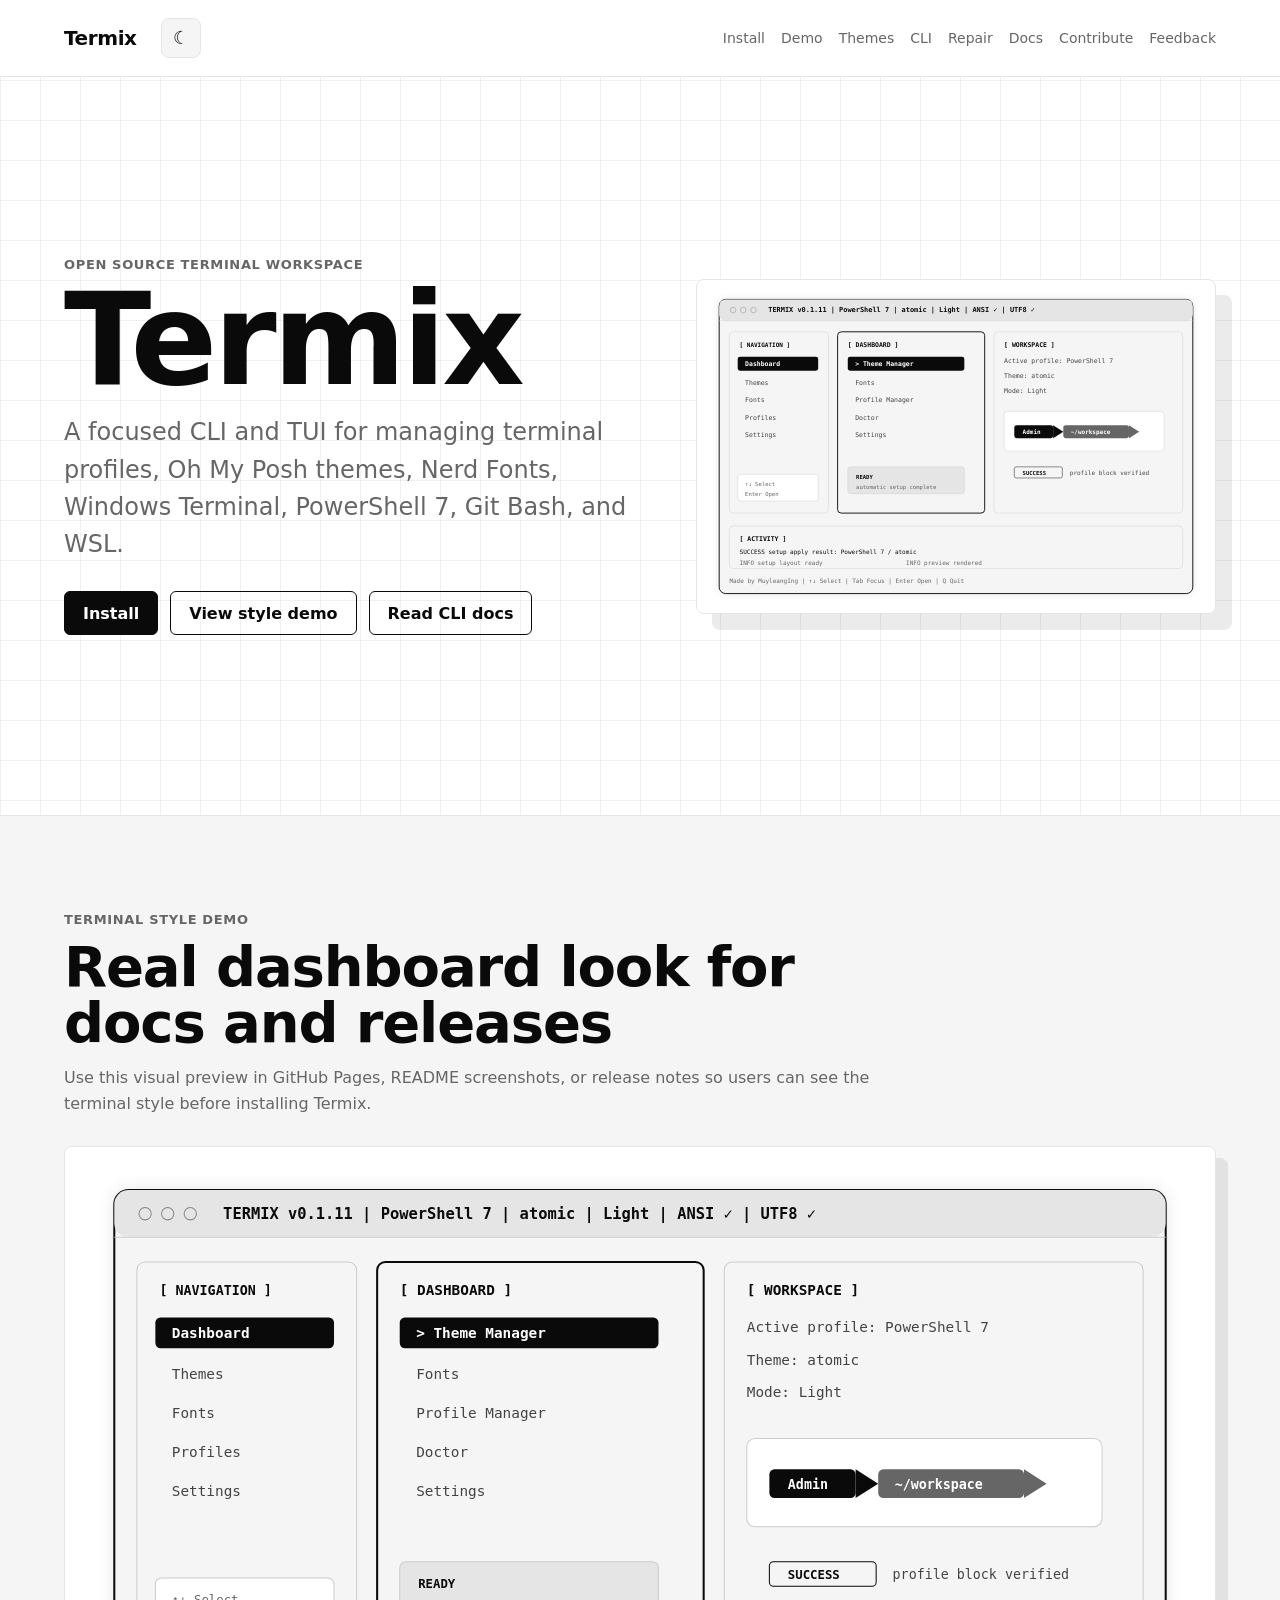
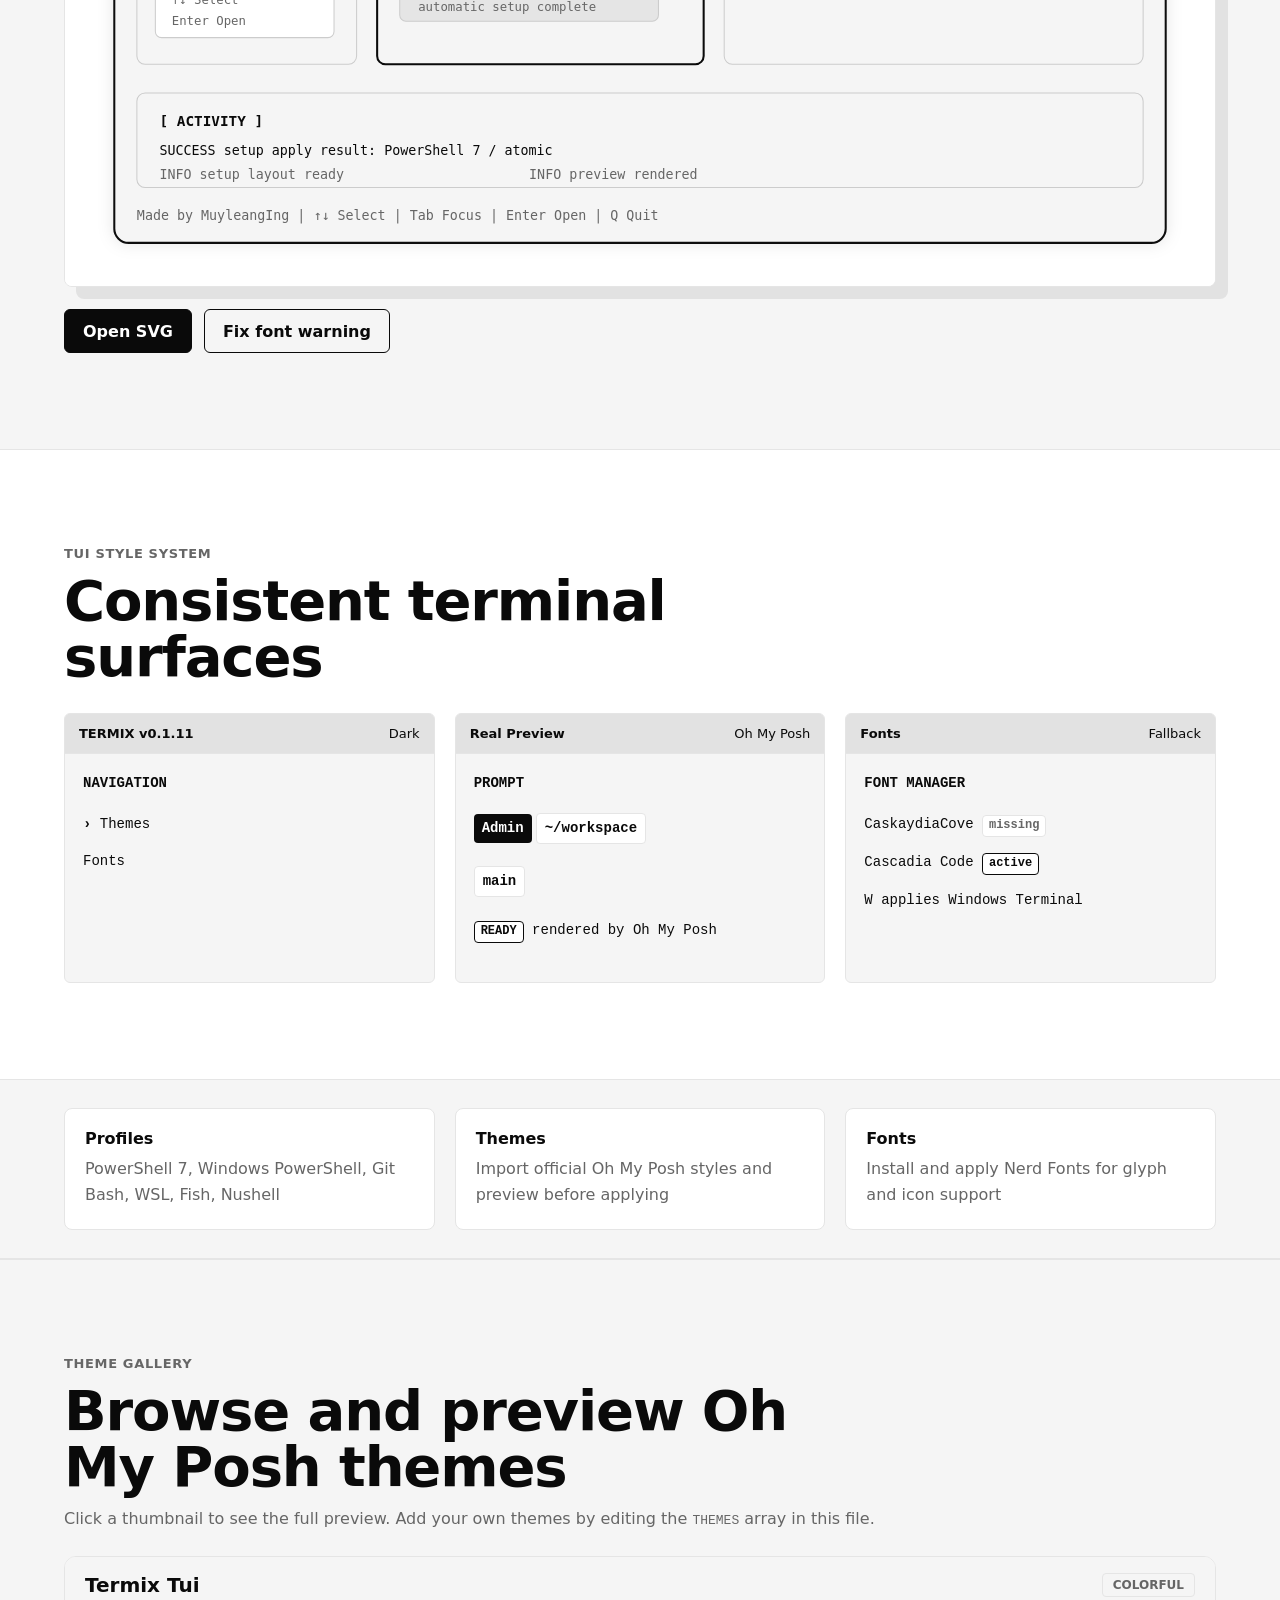
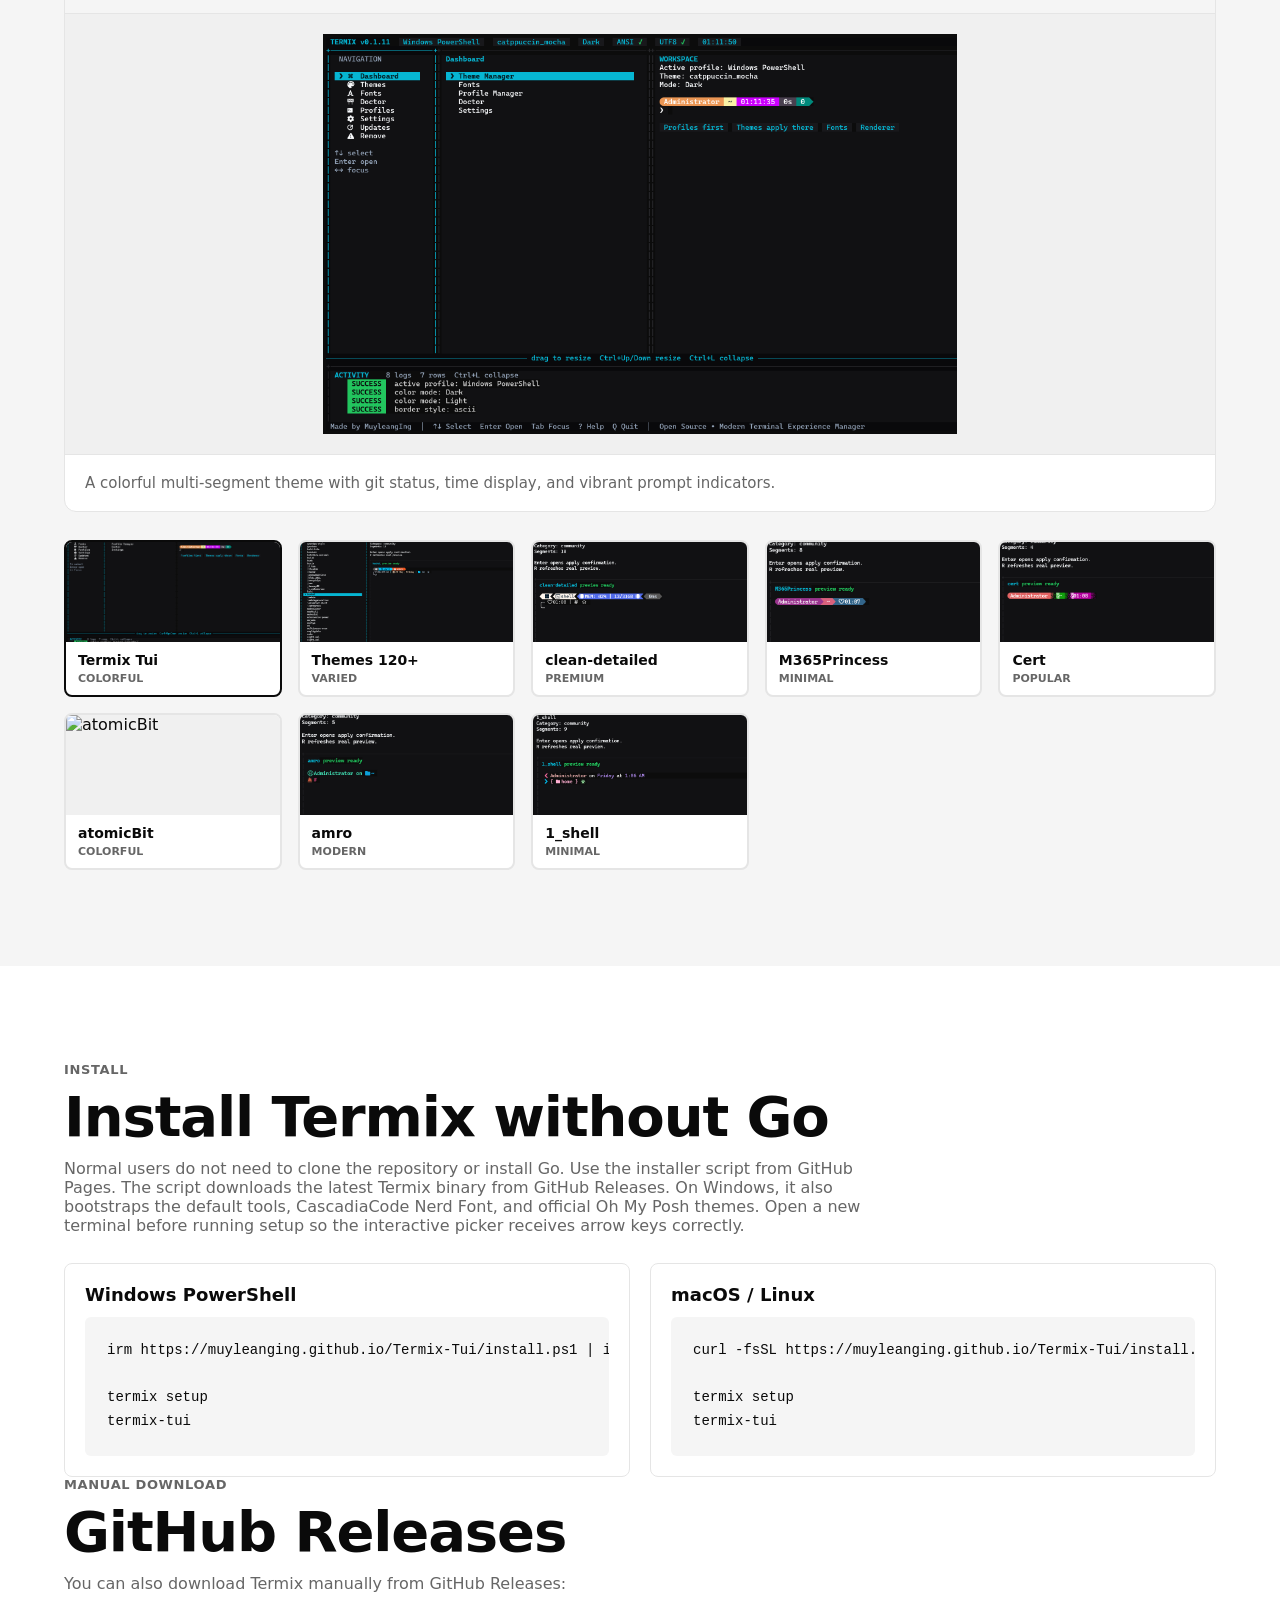
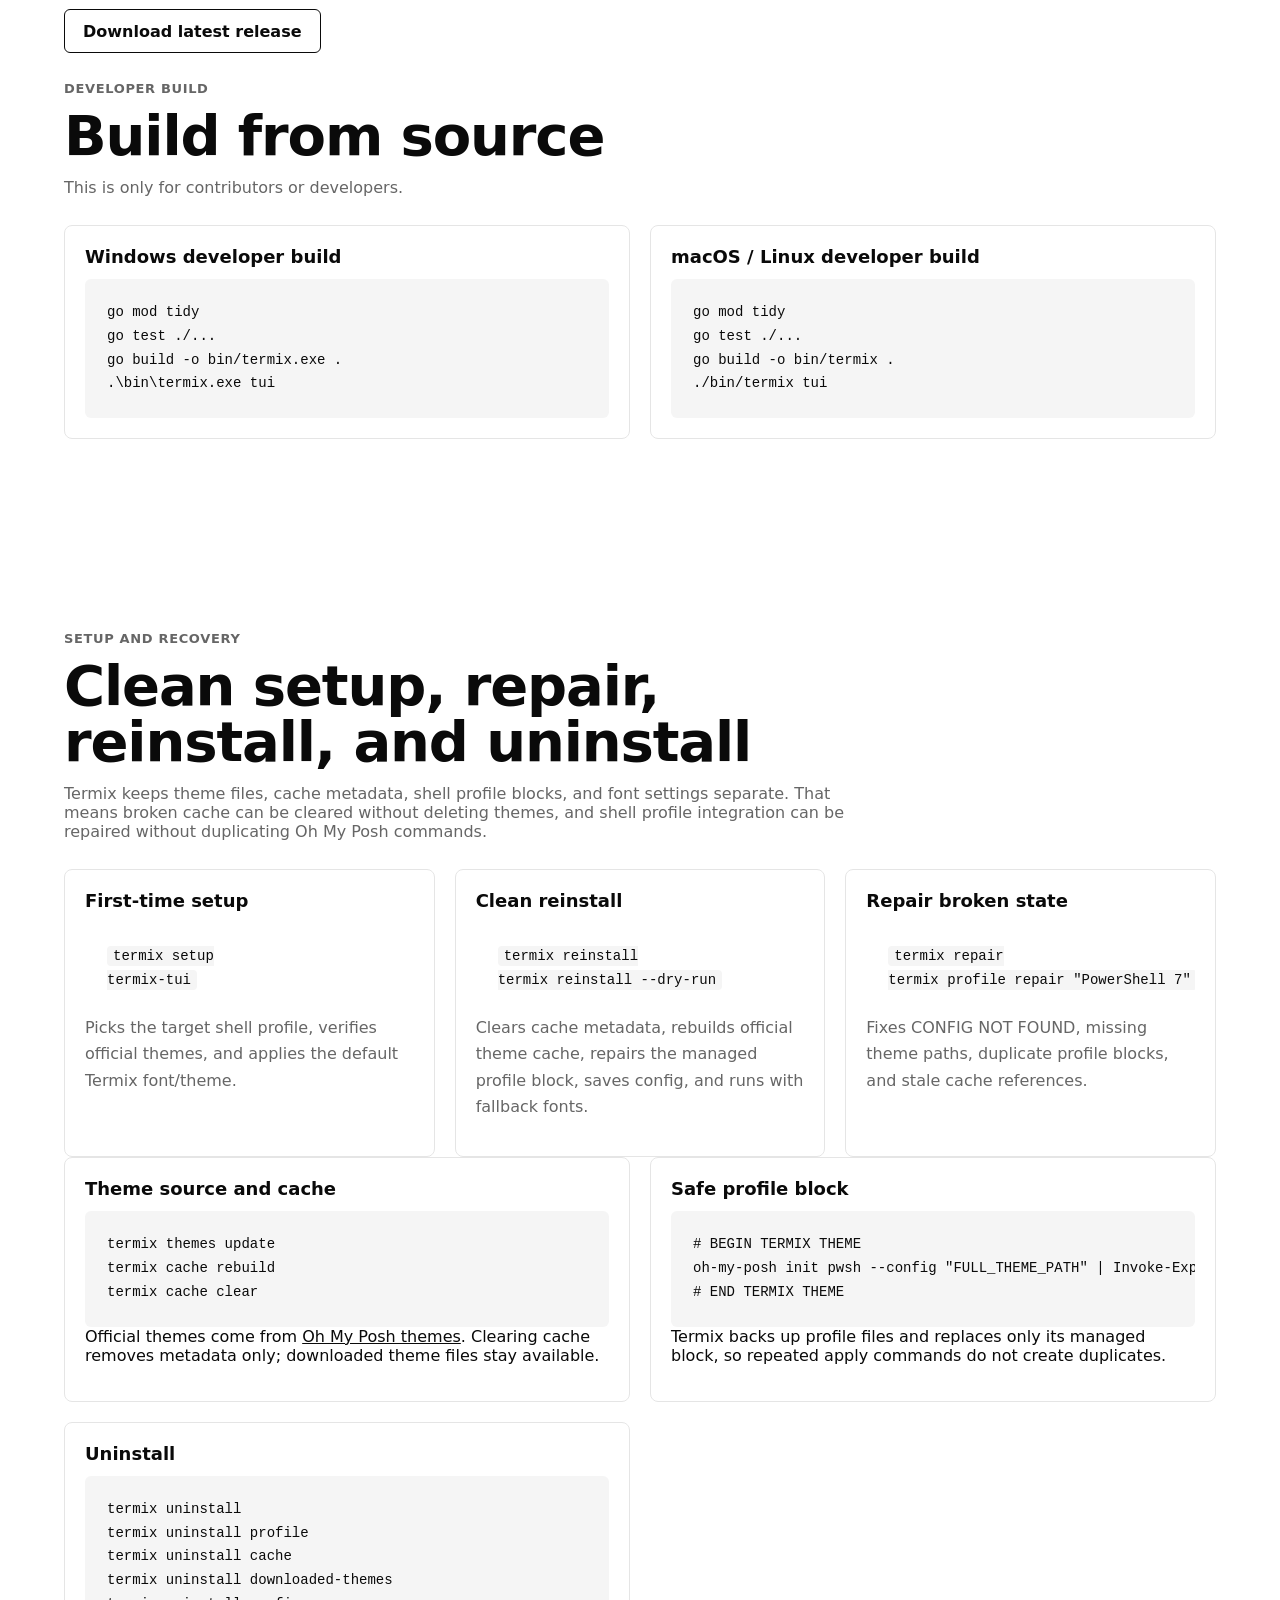
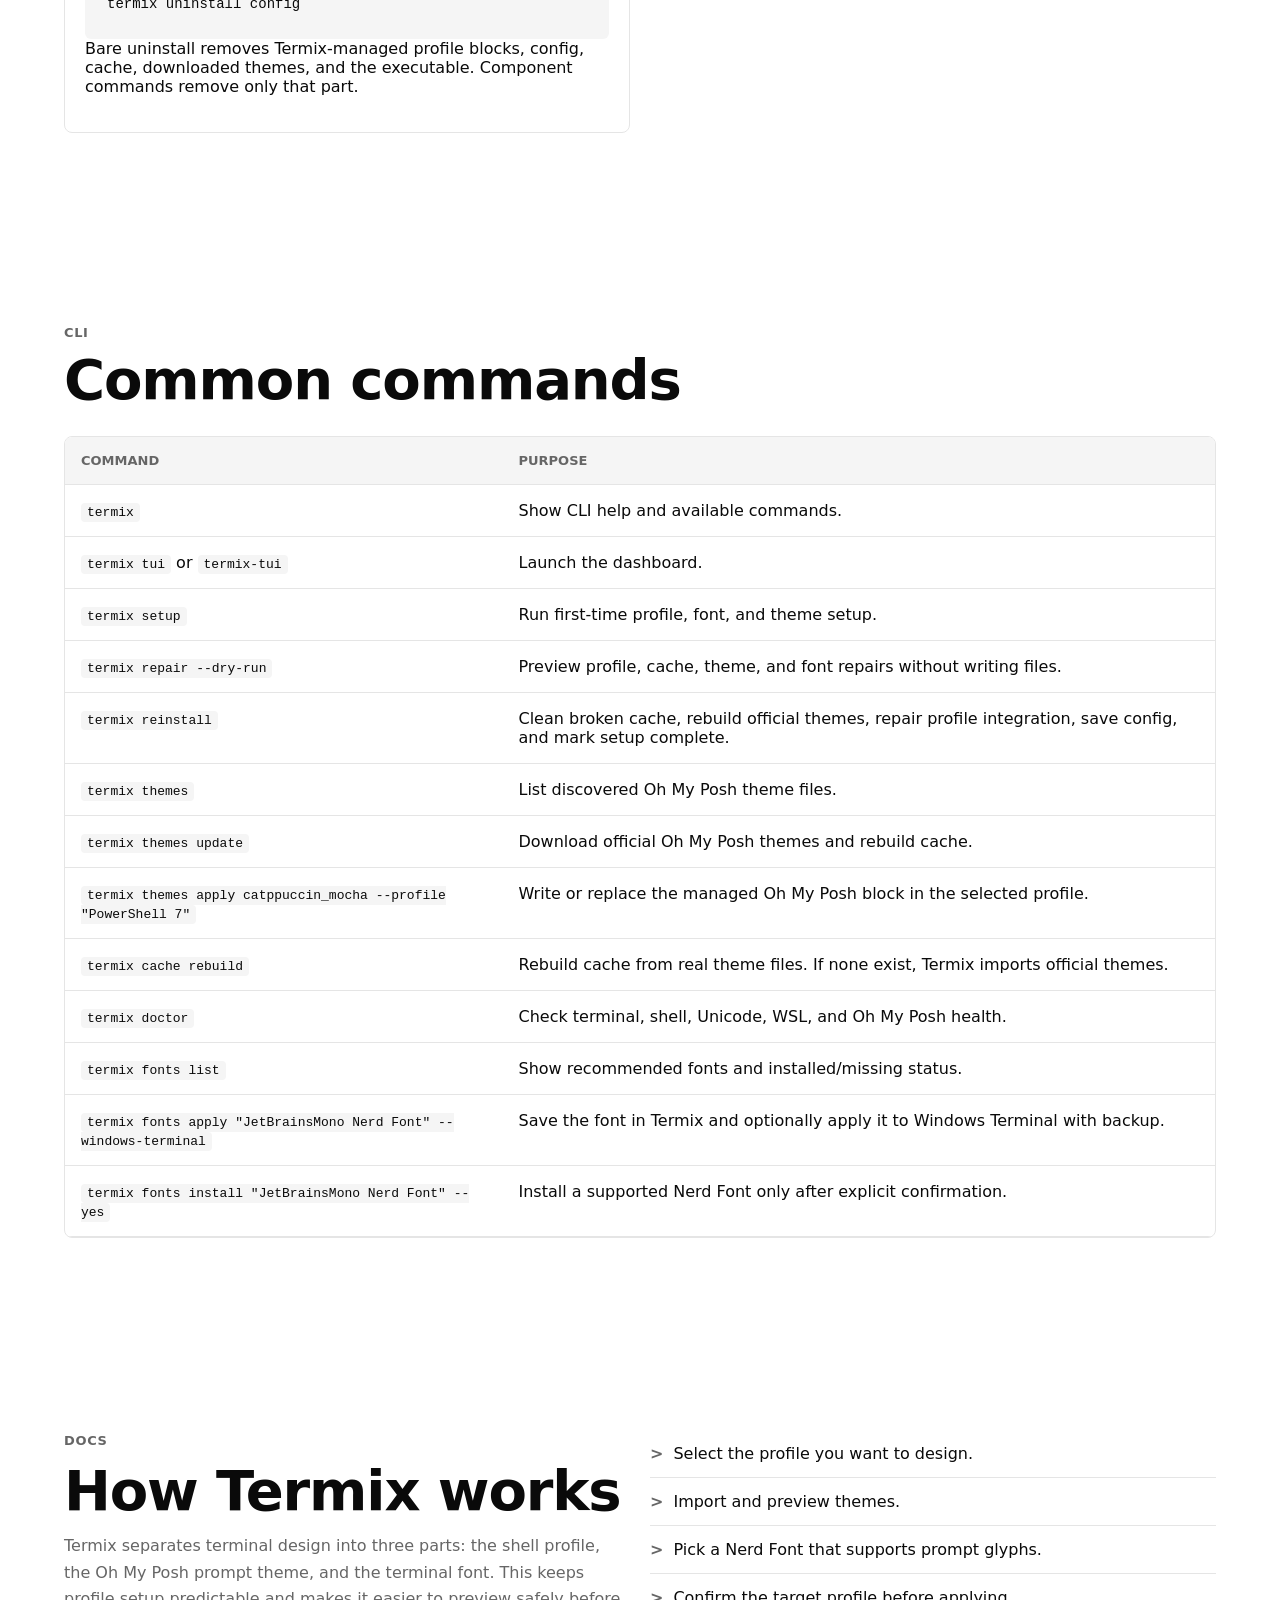
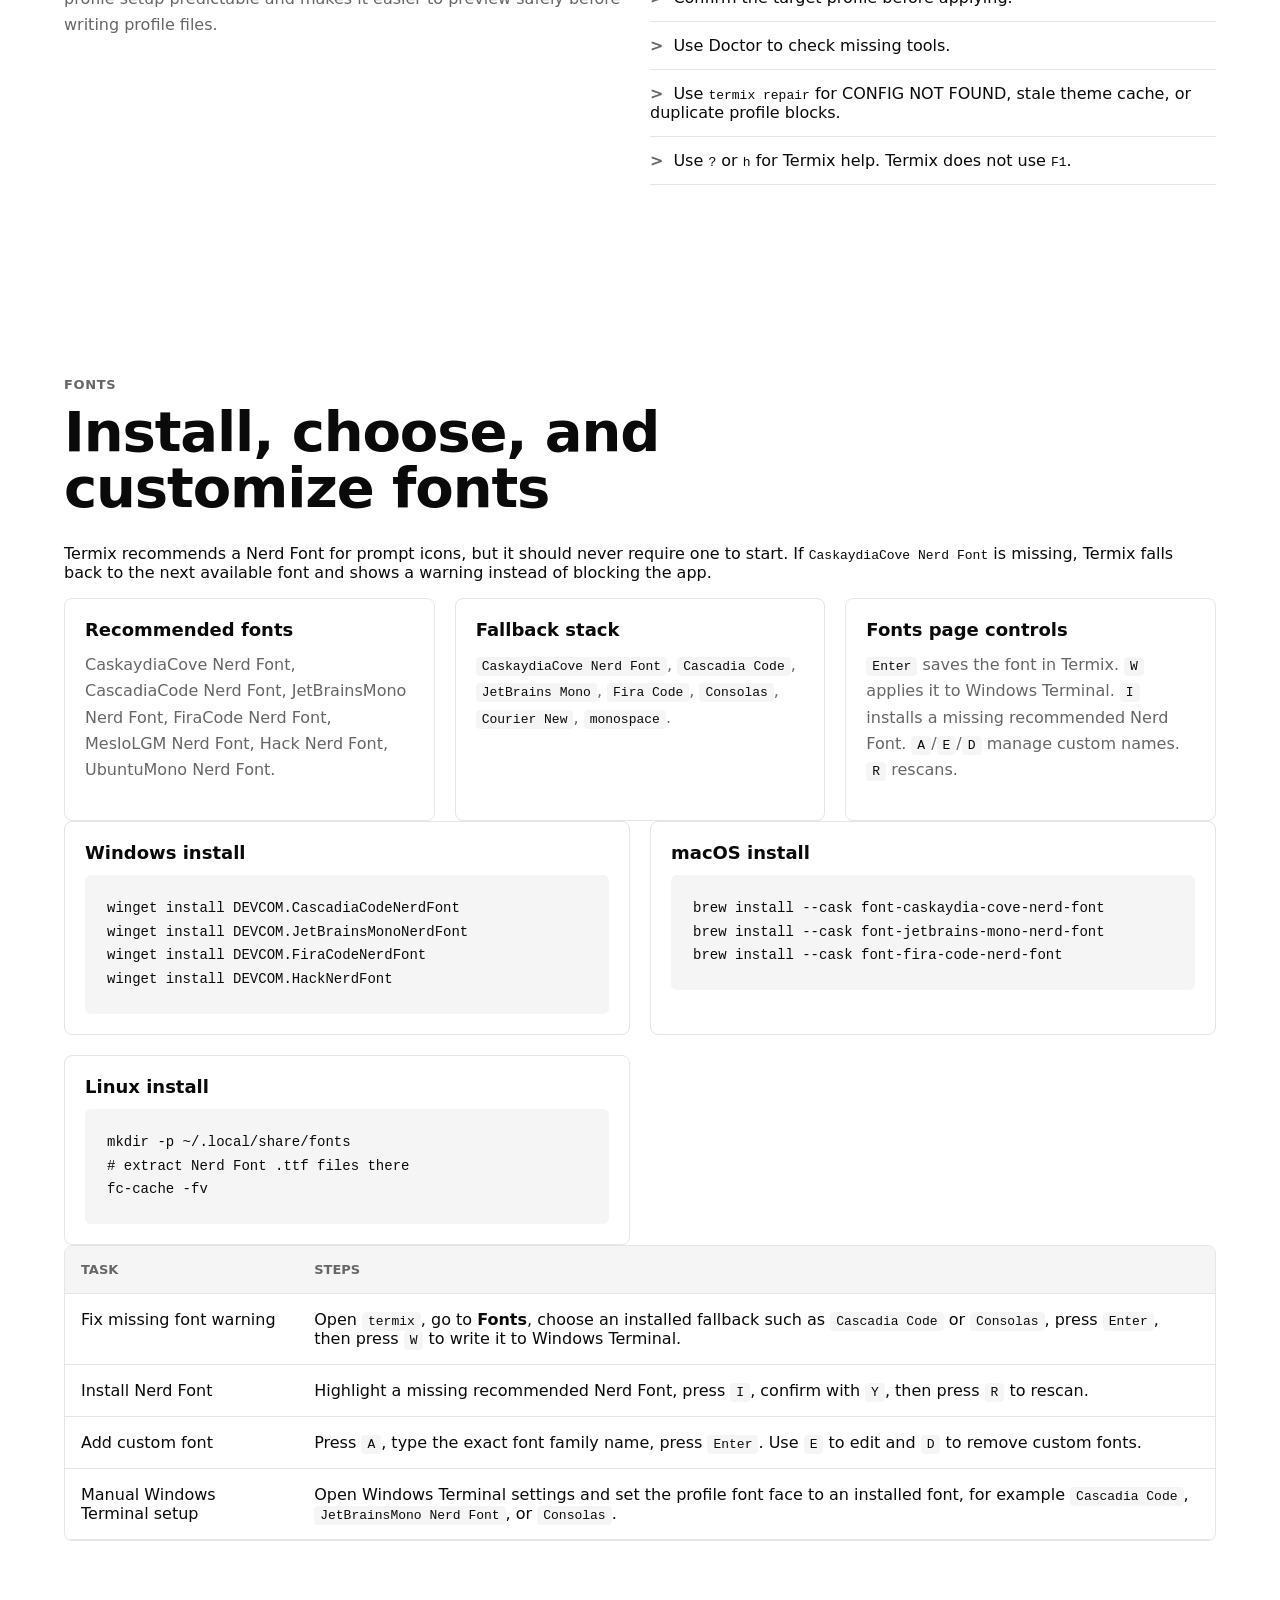
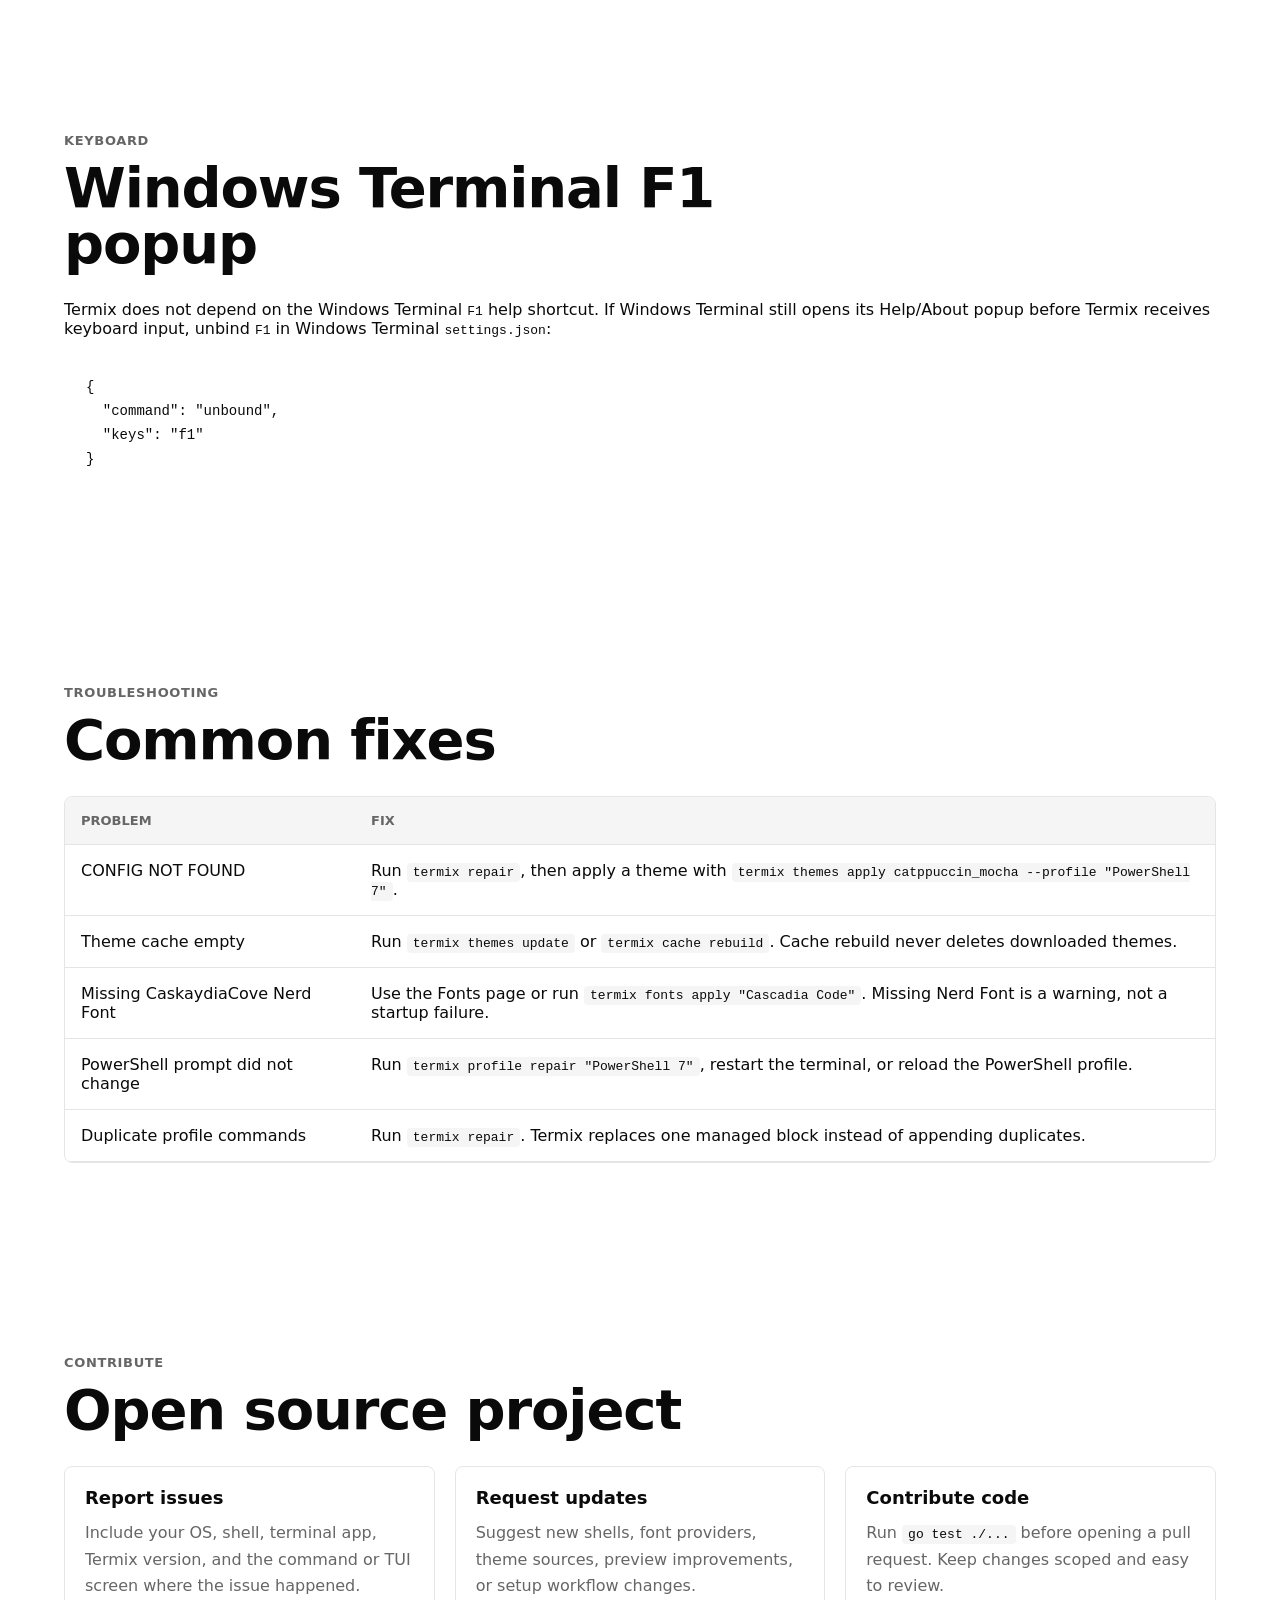
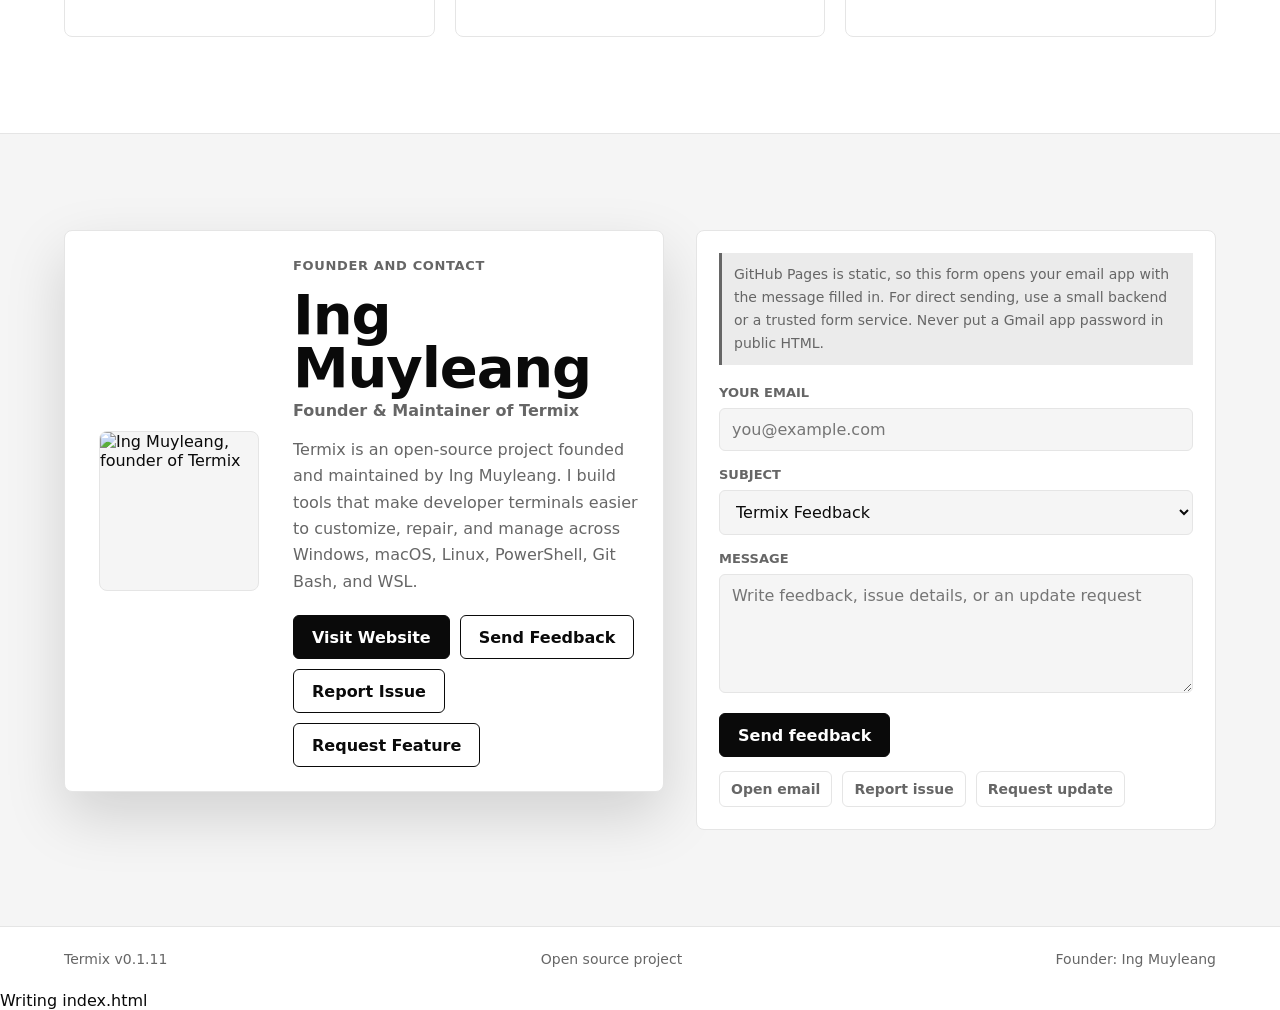
==== docs/index.html @ 55894af3 "Remove unnecessary newline in updateThemeAwareImages" ====
<!doctype html>
<html lang="en">
  <head>
    <meta charset="utf-8" />
    <meta name="viewport" content="width=device-width, initial-scale=1" />
    <title>Termix - Terminal Theme Manager</title>
    <meta
      name="description"
      content="Termix is an open source terminal theme manager for Oh My Posh, Nerd Fonts, Windows Terminal, PowerShell, Git Bash, and WSL."
    />
    <link rel="stylesheet" href="./styles.css" />
  </head>
  <body>
    <header class="site-header">
      <div class="header-left">
        <a class="brand" href="#home">Termix</a>
        <button class="theme-toggle" id="themeToggle" type="button" aria-label="Toggle dark/light mode">
          <span class="icon-sun">&#9788;</span>
          <span class="icon-moon">&#9790;</span>
        </button>
      </div>
      <nav aria-label="Main navigation">
        <a href="#install">Install</a>
        <a href="#demo">Demo</a>
        <a href="#themes">Themes</a>
        <a href="#usage">CLI</a>
        <a href="#recovery">Repair</a>
        <a href="#docs">Docs</a>
        <a href="#contribute">Contribute</a>
        <a href="#feedback">Feedback</a>
      </nav>
    </header>

    <main>
      <section id="home" class="hero">
        <div class="hero-copy">
          <p class="eyebrow">Open source terminal workspace</p>
          <h1>Termix</h1>
          <p class="lede">
            A focused CLI and TUI for managing terminal profiles, Oh My Posh themes,
            Nerd Fonts, Windows Terminal, PowerShell 7, Git Bash, and WSL.
          </p>
          <div class="actions">
            <a class="button primary" href="#install">Install</a>
            <a class="button" href="#demo">View style demo</a>
            <a class="button" href="#usage">Read CLI docs</a>
          </div>
        </div>
        <a class="terminal-image-card" href="#demo" aria-label="Open terminal style demo">
          <img class="theme-aware-img" data-dark="./assets/termix-terminal-demo-dark.svg" data-light="./assets/termix-terminal-demo-light.svg" src="./assets/termix-terminal-demo-dark.svg" alt="Termix terminal dashboard style demo" />
        </a>
      </section>

      <section id="demo" class="section visual-demo">
        <div class="section-heading">
          <p class="eyebrow">Terminal style demo</p>
          <h2>Real dashboard look for docs and releases</h2>
          <p>
            Use this visual preview in GitHub Pages, README screenshots, or release notes so users can see
            the terminal style before installing Termix.
          </p>
        </div>
        <div class="demo-frame">
          <img class="theme-aware-img" data-dark="./assets/termix-terminal-demo-dark.svg" data-light="./assets/termix-terminal-demo-light.svg" src="./assets/termix-terminal-demo-dark.svg" alt="Termix terminal UI with theme preview, activity log, and footer" />
        </div>
        <div class="actions demo-actions">
          <a class="button primary" href="./assets/termix-terminal-demo.svg">Open SVG</a>
          <a class="button" href="#fonts">Fix font warning</a>
        </div>
      </section>

      <section class="section showcase">
        <div class="section-heading">
          <p class="eyebrow">TUI style system</p>
          <h2>Consistent terminal surfaces</h2>
        </div>
        <div class="showcase-grid">
          <article class="tui-panel dark-panel">
            <div class="tui-header"><strong>TERMIX v0.1.11</strong><span>Dark</span></div>
            <div class="tui-body">
              <p class="tui-title">Navigation</p>
              <p><span class="cursor">›</span> Themes</p>
              <p>  Fonts</p>
            </div>
          </article>
          <article class="tui-panel dark-panel">
            <div class="tui-header"><strong>Real Preview</strong><span>Oh My Posh</span></div>
            <div class="tui-body">
              <p class="tui-title">Prompt</p>
              <p><span class="prompt-block">Admin</span><span class="prompt-block outline">~/workspace</span></p>
              <p><span class="prompt-block outline">main</span></p>
              <p><span class="status success">READY</span> rendered by Oh My Posh</p>
            </div>
          </article>
          <article class="tui-panel dark-panel">
            <div class="tui-header"><strong>Fonts</strong><span>Fallback</span></div>
            <div class="tui-body">
              <p class="tui-title">Font Manager</p>
              <p>CaskaydiaCove <span class="status muted">missing</span></p>
              <p>Cascadia Code <span class="status success">active</span></p>
              <p>W applies Windows Terminal</p>
            </div>
          </article>
        </div>
      </section>

      <section class="band">
        <div class="stat-grid">
          <div>
            <strong>Profiles</strong>
            <span>PowerShell 7, Windows PowerShell, Git Bash, WSL, Fish, Nushell</span>
          </div>
          <div>
            <strong>Themes</strong>
            <span>Import official Oh My Posh styles and preview before applying</span>
          </div>
          <div>
            <strong>Fonts</strong>
            <span>Install and apply Nerd Fonts for glyph and icon support</span>
          </div>
        </div>
      </section>

      <!-- THEMES GALLERY SECTION -->
      <section id="themes" class="section themes-section">
        <div class="section-heading">
          <p class="eyebrow">Theme Gallery</p>
          <h2>Browse and preview Oh My Posh themes</h2>
          <p>
            Click a thumbnail to see the full preview. Add your own themes by editing the <code>THEMES</code> array in this file.
          </p>
        </div>
        
        <!-- Large Preview Area -->
        <div class="theme-preview-large" id="themePreviewLarge">
          <div class="preview-header">
            <span class="preview-name" id="previewName">Select a theme</span>
            <span class="preview-category" id="previewCategory">-</span>
          </div>
          <div class="preview-image-wrap">
            <img id="previewImage" src="./assets/theme-gmay.png" alt="Theme preview" />
          </div>
          <p class="preview-description" id="previewDescription">Click a theme thumbnail below to see its full preview.</p>
        </div>

        <!-- Thumbnail Grid -->
        <div class="theme-thumbnails" id="themeThumbnails">
          <!-- Thumbnails are generated by JavaScript from the THEMES array -->
        </div>
      </section>

      <section id="install" class="section">
        <div class="section-heading">
          <p class="eyebrow">Install</p>
          <h2>Install Termix without Go</h2>
          <p>
            Normal users do not need to clone the repository or install Go.
            Use the installer script from GitHub Pages. The script downloads
            the latest Termix binary from GitHub Releases. On Windows, it also
            bootstraps the default tools, CascadiaCode Nerd Font, and official
            Oh My Posh themes. Open a new terminal before running setup so the
            interactive picker receives arrow keys correctly.
          </p>
        </div>
        <div class="code-grid">
          <article>
            <h3>Windows PowerShell</h3>
            <pre><code>irm https://muyleanging.github.io/Termix-Tui/install.ps1 | iex

termix setup
termix-tui</code></pre>
          </article>
          <article>
            <h3>macOS / Linux</h3>
            <pre><code>curl -fsSL https://muyleanging.github.io/Termix-Tui/install.sh | bash

termix setup
termix-tui</code></pre>
          </article>
        </div>
        <div class="section-heading">
          <p class="eyebrow">Manual download</p>
          <h2>GitHub Releases</h2>
          <p>
            You can also download Termix manually from GitHub Releases:
          </p>
          <p>
            <a class="button" href="https://github.com/MuyleangIng/Termix-Tui/releases/latest">
              Download latest release
            </a>
          </p>
        </div>
        <div class="section-heading">
          <p class="eyebrow">Developer build</p>
          <h2>Build from source</h2>
          <p>
            This is only for contributors or developers.
          </p>
        </div>
        <div class="code-grid">
          <article>
            <h3>Windows developer build</h3>
            <pre><code>go mod tidy
go test ./...
go build -o bin/termix.exe .
.\bin\termix.exe tui</code></pre>
          </article>
          <article>
            <h3>macOS / Linux developer build</h3>
            <pre><code>go mod tidy
go test ./...
go build -o bin/termix .
./bin/termix tui</code></pre>
          </article>
        </div>
      </section>

      <section id="recovery" class="section">
        <div class="section-heading">
          <p class="eyebrow">Setup and recovery</p>
          <h2>Clean setup, repair, reinstall, and uninstall</h2>
          <p>
            Termix keeps theme files, cache metadata, shell profile blocks, and font settings separate.
            That means broken cache can be cleared without deleting themes, and shell profile integration
            can be repaired without duplicating Oh My Posh commands.
          </p>
        </div>
        <div class="card-grid">
          <article class="plain-card">
            <h3>First-time setup</h3>
            <pre><code>termix setup
termix-tui</code></pre>
            <p>Picks the target shell profile, verifies official themes, and applies the default Termix font/theme.</p>
          </article>
          <article class="plain-card">
            <h3>Clean reinstall</h3>
            <pre><code>termix reinstall
termix reinstall --dry-run</code></pre>
            <p>Clears cache metadata, rebuilds official theme cache, repairs the managed profile block, saves config, and runs with fallback fonts.</p>
          </article>
          <article class="plain-card">
            <h3>Repair broken state</h3>
            <pre><code>termix repair
termix profile repair "PowerShell 7"</code></pre>
            <p>Fixes CONFIG NOT FOUND, missing theme paths, duplicate profile blocks, and stale cache references.</p>
          </article>
        </div>
        <div class="code-grid">
          <article>
            <h3>Theme source and cache</h3>
            <pre><code>termix themes update
termix cache rebuild
termix cache clear</code></pre>
            <p>
              Official themes come from
              <a href="https://github.com/JanDeDobbeleer/oh-my-posh/tree/main/themes">Oh My Posh themes</a>.
              Clearing cache removes metadata only; downloaded theme files stay available.
            </p>
          </article>
          <article>
            <h3>Safe profile block</h3>
            <pre><code># BEGIN TERMIX THEME
oh-my-posh init pwsh --config "FULL_THEME_PATH" | Invoke-Expression
# END TERMIX THEME</code></pre>
            <p>Termix backs up profile files and replaces only its managed block, so repeated apply commands do not create duplicates.</p>
          </article>
          <article>
            <h3>Uninstall</h3>
            <pre><code>termix uninstall
termix uninstall profile
termix uninstall cache
termix uninstall downloaded-themes
termix uninstall config</code></pre>
            <p>Bare uninstall removes Termix-managed profile blocks, config, cache, downloaded themes, and the executable. Component commands remove only that part.</p>
          </article>
        </div>
      </section>

      <section id="usage" class="section">
        <div class="section-heading">
          <p class="eyebrow">CLI</p>
          <h2>Common commands</h2>
        </div>
        <div class="table-wrap">
          <table>
            <thead>
              <tr>
                <th>Command</th>
                <th>Purpose</th>
              </tr>
            </thead>
            <tbody>
              <tr>
                <td><code>termix</code></td>
                <td>Show CLI help and available commands.</td>
              </tr>
              <tr>
                <td><code>termix tui</code> or <code>termix-tui</code></td>
                <td>Launch the dashboard.</td>
              </tr>
              <tr>
                <td><code>termix setup</code></td>
                <td>Run first-time profile, font, and theme setup.</td>
              </tr>
              <tr>
                <td><code>termix repair --dry-run</code></td>
                <td>Preview profile, cache, theme, and font repairs without writing files.</td>
              </tr>
              <tr>
                <td><code>termix reinstall</code></td>
                <td>Clean broken cache, rebuild official themes, repair profile integration, save config, and mark setup complete.</td>
              </tr>
              <tr>
                <td><code>termix themes</code></td>
                <td>List discovered Oh My Posh theme files.</td>
              </tr>
              <tr>
                <td><code>termix themes update</code></td>
                <td>Download official Oh My Posh themes and rebuild cache.</td>
              </tr>
              <tr>
                <td><code>termix themes apply catppuccin_mocha --profile "PowerShell 7"</code></td>
                <td>Write or replace the managed Oh My Posh block in the selected profile.</td>
              </tr>
              <tr>
                <td><code>termix cache rebuild</code></td>
                <td>Rebuild cache from real theme files. If none exist, Termix imports official themes.</td>
              </tr>
              <tr>
                <td><code>termix doctor</code></td>
                <td>Check terminal, shell, Unicode, WSL, and Oh My Posh health.</td>
              </tr>
              <tr>
                <td><code>termix fonts list</code></td>
                <td>Show recommended fonts and installed/missing status.</td>
              </tr>
              <tr>
                <td><code>termix fonts apply "JetBrainsMono Nerd Font" --windows-terminal</code></td>
                <td>Save the font in Termix and optionally apply it to Windows Terminal with backup.</td>
              </tr>
              <tr>
                <td><code>termix fonts install "JetBrainsMono Nerd Font" --yes</code></td>
                <td>Install a supported Nerd Font only after explicit confirmation.</td>
              </tr>
            </tbody>
          </table>
        </div>
      </section>

      <section id="docs" class="section split">
        <div>
          <p class="eyebrow">Docs</p>
          <h2>How Termix works</h2>
          <p>
            Termix separates terminal design into three parts: the shell profile,
            the Oh My Posh prompt theme, and the terminal font. This keeps profile
            setup predictable and makes it easier to preview safely before writing
            profile files.
          </p>
        </div>
        <ul class="check-list">
          <li>Select the profile you want to design.</li>
          <li>Import and preview themes.</li>
          <li>Pick a Nerd Font that supports prompt glyphs.</li>
          <li>Confirm the target profile before applying.</li>
          <li>Use Doctor to check missing tools.</li>
          <li>Use <code>termix repair</code> for CONFIG NOT FOUND, stale theme cache, or duplicate profile blocks.</li>
          <li>Use <code>?</code> or <code>h</code> for Termix help. Termix does not use <code>F1</code>.</li>
        </ul>
      </section>

      <section id="fonts" class="section">
        <div class="section-heading">
          <p class="eyebrow">Fonts</p>
          <h2>Install, choose, and customize fonts</h2>
        </div>
        <p>
          Termix recommends a Nerd Font for prompt icons, but it should never require one to start.
          If <code>CaskaydiaCove Nerd Font</code> is missing, Termix falls back to the next available
          font and shows a warning instead of blocking the app.
        </p>
        <div class="card-grid">
          <article class="plain-card">
            <h3>Recommended fonts</h3>
            <p>CaskaydiaCove Nerd Font, CascadiaCode Nerd Font, JetBrainsMono Nerd Font, FiraCode Nerd Font, MesloLGM Nerd Font, Hack Nerd Font, UbuntuMono Nerd Font.</p>
          </article>
          <article class="plain-card">
            <h3>Fallback stack</h3>
            <p><code>CaskaydiaCove Nerd Font</code>, <code>Cascadia Code</code>, <code>JetBrains Mono</code>, <code>Fira Code</code>, <code>Consolas</code>, <code>Courier New</code>, <code>monospace</code>.</p>
          </article>
          <article class="plain-card">
            <h3>Fonts page controls</h3>
            <p><code>Enter</code> saves the font in Termix. <code>W</code> applies it to Windows Terminal. <code>I</code> installs a missing recommended Nerd Font. <code>A</code>/<code>E</code>/<code>D</code> manage custom names. <code>R</code> rescans.</p>
          </article>
        </div>
        <div class="code-grid">
          <article>
            <h3>Windows install</h3>
            <pre><code>winget install DEVCOM.CascadiaCodeNerdFont
winget install DEVCOM.JetBrainsMonoNerdFont
winget install DEVCOM.FiraCodeNerdFont
winget install DEVCOM.HackNerdFont</code></pre>
          </article>
          <article>
            <h3>macOS install</h3>
            <pre><code>brew install --cask font-caskaydia-cove-nerd-font
brew install --cask font-jetbrains-mono-nerd-font
brew install --cask font-fira-code-nerd-font</code></pre>
          </article>
          <article>
            <h3>Linux install</h3>
            <pre><code>mkdir -p ~/.local/share/fonts
# extract Nerd Font .ttf files there
fc-cache -fv</code></pre>
          </article>
        </div>
        <div class="table-wrap">
          <table>
            <thead>
              <tr>
                <th>Task</th>
                <th>Steps</th>
              </tr>
            </thead>
            <tbody>
              <tr>
                <td>Fix missing font warning</td>
                <td>Open <code>termix</code>, go to <strong>Fonts</strong>, choose an installed fallback such as <code>Cascadia Code</code> or <code>Consolas</code>, press <code>Enter</code>, then press <code>W</code> to write it to Windows Terminal.</td>
              </tr>
              <tr>
                <td>Install Nerd Font</td>
                <td>Highlight a missing recommended Nerd Font, press <code>I</code>, confirm with <code>Y</code>, then press <code>R</code> to rescan.</td>
              </tr>
              <tr>
                <td>Add custom font</td>
                <td>Press <code>A</code>, type the exact font family name, press <code>Enter</code>. Use <code>E</code> to edit and <code>D</code> to remove custom fonts.</td>
              </tr>
              <tr>
                <td>Manual Windows Terminal setup</td>
                <td>Open Windows Terminal settings and set the profile font face to an installed font, for example <code>Cascadia Code</code>, <code>JetBrainsMono Nerd Font</code>, or <code>Consolas</code>.</td>
              </tr>
            </tbody>
          </table>
        </div>
      </section>

      <section class="section">
        <div class="section-heading">
          <p class="eyebrow">Keyboard</p>
          <h2>Windows Terminal F1 popup</h2>
        </div>
        <p>
          Termix does not depend on the Windows Terminal <code>F1</code> help shortcut.
          If Windows Terminal still opens its Help/About popup before Termix receives
          keyboard input, unbind <code>F1</code> in Windows Terminal <code>settings.json</code>:
        </p>
        <pre><code>{
  "command": "unbound",
  "keys": "f1"
}</code></pre>
      </section>

      <section class="section">
        <div class="section-heading">
          <p class="eyebrow">Troubleshooting</p>
          <h2>Common fixes</h2>
        </div>
        <div class="table-wrap">
          <table>
            <thead>
              <tr>
                <th>Problem</th>
                <th>Fix</th>
              </tr>
            </thead>
            <tbody>
              <tr>
                <td>CONFIG NOT FOUND</td>
                <td>Run <code>termix repair</code>, then apply a theme with <code>termix themes apply catppuccin_mocha --profile "PowerShell 7"</code>.</td>
              </tr>
              <tr>
                <td>Theme cache empty</td>
                <td>Run <code>termix themes update</code> or <code>termix cache rebuild</code>. Cache rebuild never deletes downloaded themes.</td>
              </tr>
              <tr>
                <td>Missing CaskaydiaCove Nerd Font</td>
                <td>Use the Fonts page or run <code>termix fonts apply "Cascadia Code"</code>. Missing Nerd Font is a warning, not a startup failure.</td>
              </tr>
              <tr>
                <td>PowerShell prompt did not change</td>
                <td>Run <code>termix profile repair "PowerShell 7"</code>, restart the terminal, or reload the PowerShell profile.</td>
              </tr>
              <tr>
                <td>Duplicate profile commands</td>
                <td>Run <code>termix repair</code>. Termix replaces one managed block instead of appending duplicates.</td>
              </tr>
            </tbody>
          </table>
        </div>
      </section>

      <section id="contribute" class="section">
        <div class="section-heading">
          <p class="eyebrow">Contribute</p>
          <h2>Open source project</h2>
        </div>
        <div class="card-grid">
          <article class="plain-card">
            <h3>Report issues</h3>
            <p>Include your OS, shell, terminal app, Termix version, and the command or TUI screen where the issue happened.</p>
          </article>
          <article class="plain-card">
            <h3>Request updates</h3>
            <p>Suggest new shells, font providers, theme sources, preview improvements, or setup workflow changes.</p>
          </article>
          <article class="plain-card">
            <h3>Contribute code</h3>
            <p>Run <code>go test ./...</code> before opening a pull request. Keep changes scoped and easy to review.</p>
          </article>
        </div>
      </section>

      <section id="feedback" class="section feedback founder-section">
        <div class="founder-card">
          <div class="founder-avatar-wrap">
            <img
              class="founder-avatar"
              src="https://muyleanging.com/_next/image?url=%2Fmuyleanging.jpg&amp;w=640&amp;q=75"
              alt="Ing Muyleang, founder of Termix"
              loading="lazy"
            />
          </div>
          <div class="founder-info">
            <p class="eyebrow">Founder and contact</p>
            <h2>Ing Muyleang</h2>
            <p class="founder-role">Founder &amp; Maintainer of Termix</p>
            <p>
              Termix is an open-source project founded and maintained by Ing Muyleang.
              I build tools that make developer terminals easier to customize, repair,
              and manage across Windows, macOS, Linux, PowerShell, Git Bash, and WSL.
            </p>
            <div class="founder-actions">
              <a class="button primary" href="https://muyleanging.com" target="_blank" rel="noopener">Visit Website</a>
              <a class="button" href="mailto:muyleanging@gmail.com?subject=Termix%20Feedback">Send Feedback</a>
              <a class="button" href="https://github.com/MuyleangIng/Termix-Tui/issues/new?template=bug_report.md" target="_blank" rel="noopener">Report Issue</a>
              <a class="button" href="https://github.com/MuyleangIng/Termix-Tui/issues/new?template=feature_request.md" target="_blank" rel="noopener">Request Feature</a>
            </div>
          </div>
        </div>
        <form class="feedback-form" id="feedbackForm">
          <p class="form-note">
            GitHub Pages is static, so this form opens your email app with the message filled in.
            For direct sending, use a small backend or a trusted form service. Never put a Gmail app password in public HTML.
          </p>
          <label for="email">Your email</label>
          <input id="email" name="email" type="email" placeholder="you@example.com" />
          <label for="subject">Subject</label>
          <select id="subject" name="subject">
            <option>Termix Feedback</option>
            <option>Termix Issue</option>
            <option>Termix Update Request</option>
          </select>
          <label for="message">Message</label>
          <textarea id="message" name="message" rows="5" placeholder="Write feedback, issue details, or an update request"></textarea>
          <button type="submit">Send feedback</button>
          <div class="feedback-actions">
            <a href="mailto:muyleanging@gmail.com?subject=Termix%20Feedback">Open email</a>
            <a href="https://github.com/MuyleangIng/Termix-Tui/issues/new?template=bug_report.md">Report issue</a>
            <a href="https://github.com/MuyleangIng/Termix-Tui/issues/new?template=feature_request.md">Request update</a>
          </div>
        </form>
      </section>
    </main>

    <footer class="site-footer">
      <span>Termix v0.1.11</span>
      <span>Open source project</span>
      <span>Founder: Ing Muyleang</span>
    </footer>

    <script>
      // ============================================================
      // THEMES ARRAY - Easy to add/edit themes!
      // Each theme can have separate dark and light mode images:
      //   imageDark: "./assets/theme-name-dark.png"
      //   imageLight: "./assets/theme-name-light.png"
      // Or use a single image for both:
      //   image: "./assets/theme-name.png"
      // ============================================================
      const THEMES = [
        {
          name: "Termix Tui",
          category: "colorful",
          imageDark: "./assets/termix-tui.png",
          imageLight: "./assets/termix-tui.png",
          description: "A colorful multi-segment theme with git status, time display, and vibrant prompt indicators."
        },
        {
          name: "Themes 120+",
          category: "varied",
          imageDark: "./assets/themes.png",
          imageLight: "./assets/themes.png",
          description: "A large collection of 120+ themes from the official Oh My Posh repository. Something for everyone!"
        },
        {
          name: "clean-detailed",
          category: "premium",
          imageDark: "./assets/theme-clean-detailed.png",
          imageLight: "./assets/theme-clean-detailed.png",
          description: "Premium theme with shell indicator, memory usage, disk space, and execution time in a sleek status bar."
        },
        {
          name: "M365Princess",
          category: "minimal",
          imageDark: "./assets/theme-m365princess.png",
          imageLight: "./assets/theme-m365princess.png",
          description: "Minimal pastel theme with heart icon and soft colors. Perfect for a gentle terminal aesthetic."
        },
        {
          name: "Cert",
          category: "popular",
          imageDark: "./assets/theme-cert.png",
          imageLight: "./assets/theme-cert.png",
          description: "Popular retro-inspired theme with warm orange and green tones. Classic developer favorite."
        },
        {
          name: "atomicBit",
          category: "colorful",
          imageDark: "./assets/theme-atomicbit.png",
          imageLight: "./assets/theme-atomicbit.png",
          description: "A vibrant theme with a unique atomic symbol and bright color palette. Adds energy to your terminal!"
        },
        {
          name: "amro",
          category: "modern",
          imageDark: "./assets/theme-amro.png",
          imageLight: "./assets/theme-amro.png",
          description: "A sleek dark theme with green accents and a modern prompt design. Great for night coding sessions."
        },
        {
          name: "1_shell",
          category: "minimal",
          imageDark: "./assets/theme-1_shell.png",
          imageLight: "./assets/theme-1_shell.png",
          description: "Minimal monochrome theme with a simple shell icon and clean prompt. Focus on the essentials with this understated design."
        }
        // Add more themes here! Example with separate dark/light images:
        // {
        //   name: "catppuccin_mocha",
        //   category: "dark",
        //   imageDark: "./assets/theme-catppuccin-dark.png",
        //   imageLight: "./assets/theme-catppuccin-light.png",
        //   description: "Soothing pastel theme for late-night coding sessions."
        // }
      ];

      // ============================================================
      // Theme Gallery Logic
      // ============================================================
      const thumbnailsContainer = document.getElementById("themeThumbnails");
      const previewImage = document.getElementById("previewImage");
      const previewName = document.getElementById("previewName");
      const previewCategory = document.getElementById("previewCategory");
      const previewDescription = document.getElementById("previewDescription");

      let activeThumb = null;
      let currentTheme = null;

      function getThemeImage(theme) {
        const isLight = document.documentElement.getAttribute("data-theme") === "light";
        if (theme.imageDark && theme.imageLight) {
          return isLight ? theme.imageLight : theme.imageDark;
        }
        return theme.image || theme.imageDark || theme.imageLight;
      }

      function selectTheme(theme, thumbEl) {
        currentTheme = theme;
        
        // Update large preview
        previewImage.src = getThemeImage(theme);
        previewImage.alt = theme.name + " theme preview";
        previewName.textContent = theme.name;
        previewCategory.textContent = theme.category;
        previewDescription.textContent = theme.description;

        // Update active state
        if (activeThumb) {
          activeThumb.classList.remove("active");
        }
        thumbEl.classList.add("active");
        activeThumb = thumbEl;
      }

      function renderThumbnails() {
        thumbnailsContainer.innerHTML = "";

        THEMES.forEach((theme, index) => {
          const thumb = document.createElement("button");
          thumb.className = "theme-thumb";
          thumb.type = "button";
          thumb.setAttribute("aria-label", "Preview " + theme.name + " theme");

          thumb.innerHTML = `
            <img src="${getThemeImage(theme)}" alt="${theme.name}" loading="lazy" data-theme-index="${index}" />
            <span class="thumb-name">${theme.name}</span>
            <span class="thumb-category">${theme.category}</span>
          `;

          thumb.addEventListener("click", () => selectTheme(theme, thumb));

          thumbnailsContainer.appendChild(thumb);

          // Select first theme by default
          if (index === 0) {
            selectTheme(theme, thumb);
          }
        });
      }
      // Update all theme-aware images based on current mode
      function updateThemeAwareImages() {
        const isLight = document.documentElement.getAttribute("data-theme") === "light";
        
        // Update static theme-aware images (SVGs in hero/demo)
        document.querySelectorAll(".theme-aware-img").forEach(img => {
          const darkSrc = img.getAttribute("data-dark");
          const lightSrc = img.getAttribute("data-light");
          if (darkSrc && lightSrc) {
            img.src = isLight ? lightSrc : darkSrc;
          }
        });

        // Update gallery thumbnails
        document.querySelectorAll(".theme-thumb img").forEach(img => {
          const idx = parseInt(img.getAttribute("data-theme-index"), 10);
          if (!isNaN(idx) && THEMES[idx]) {
            img.src = getThemeImage(THEMES[idx]);
          }
        });

        // Update large preview if a theme is selected
        if (currentTheme) {
          previewImage.src = getThemeImage(currentTheme);
        }
      }

      // Initialize gallery
      renderThumbnails();

      // ============================================================
      // Dark/Light Mode Toggle
      // ============================================================
      const themeToggle = document.getElementById("themeToggle");
      const html = document.documentElement;

      // Check for saved preference or system preference
      function getPreferredTheme() {
        const saved = localStorage.getItem("theme");
        if (saved) return saved;
        return window.matchMedia("(prefers-color-scheme: light)").matches ? "light" : "dark";
      }

      function setTheme(theme) {
        if (theme === "light") {
          html.setAttribute("data-theme", "light");
        } else {
          html.removeAttribute("data-theme");
        }
        localStorage.setItem("theme", theme);
        updateThemeAwareImages();
      }

      // Initialize theme
      setTheme(getPreferredTheme());

      // Toggle handler
      themeToggle?.addEventListener("click", () => {
        const current = html.getAttribute("data-theme");
        setTheme(current === "light" ? "dark" : "light");
      });

      // ============================================================
      // Feedback Form Logic
      // ============================================================
      const form = document.querySelector("#feedbackForm");
      form?.addEventListener("submit", (event) => {
        event.preventDefault();
        const data = new FormData(form);
        const subject = String(data.get("subject") || "Termix Feedback");
        const email = String(data.get("email") || "");
        const message = String(data.get("message") || "");
        const body = [
          "From: " + email,
          "",
          "Message:",
          message,
          "",
          "Sent from the Termix GitHub Pages feedback form."
        ].join("\n");
        window.location.href =
          "mailto:muyleanging@gmail.com?subject=" +
          encodeURIComponent(subject) +
          "&body=" +
          encodeURIComponent(body);
      });
    </script>
  </body>
</html>
</content>
<parameter name="taskNameActive">Writing index.html
---- docs/styles.css ----
/* ============================================================
   DARK/LIGHT MODE WITH GRID BACKGROUND
   ============================================================ */

:root {
  color-scheme: dark light;
  --bg: #0a0a0a;
  --fg: #ffffff;
  --muted: #888888;
  --line: #333333;
  --soft: #111111;
  --accent: #ffffff;
  --accent-soft: rgba(255, 255, 255, 0.1);
  --grid-color: rgba(255, 255, 255, 0.06);
}

[data-theme="light"] {
  --bg: #ffffff;
  --fg: #0a0a0a;
  --muted: #666666;
  --line: #e5e5e5;
  --soft: #f5f5f5;
  --accent: #0a0a0a;
  --accent-soft: rgba(0, 0, 0, 0.08);
  --grid-color: rgba(0, 0, 0, 0.06);
}

* {
  box-sizing: border-box;
}

html {
  scroll-behavior: smooth;
}

body {
  margin: 0;
  font-family: Inter, ui-sans-serif, system-ui, -apple-system, BlinkMacSystemFont, "Segoe UI", sans-serif;
  background: var(--bg);
  color: var(--fg);
  position: relative;
}

/* Grid Background Pattern */
body::before {
  content: "";
  position: fixed;
  top: 0;
  left: 0;
  right: 0;
  bottom: 0;
  pointer-events: none;
  z-index: 0;
  background-image:
    linear-gradient(var(--grid-color) 1px, transparent 1px),
    linear-gradient(90deg, var(--grid-color) 1px, transparent 1px);
  background-size: 40px 40px;
}

body > * {
  position: relative;
  z-index: 1;
}

::selection {
  background: var(--fg);
  color: var(--bg);
}

a {
  color: inherit;
}

/* Theme Toggle Button */
.theme-toggle {
  display: flex;
  align-items: center;
  justify-content: center;
  width: 40px;
  height: 40px;
  border: 1px solid var(--line);
  border-radius: 8px;
  background: var(--soft);
  color: var(--fg);
  font-size: 18px;
  cursor: pointer;
  transition: border-color 0.2s, background 0.2s;
}

.theme-toggle:hover {
  border-color: var(--fg);
  background: var(--accent-soft);
}

.theme-toggle .icon-sun,
.theme-toggle .icon-moon {
  display: none;
}

:root .theme-toggle .icon-sun {
  display: block;
}

:root .theme-toggle .icon-moon {
  display: none;
}

[data-theme="light"] .theme-toggle .icon-sun {
  display: none;
}

[data-theme="light"] .theme-toggle .icon-moon {
  display: block;
}

/* Header */
.site-header {
  position: sticky;
  top: 0;
  z-index: 100;
  display: flex;
  align-items: center;
  justify-content: space-between;
  gap: 24px;
  border-bottom: 1px solid var(--line);
  background: var(--bg);
  padding: 18px clamp(20px, 5vw, 64px);
}

.header-left {
  display: flex;
  align-items: center;
  gap: 24px;
}

.brand {
  color: var(--fg);
  font-size: 20px;
  font-weight: 800;
  text-decoration: none;
  letter-spacing: -0.02em;
}

nav {
  display: flex;
  flex-wrap: wrap;
  gap: 16px;
  color: var(--muted);
  font-size: 14px;
}

nav a {
  text-decoration: none;
  transition: color 0.15s;
}

nav a:hover {
  color: var(--fg);
}

/* Hero */
.hero {
  display: grid;
  grid-template-columns: minmax(0, 1fr) minmax(320px, 520px);
  gap: clamp(32px, 5vw, 72px);
  align-items: center;
  min-height: 82vh;
  padding: clamp(48px, 7vw, 96px) clamp(20px, 5vw, 64px);
}

.eyebrow {
  margin: 0 0 12px;
  color: var(--muted);
  font-size: 13px;
  font-weight: 700;
  letter-spacing: 0.05em;
  text-transform: uppercase;
}

h1, h2, h3, p {
  margin-top: 0;
}

h1 {
  margin-bottom: 18px;
  font-size: clamp(56px, 11vw, 128px);
  line-height: 0.88;
  letter-spacing: -0.03em;
}

h2 {
  margin-bottom: 14px;
  font-size: clamp(32px, 5vw, 56px);
  line-height: 1;
  letter-spacing: -0.02em;
}

h3 {
  margin-bottom: 12px;
  font-size: 18px;
  color: var(--fg);
}

.lede {
  max-width: 680px;
  color: var(--muted);
  font-size: clamp(18px, 2vw, 24px);
  line-height: 1.55;
}

.actions {
  display: flex;
  flex-wrap: wrap;
  gap: 12px;
  margin-top: 28px;
}

/* Buttons */
.button {
  display: inline-flex;
  align-items: center;
  justify-content: center;
  min-height: 44px;
  border: 1px solid var(--fg);
  border-radius: 6px;
  padding: 0 18px;
  background: transparent;
  color: var(--fg);
  font-weight: 700;
  text-decoration: none;
  transition: background 0.15s, color 0.15s;
}

.button.primary {
  background: var(--fg);
  color: var(--bg);
}

.button:hover {
  background: var(--accent-soft);
}

.button.primary:hover {
  background: var(--muted);
}

/* Terminal Cards */
.terminal-card,
.terminal-image-card {
  overflow: hidden;
  border: 1px solid var(--line);
  border-radius: 8px;
  background: var(--soft);
  color: var(--fg);
  box-shadow: 16px 16px 0 var(--accent-soft);
}

.terminal-image-card {
  display: block;
  text-decoration: none;
}

.terminal-image-card img,
.demo-frame img {
  display: block;
  width: 100%;
  height: auto;
}

.terminal-top {
  display: flex;
  gap: 8px;
  border-bottom: 1px solid var(--line);
  padding: 12px;
}

.terminal-top span {
  width: 10px;
  height: 10px;
  border: 1px solid var(--muted);
  border-radius: 999px;
}

/* Visual Demo Section */
.visual-demo {
  border-top: 1px solid var(--line);
  background: var(--soft);
}

.visual-demo .section-heading p:not(.eyebrow) {
  color: var(--muted);
  line-height: 1.65;
}

.demo-frame {
  overflow: hidden;
  border: 1px solid var(--line);
  border-radius: 8px;
  background: var(--bg);
  box-shadow: 12px 12px 0 var(--accent-soft);
}

.demo-actions {
  margin-top: 22px;
}

/* Showcase */
.showcase {
  border-top: 1px solid var(--line);
}

.showcase-grid {
  display: grid;
  grid-template-columns: repeat(3, minmax(0, 1fr));
  gap: 20px;
}

.tui-panel {
  overflow: hidden;
  border: 1px solid var(--line);
  border-radius: 6px;
  min-height: 270px;
}

.tui-header {
  display: flex;
  align-items: center;
  justify-content: space-between;
  border-bottom: 1px solid var(--line);
  padding: 12px 14px;
  font-size: 13px;
  background: var(--accent-soft);
}

.tui-body {
  padding: 18px;
  font: 14px/1.65 "Cascadia Code", "Consolas", monospace;
}

.tui-title {
  margin-bottom: 18px;
  font-weight: 800;
  text-transform: uppercase;
}

.dark-panel {
  background: var(--soft);
  color: var(--fg);
}

.status {
  display: inline-flex;
  border-radius: 4px;
  padding: 0 6px;
  font-size: 12px;
  font-weight: 800;
}

.status.success {
  border: 1px solid var(--fg);
  background: var(--bg);
  color: var(--fg);
}

.status.muted {
  border: 1px solid var(--line);
  background: var(--bg);
  color: var(--muted);
}

.cursor {
  color: var(--fg);
  font-weight: 800;
}

.prompt-block {
  display: inline-flex;
  border-radius: 4px;
  margin: 0 4px 8px 0;
  padding: 3px 8px;
  background: var(--fg);
  color: var(--bg);
  font-weight: 800;
}

.prompt-block.outline {
  border: 1px solid var(--line);
  background: var(--bg);
  color: var(--fg);
}

/* Band */
.band {
  border-block: 1px solid var(--line);
  background: var(--soft);
  padding: 28px clamp(20px, 5vw, 64px);
}

.stat-grid {
  display: grid;
  grid-template-columns: repeat(3, minmax(0, 1fr));
  gap: 20px;
}

.stat-grid div,
.plain-card,
.code-grid article {
  border: 1px solid var(--line);
  border-radius: 8px;
  background: var(--bg);
  padding: 20px;
}

.stat-grid strong {
  display: block;
  margin-bottom: 8px;
  font-size: 16px;
  color: var(--fg);
}

.stat-grid span,
.plain-card p,
.split p,
.feedback p {
  color: var(--muted);
  line-height: 1.65;
}

/* Sections */
.section {
  padding: clamp(56px, 8vw, 96px) clamp(20px, 5vw, 64px);
}

.section-heading {
  max-width: 820px;
  margin-bottom: 28px;
}

.section-heading p:not(.eyebrow) {
  color: var(--muted);
}

.code-grid,
.card-grid,
.split {
  display: grid;
  grid-template-columns: repeat(2, minmax(0, 1fr));
  gap: 20px;
}

.card-grid {
  grid-template-columns: repeat(3, minmax(0, 1fr));
}

/* Code Blocks */
pre {
  overflow-x: auto;
  margin: 0;
  padding: 22px;
  font: 14px/1.7 "Cascadia Code", "Consolas", monospace;
}

.code-grid pre {
  border-radius: 6px;
  background: var(--soft);
  color: var(--fg);
}

/* Tables */
.table-wrap {
  overflow-x: auto;
  border: 1px solid var(--line);
  border-radius: 8px;
}

table {
  width: 100%;
  border-collapse: collapse;
  min-width: 720px;
}

th, td {
  border-bottom: 1px solid var(--line);
  padding: 16px;
  text-align: left;
  vertical-align: top;
}

th {
  background: var(--soft);
  font-size: 13px;
  text-transform: uppercase;
  color: var(--muted);
}

td code,
.plain-card code {
  border-radius: 4px;
  background: var(--soft);
  padding: 2px 6px;
  color: var(--fg);
}

/* Check List */
.check-list {
  margin: 0;
  padding: 0;
  list-style: none;
}

.check-list li {
  border-bottom: 1px solid var(--line);
  padding: 14px 0;
}

.check-list li::before {
  content: ">";
  margin-right: 10px;
  font-weight: 800;
  color: var(--muted);
}

/* Feedback / Founder */
.feedback {
  display: grid;
  grid-template-columns: minmax(0, 1fr) minmax(320px, 520px);
  gap: 28px;
  align-items: start;
  border-top: 1px solid var(--line);
  background: var(--soft);
}

.founder-section {
  gap: 32px;
}

.founder-card {
  display: grid;
  grid-template-columns: 180px minmax(0, 1fr);
  gap: 24px;
  align-items: center;
  border: 1px solid var(--line);
  border-radius: 8px;
  background: var(--bg);
  padding: 24px;
  box-shadow: 0 24px 60px rgba(0, 0, 0, 0.15);
}

.founder-avatar-wrap {
  display: flex;
  justify-content: center;
}

.founder-avatar {
  width: min(160px, 100%);
  aspect-ratio: 1;
  border: 1px solid var(--line);
  border-radius: 8px;
  background: var(--soft);
  object-fit: cover;
}

.founder-info h2 {
  margin: 4px 0;
  font-size: clamp(32px, 5vw, 56px);
  line-height: 0.95;
}

.founder-role {
  margin: 0 0 12px;
  color: var(--muted);
  font-weight: 800;
}

.founder-actions {
  display: flex;
  flex-wrap: wrap;
  gap: 10px;
  margin-top: 20px;
}

.email {
  display: inline-block;
  margin-top: 8px;
  font-size: clamp(20px, 3vw, 32px);
  font-weight: 800;
  text-decoration: none;
}

/* Feedback Form */
.feedback-form {
  border: 1px solid var(--line);
  border-radius: 8px;
  background: var(--bg);
  padding: 22px;
}

.form-note {
  border-left: 3px solid var(--muted);
  margin-bottom: 20px;
  padding: 10px 12px;
  background: var(--accent-soft);
  color: var(--muted);
  font-size: 14px;
}

.feedback-form label {
  display: block;
  margin-bottom: 8px;
  font-size: 13px;
  font-weight: 800;
  text-transform: uppercase;
  color: var(--muted);
}

.feedback-form input,
.feedback-form select,
.feedback-form textarea {
  width: 100%;
  border: 1px solid var(--line);
  border-radius: 6px;
  margin-bottom: 16px;
  padding: 11px 12px;
  background: var(--soft);
  color: var(--fg);
  font: inherit;
}

.feedback-form input:focus,
.feedback-form select:focus,
.feedback-form textarea:focus {
  border-color: var(--fg);
  outline: none;
}

.feedback-form textarea {
  resize: vertical;
}

.feedback-form button {
  min-height: 44px;
  border: 1px solid var(--fg);
  border-radius: 6px;
  background: var(--fg);
  color: var(--bg);
  padding: 0 18px;
  font: inherit;
  font-weight: 800;
  cursor: pointer;
  transition: background 0.15s;
}

.feedback-form button:hover {
  background: var(--muted);
}

.feedback-actions {
  display: flex;
  flex-wrap: wrap;
  gap: 10px;
  margin-top: 14px;
}

.feedback-actions a {
  border: 1px solid var(--line);
  border-radius: 6px;
  padding: 9px 11px;
  color: var(--muted);
  font-size: 14px;
  font-weight: 700;
  text-decoration: none;
}

.feedback-actions a:hover {
  border-color: var(--fg);
  color: var(--fg);
}

/* Footer */
.site-footer {
  display: flex;
  flex-wrap: wrap;
  justify-content: space-between;
  gap: 12px;
  border-top: 1px solid var(--line);
  padding: 24px clamp(20px, 5vw, 64px);
  color: var(--muted);
  font-size: 14px;
}

/* ============================================================
   THEME GALLERY STYLES
   ============================================================ */

.themes-section {
  border-top: 1px solid var(--line);
  background: var(--soft);
}

/* Large Preview Area */
.theme-preview-large {
  border: 1px solid var(--line);
  border-radius: 12px;
  background: var(--bg);
  overflow: hidden;
  margin-bottom: 28px;
}

.preview-header {
  display: flex;
  align-items: center;
  justify-content: space-between;
  padding: 16px 20px;
  border-bottom: 1px solid var(--line);
  background: var(--soft);
}

.preview-name {
  font-size: 20px;
  font-weight: 800;
  color: var(--fg);
}

.preview-category {
  font-size: 12px;
  font-weight: 700;
  text-transform: uppercase;
  padding: 4px 10px;
  border: 1px solid var(--line);
  border-radius: 4px;
  color: var(--muted);
}

.preview-image-wrap {
  padding: 20px;
  background: #0a0a0a;
}

[data-theme="light"] .preview-image-wrap {
  background: #f0f0f0;
}

.preview-image-wrap img {
  display: block;
  width: 100%;
  max-height: 400px;
  object-fit: contain;
  border-radius: 8px;
}

.preview-description {
  padding: 16px 20px;
  margin: 0;
  color: var(--muted);
  font-size: 15px;
  line-height: 1.6;
  border-top: 1px solid var(--line);
}

/* Thumbnail Grid */
.theme-thumbnails {
  display: grid;
  grid-template-columns: repeat(auto-fill, minmax(200px, 1fr));
  gap: 16px;
}

.theme-thumb {
  display: flex;
  flex-direction: column;
  border: 2px solid var(--line);
  border-radius: 8px;
  background: var(--bg);
  overflow: hidden;
  cursor: pointer;
  transition: border-color 0.2s, transform 0.2s;
  padding: 0;
  font: inherit;
  text-align: left;
  color: inherit;
}

.theme-thumb:hover {
  border-color: var(--muted);
  transform: translateY(-2px);
}

.theme-thumb.active {
  border-color: var(--fg);
}

.theme-thumb img {
  width: 100%;
  height: 100px;
  object-fit: cover;
  background: #0a0a0a;
}

[data-theme="light"] .theme-thumb img {
  background: #f0f0f0;
}

.thumb-name {
  display: block;
  padding: 10px 12px 4px;
  font-weight: 700;
  font-size: 14px;
  color: var(--fg);
}

.thumb-category {
  display: block;
  padding: 0 12px 10px;
  font-size: 11px;
  font-weight: 600;
  text-transform: uppercase;
  color: var(--muted);
}

/* ============================================================
   RESPONSIVE
   ============================================================ */

@media (max-width: 860px) {
  .site-header {
    flex-direction: column;
    align-items: flex-start;
    gap: 16px;
  }

  .header-left {
    width: 100%;
    justify-content: space-between;
  }

  .hero,
  .code-grid,
  .card-grid,
  .split,
  .stat-grid,
  .showcase-grid,
  .feedback {
    grid-template-columns: 1fr;
  }

  .founder-card {
    grid-template-columns: 1fr;
    text-align: center;
  }

  .founder-actions {
    justify-content: center;
  }

  .terminal-card,
  .demo-frame {
    box-shadow: 8px 8px 0 var(--accent-soft);
  }

  .theme-thumbnails {
    grid-template-columns: repeat(2, 1fr);
  }
}

@media (max-width: 480px) {
  .theme-thumbnails {
    grid-template-columns: 1fr;
  }
}
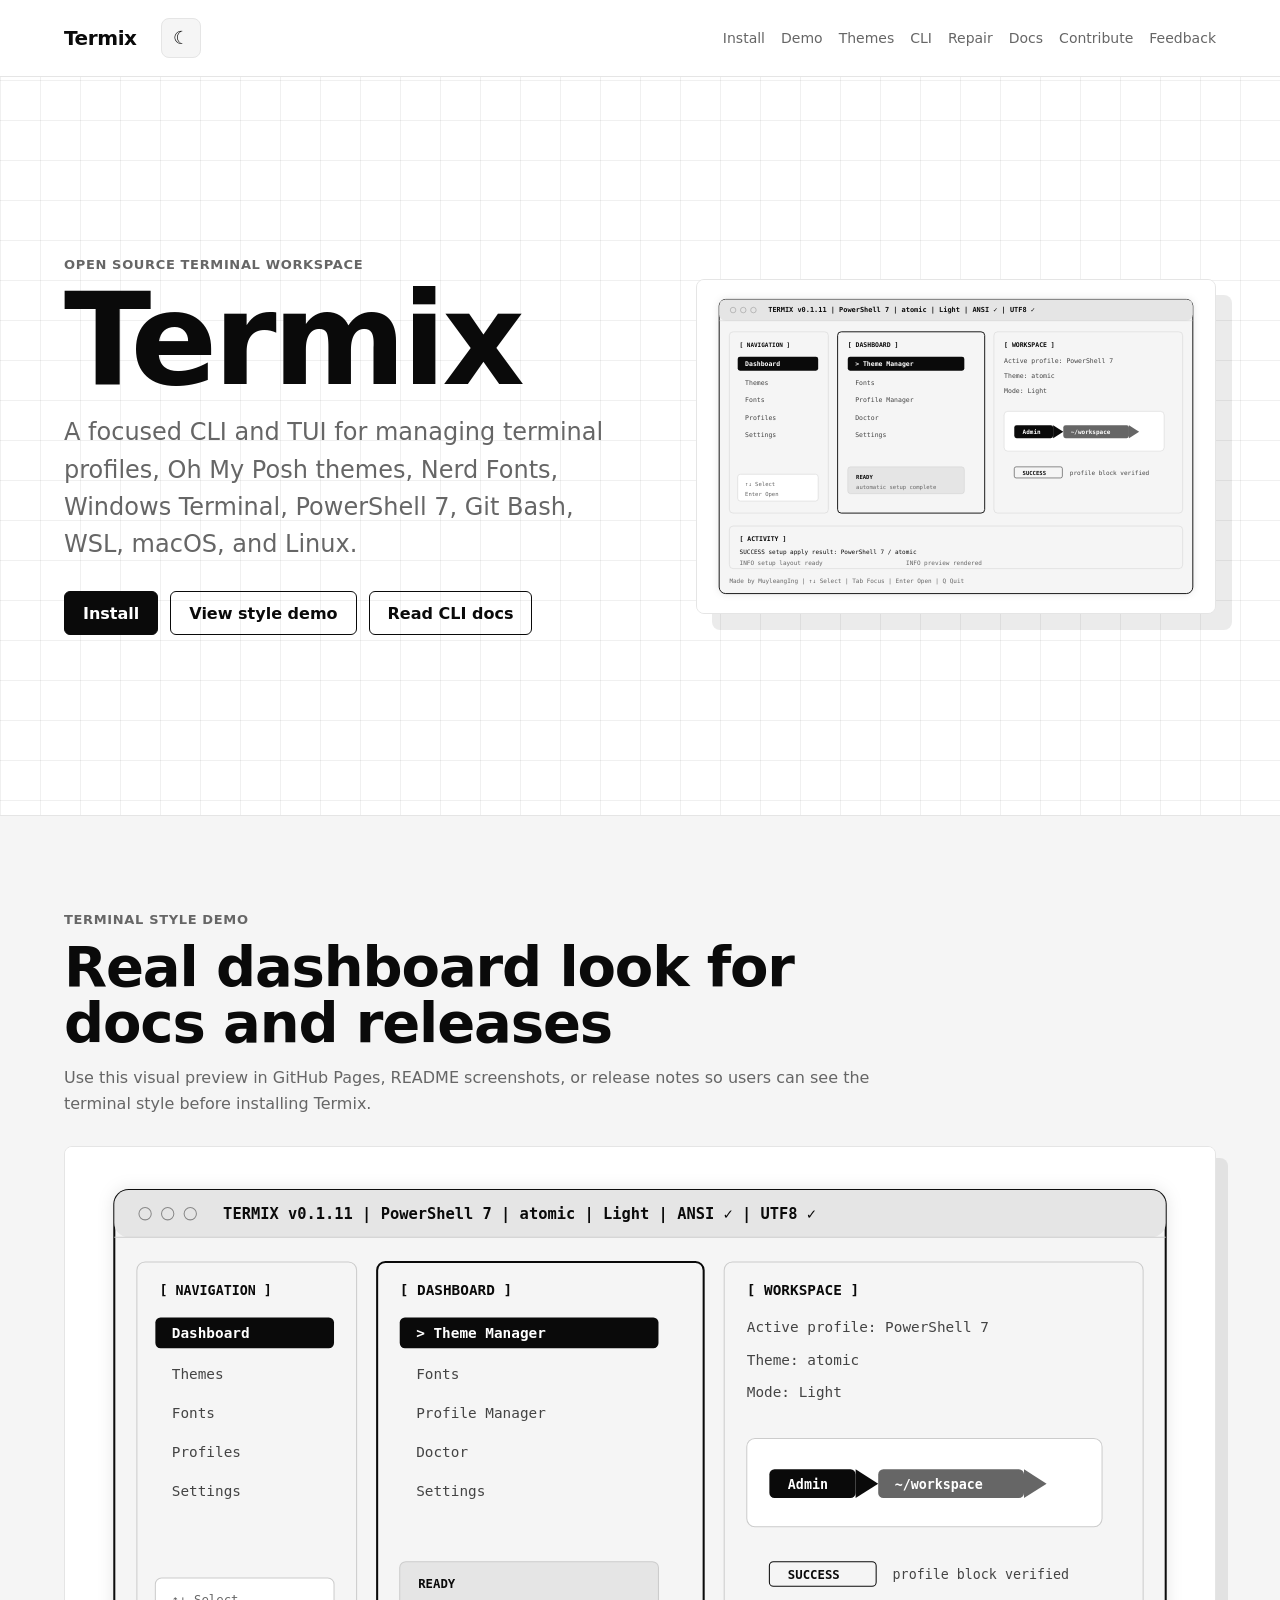
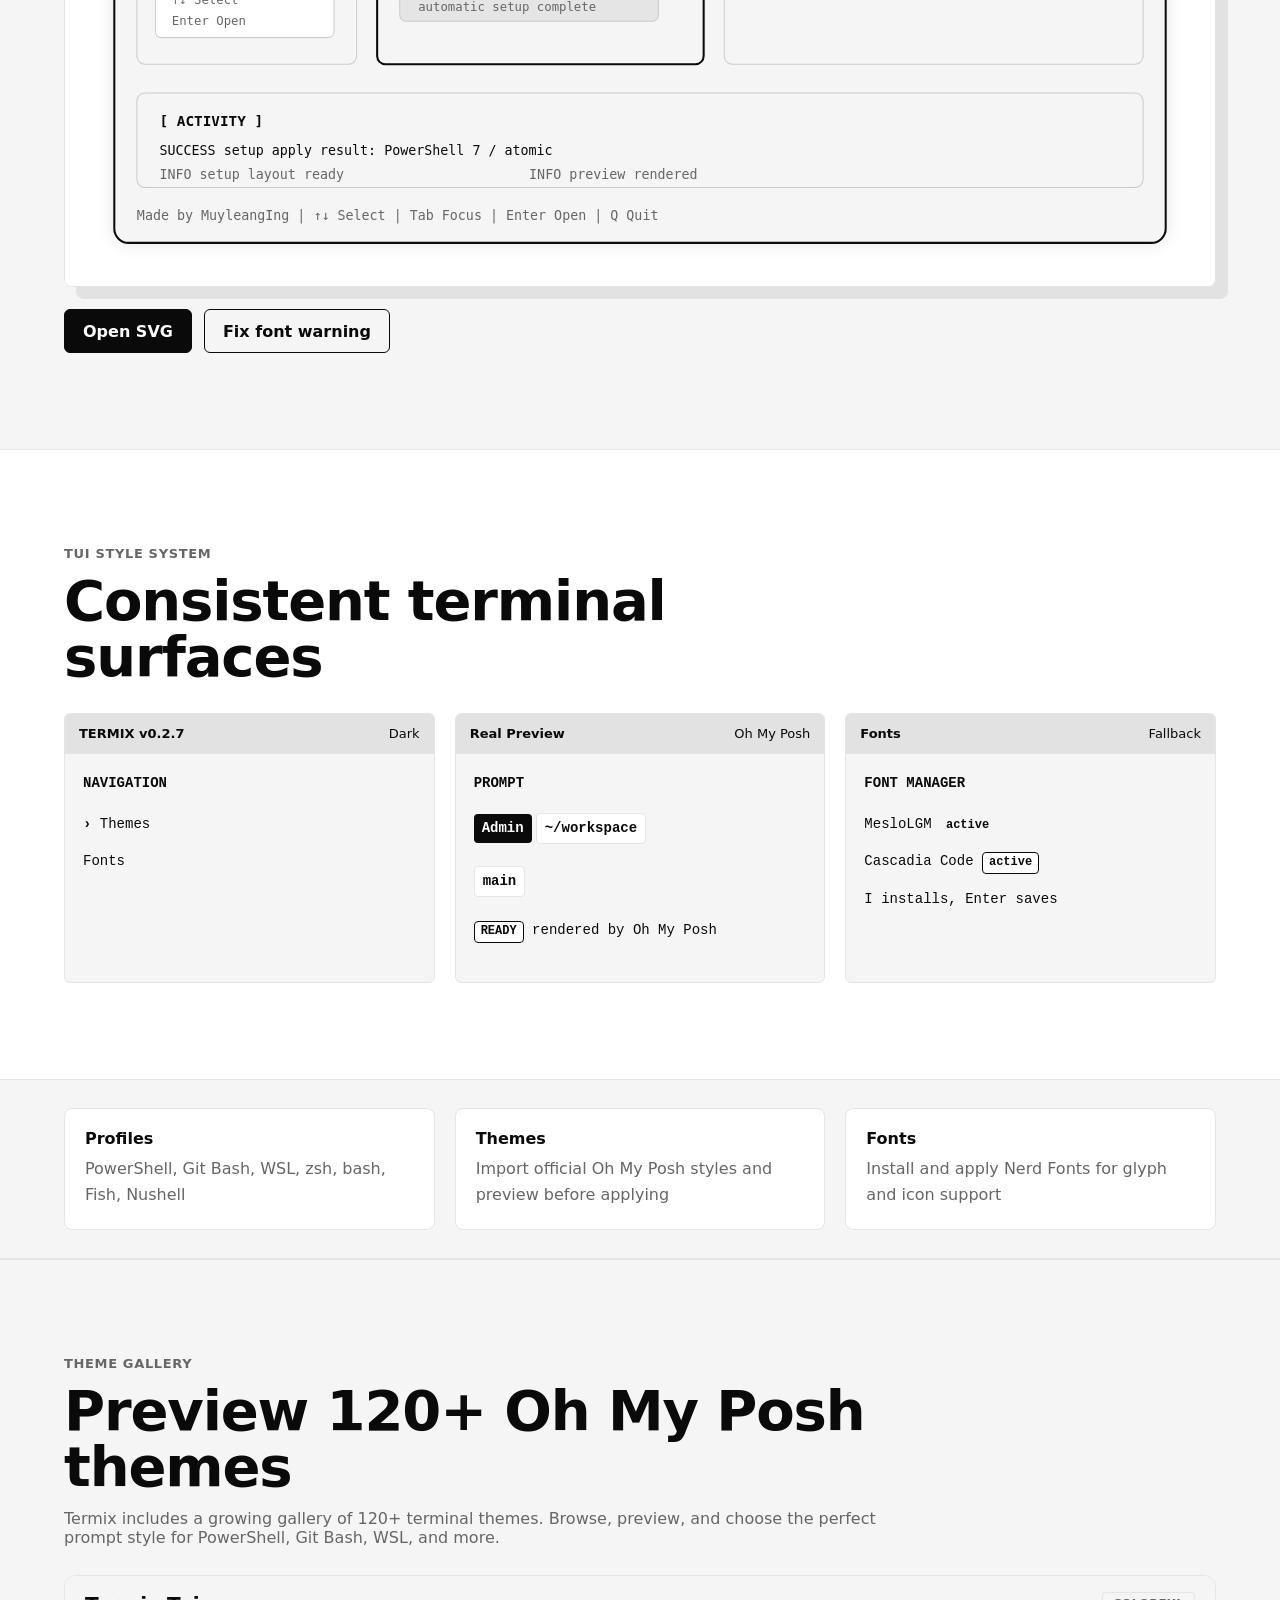
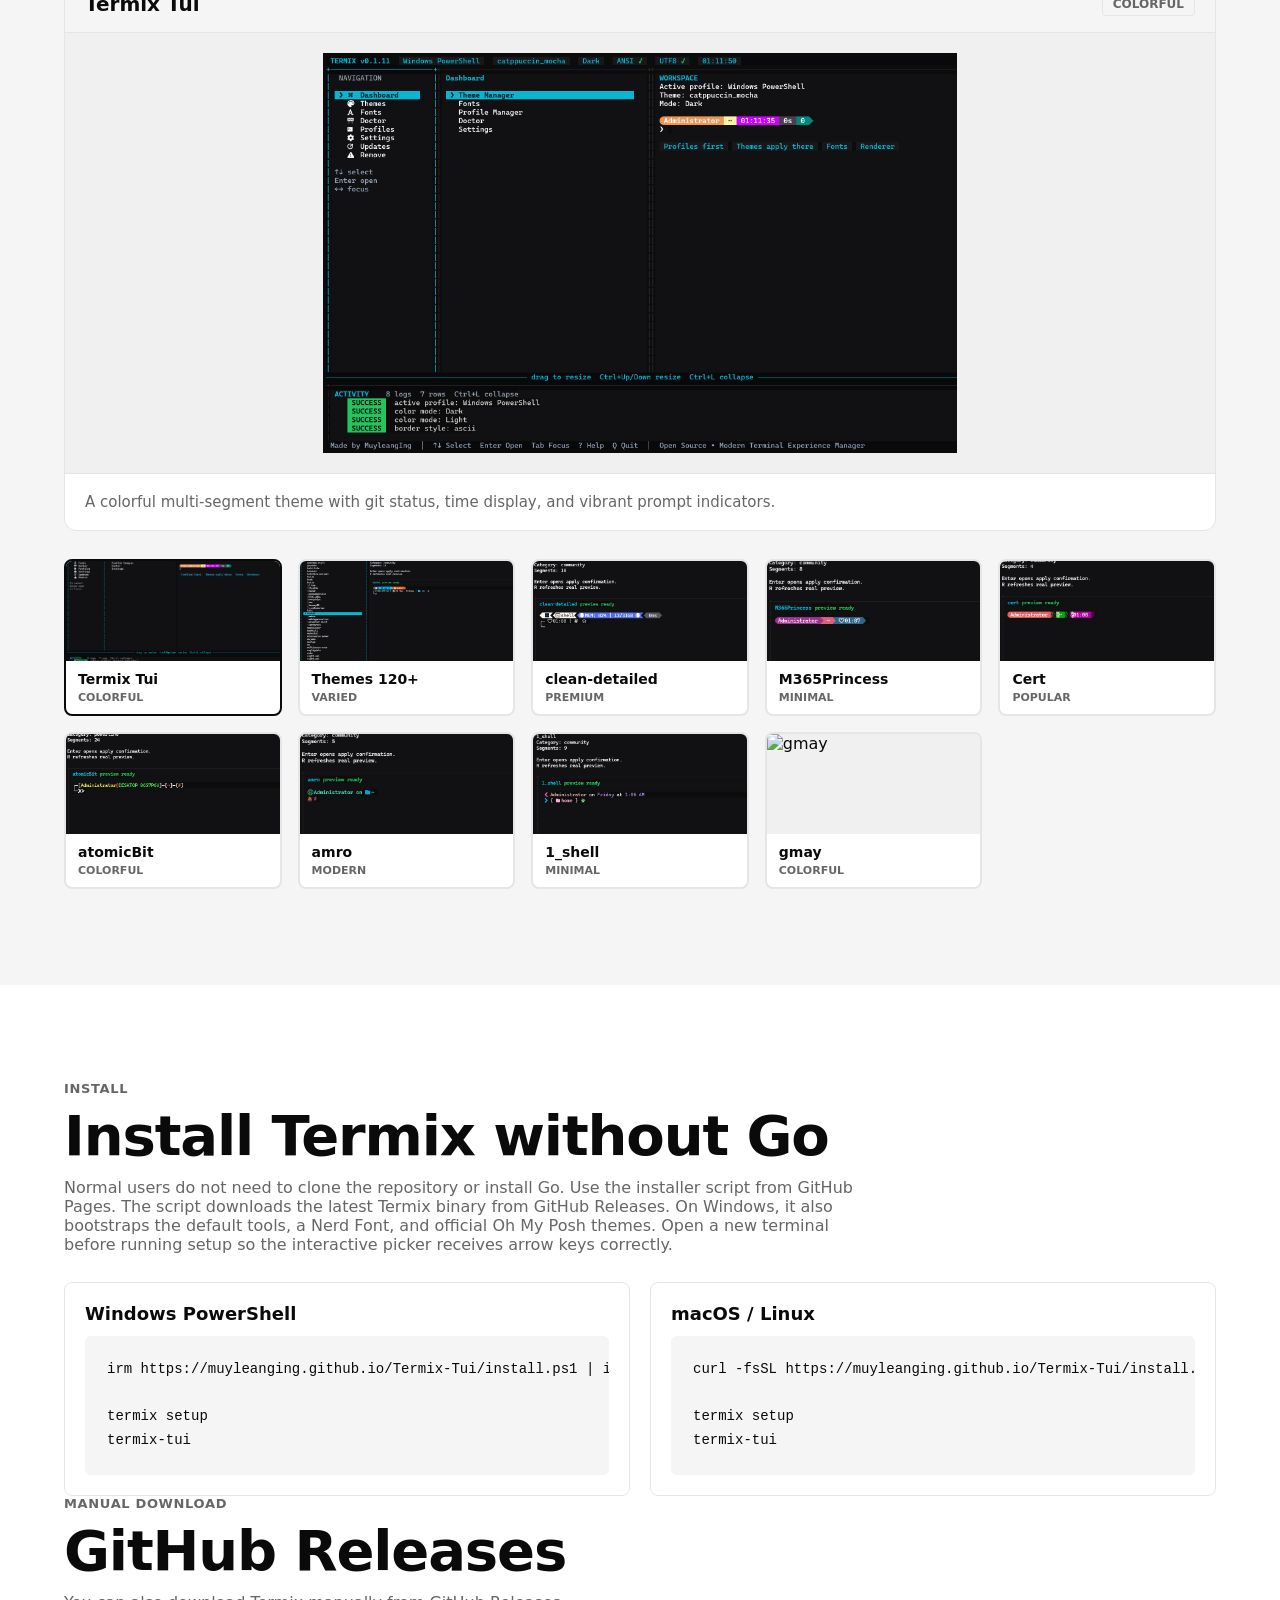
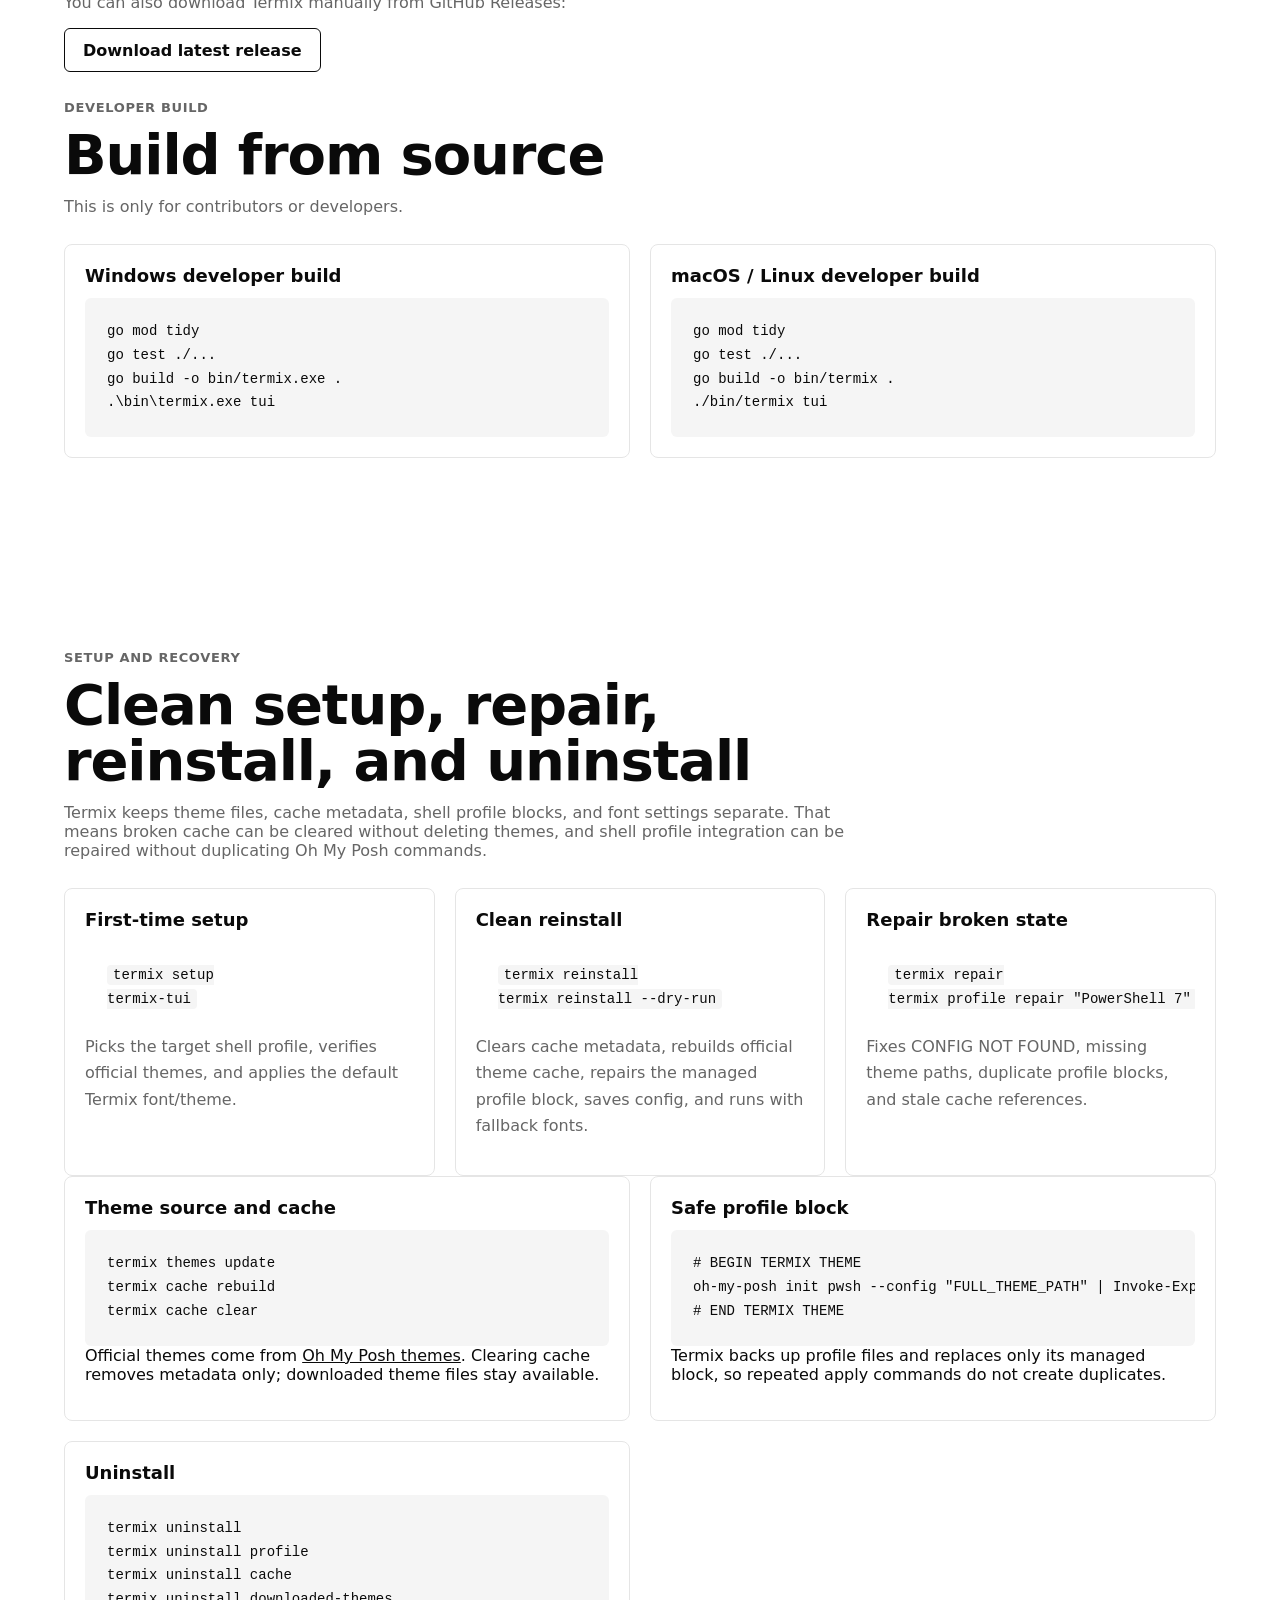
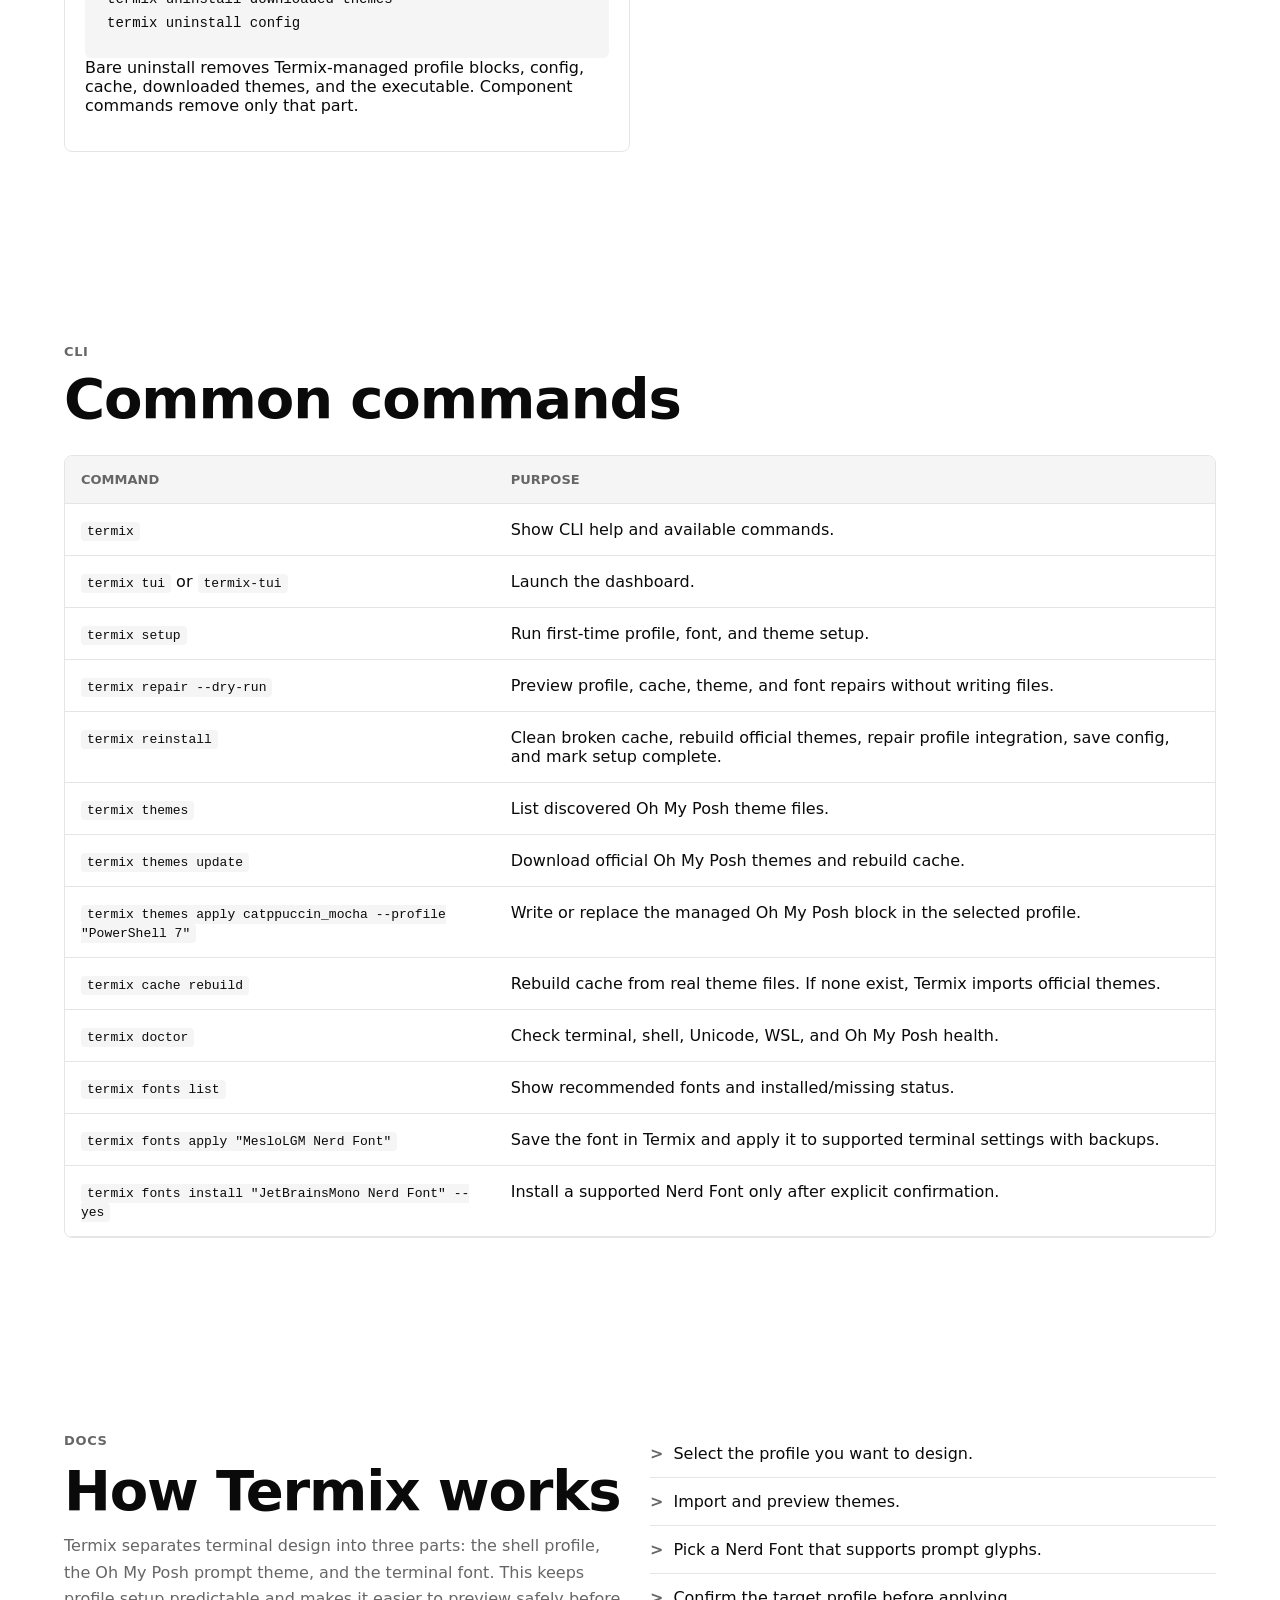
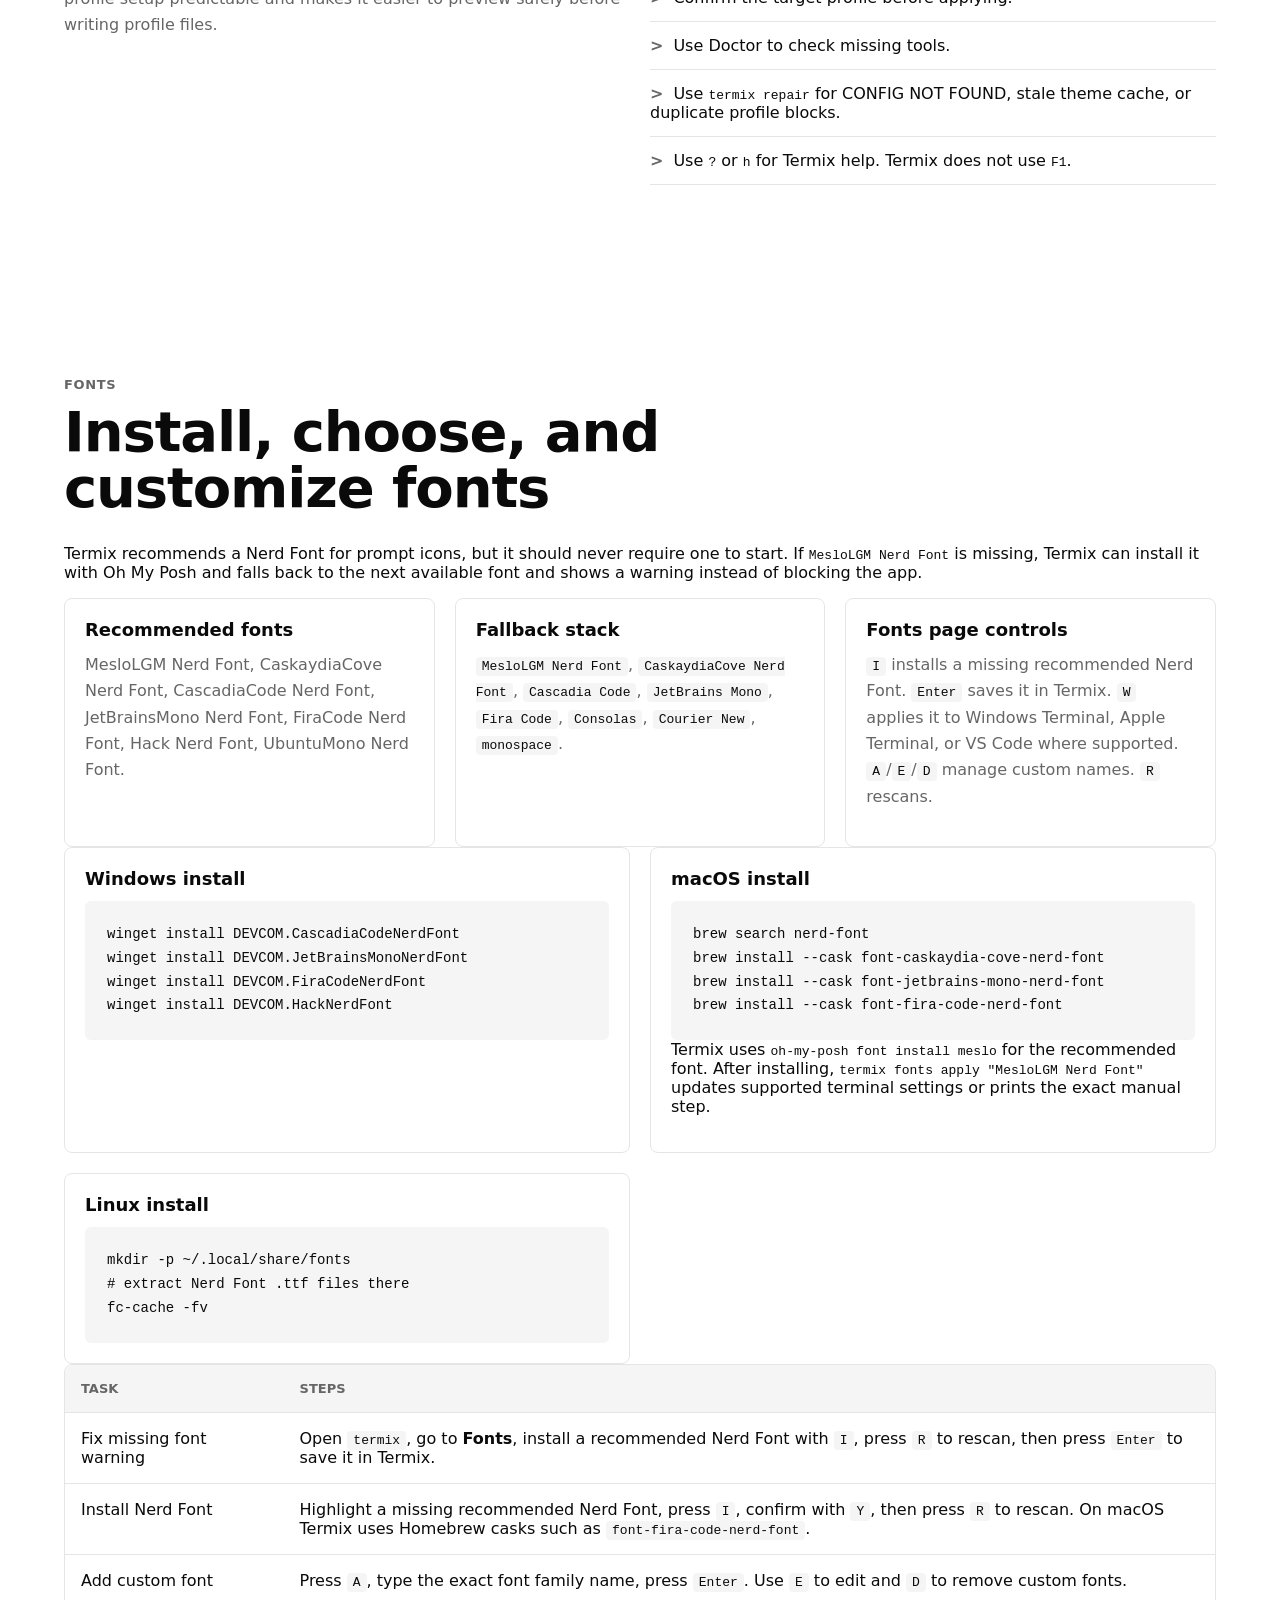
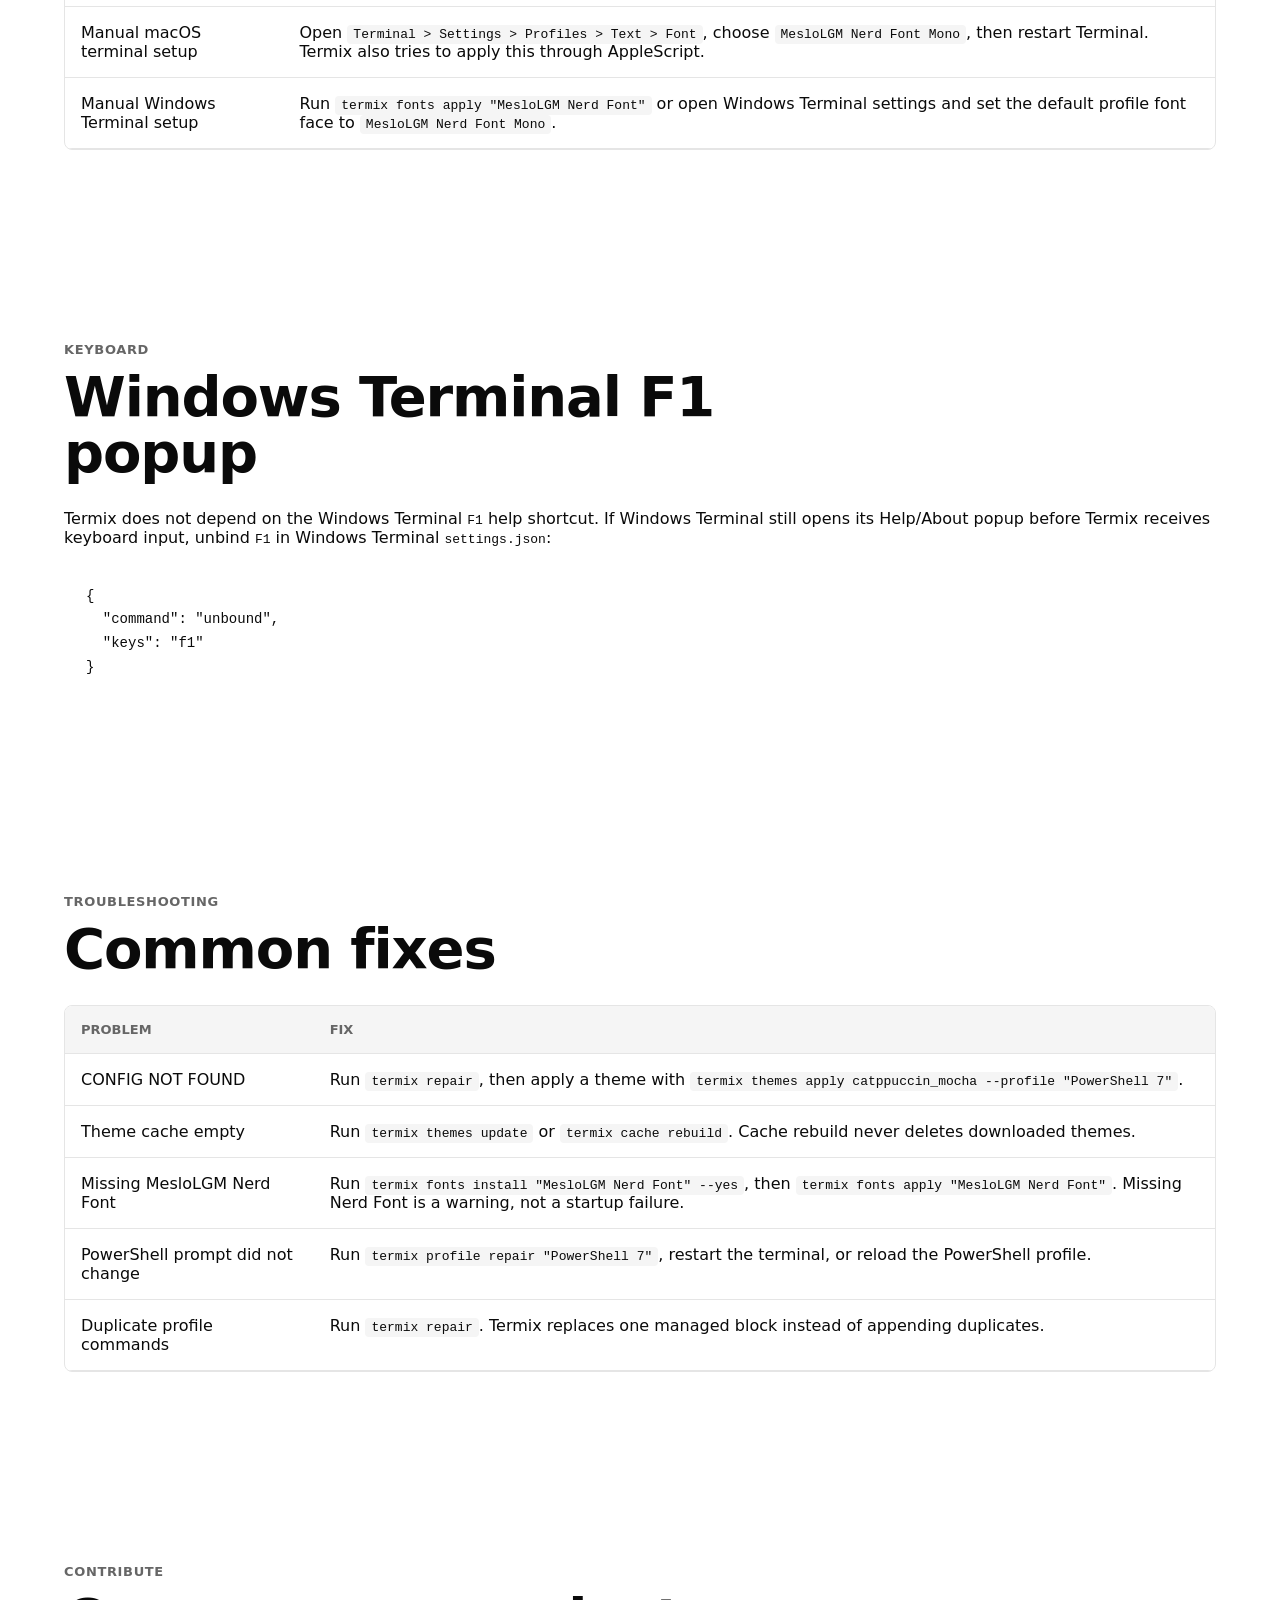
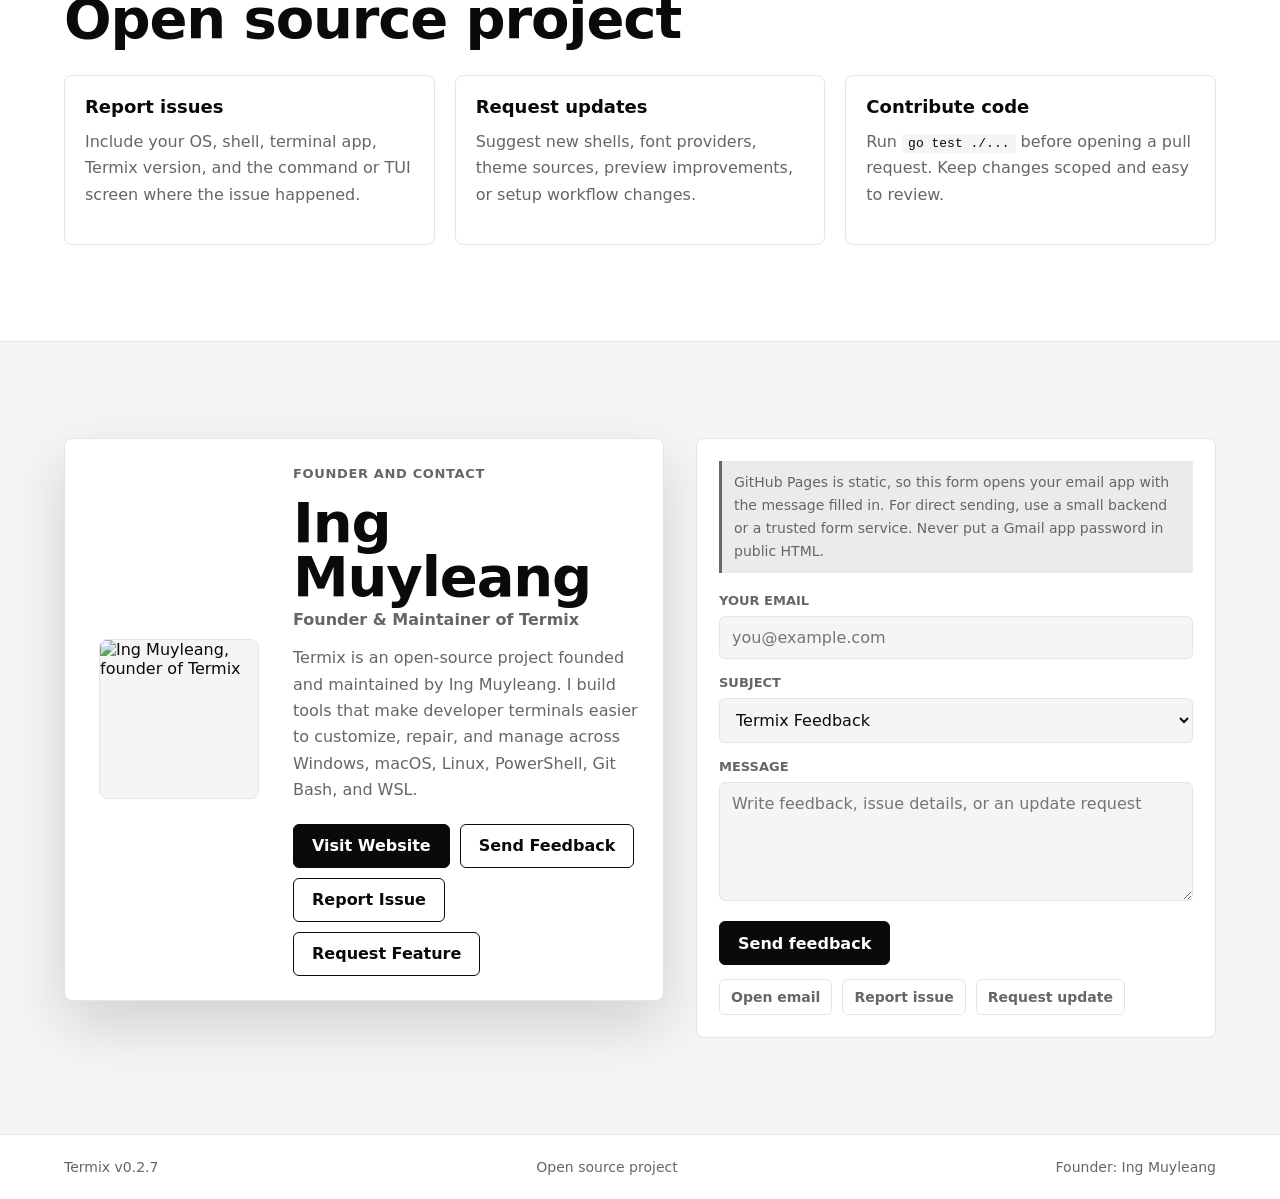
==== commit 5a35ff90: "Apply Meslo font across terminals" ====
--- a/docs/index.html
+++ b/docs/index.html
@@ -3,11 +3,42 @@
   <head>
     <meta charset="utf-8" />
     <meta name="viewport" content="width=device-width, initial-scale=1" />
+
     <title>Termix - Terminal Theme Manager</title>
     <meta
       name="description"
-      content="Termix is an open source terminal theme manager for Oh My Posh, Nerd Fonts, Windows Terminal, PowerShell, Git Bash, and WSL."
+      content="Termix is an open source terminal theme manager for Oh My Posh, Nerd Fonts, Windows Terminal, PowerShell, Git Bash, WSL, macOS, and Linux."
     />
+
+    <!-- Favicon -->
+    <link rel="icon" href="./assets/favicon.ico" sizes="any" />
+
+
+    <!-- Open Graph / Facebook / Discord / LinkedIn thumbnail -->
+    <meta property="og:type" content="website" />
+    <meta property="og:title" content="Termix - Terminal Theme Manager" />
+    <meta
+      property="og:description"
+      content="A modern terminal theme manager for Oh My Posh, Nerd Fonts, Windows Terminal, PowerShell, Git Bash, WSL, macOS, and Linux."
+    />
+    <meta property="og:url" content="https://muyleanging.github.io/Termix-Tui/" />
+    <meta property="og:image" content="https://onhyewqcjmwup3zj.public.blob.vercel-storage.com/termix-thumbnail.png" />
+    <meta property="og:image:secure_url" content="https://onhyewqcjmwup3zj.public.blob.vercel-storage.com/termix-thumbnail.png" />
+    <meta property="og:image:type" content="image/png" />
+    <meta property="og:image:width" content="1200" />
+    <meta property="og:image:height" content="630" />
+    <meta property="og:image:alt" content="Termix terminal theme manager preview" />
+
+    <!-- Twitter / X thumbnail -->
+    <meta name="twitter:card" content="summary_large_image" />
+    <meta name="twitter:title" content="Termix - Terminal Theme Manager" />
+    <meta
+      name="twitter:description"
+      content="A modern terminal theme manager for Oh My Posh, Nerd Fonts, Windows Terminal, PowerShell, Git Bash, WSL, macOS, and Linux."
+    />
+    <meta name="twitter:image" content="https://onhyewqcjmwup3zj.public.blob.vercel-storage.com/termix-thumbnail.png" />
+    <meta name="twitter:image:alt" content="Termix terminal theme manager preview" />
+
     <link rel="stylesheet" href="./styles.css" />
   </head>
   <body>
@@ -38,7 +69,7 @@
           <h1>Termix</h1>
           <p class="lede">
             A focused CLI and TUI for managing terminal profiles, Oh My Posh themes,
-            Nerd Fonts, Windows Terminal, PowerShell 7, Git Bash, and WSL.
+            Nerd Fonts, Windows Terminal, PowerShell 7, Git Bash, WSL, macOS, and Linux.
           </p>
           <div class="actions">
             <a class="button primary" href="#install">Install</a>
@@ -76,7 +107,7 @@
         </div>
         <div class="showcase-grid">
           <article class="tui-panel dark-panel">
-            <div class="tui-header"><strong>TERMIX v0.1.11</strong><span>Dark</span></div>
+            <div class="tui-header"><strong>TERMIX v0.2.7</strong><span>Dark</span></div>
             <div class="tui-body">
               <p class="tui-title">Navigation</p>
               <p><span class="cursor">›</span> Themes</p>
@@ -96,9 +127,9 @@
             <div class="tui-header"><strong>Fonts</strong><span>Fallback</span></div>
             <div class="tui-body">
               <p class="tui-title">Font Manager</p>
-              <p>CaskaydiaCove <span class="status muted">missing</span></p>
+              <p>MesloLGM <span class="status good">active</span></p>
               <p>Cascadia Code <span class="status success">active</span></p>
-              <p>W applies Windows Terminal</p>
+              <p>I installs, Enter saves</p>
             </div>
           </article>
         </div>
@@ -108,7 +139,7 @@
         <div class="stat-grid">
           <div>
             <strong>Profiles</strong>
-            <span>PowerShell 7, Windows PowerShell, Git Bash, WSL, Fish, Nushell</span>
+            <span>PowerShell, Git Bash, WSL, zsh, bash, Fish, Nushell</span>
           </div>
           <div>
             <strong>Themes</strong>
@@ -124,12 +155,13 @@
       <!-- THEMES GALLERY SECTION -->
       <section id="themes" class="section themes-section">
         <div class="section-heading">
-          <p class="eyebrow">Theme Gallery</p>
-          <h2>Browse and preview Oh My Posh themes</h2>
-          <p>
-            Click a thumbnail to see the full preview. Add your own themes by editing the <code>THEMES</code> array in this file.
-          </p>
-        </div>
+  <p class="eyebrow">Theme Gallery</p>
+  <h2>Preview 120+ Oh My Posh themes</h2>
+  <p>
+    Termix includes a growing gallery of 120+ terminal themes. Browse, preview,
+    and choose the perfect prompt style for PowerShell, Git Bash, WSL, and more.
+  </p>
+</div>
         
         <!-- Large Preview Area -->
         <div class="theme-preview-large" id="themePreviewLarge">
@@ -157,8 +189,8 @@
             Normal users do not need to clone the repository or install Go.
             Use the installer script from GitHub Pages. The script downloads
             the latest Termix binary from GitHub Releases. On Windows, it also
-            bootstraps the default tools, CascadiaCode Nerd Font, and official
-            Oh My Posh themes. Open a new terminal before running setup so the
+            bootstraps the default tools, a Nerd Font, and official Oh My Posh
+            themes. Open a new terminal before running setup so the
             interactive picker receives arrow keys correctly.
           </p>
         </div>
@@ -335,8 +367,8 @@
                 <td>Show recommended fonts and installed/missing status.</td>
               </tr>
               <tr>
-                <td><code>termix fonts apply "JetBrainsMono Nerd Font" --windows-terminal</code></td>
-                <td>Save the font in Termix and optionally apply it to Windows Terminal with backup.</td>
+                <td><code>termix fonts apply "MesloLGM Nerd Font"</code></td>
+                <td>Save the font in Termix and apply it to supported terminal settings with backups.</td>
               </tr>
               <tr>
                 <td><code>termix fonts install "JetBrainsMono Nerd Font" --yes</code></td>
@@ -376,21 +408,21 @@
         </div>
         <p>
           Termix recommends a Nerd Font for prompt icons, but it should never require one to start.
-          If <code>CaskaydiaCove Nerd Font</code> is missing, Termix falls back to the next available
+          If <code>MesloLGM Nerd Font</code> is missing, Termix can install it with Oh My Posh and falls back to the next available
           font and shows a warning instead of blocking the app.
         </p>
         <div class="card-grid">
           <article class="plain-card">
             <h3>Recommended fonts</h3>
-            <p>CaskaydiaCove Nerd Font, CascadiaCode Nerd Font, JetBrainsMono Nerd Font, FiraCode Nerd Font, MesloLGM Nerd Font, Hack Nerd Font, UbuntuMono Nerd Font.</p>
+            <p>MesloLGM Nerd Font, CaskaydiaCove Nerd Font, CascadiaCode Nerd Font, JetBrainsMono Nerd Font, FiraCode Nerd Font, Hack Nerd Font, UbuntuMono Nerd Font.</p>
           </article>
           <article class="plain-card">
             <h3>Fallback stack</h3>
-            <p><code>CaskaydiaCove Nerd Font</code>, <code>Cascadia Code</code>, <code>JetBrains Mono</code>, <code>Fira Code</code>, <code>Consolas</code>, <code>Courier New</code>, <code>monospace</code>.</p>
+            <p><code>MesloLGM Nerd Font</code>, <code>CaskaydiaCove Nerd Font</code>, <code>Cascadia Code</code>, <code>JetBrains Mono</code>, <code>Fira Code</code>, <code>Consolas</code>, <code>Courier New</code>, <code>monospace</code>.</p>
           </article>
           <article class="plain-card">
             <h3>Fonts page controls</h3>
-            <p><code>Enter</code> saves the font in Termix. <code>W</code> applies it to Windows Terminal. <code>I</code> installs a missing recommended Nerd Font. <code>A</code>/<code>E</code>/<code>D</code> manage custom names. <code>R</code> rescans.</p>
+            <p><code>I</code> installs a missing recommended Nerd Font. <code>Enter</code> saves it in Termix. <code>W</code> applies it to Windows Terminal, Apple Terminal, or VS Code where supported. <code>A</code>/<code>E</code>/<code>D</code> manage custom names. <code>R</code> rescans.</p>
           </article>
         </div>
         <div class="code-grid">
@@ -403,9 +435,11 @@
           </article>
           <article>
             <h3>macOS install</h3>
-            <pre><code>brew install --cask font-caskaydia-cove-nerd-font
+            <pre><code>brew search nerd-font
+brew install --cask font-caskaydia-cove-nerd-font
 brew install --cask font-jetbrains-mono-nerd-font
 brew install --cask font-fira-code-nerd-font</code></pre>
+            <p>Termix uses <code>oh-my-posh font install meslo</code> for the recommended font. After installing, <code>termix fonts apply "MesloLGM Nerd Font"</code> updates supported terminal settings or prints the exact manual step.</p>
           </article>
           <article>
             <h3>Linux install</h3>
@@ -425,19 +459,23 @@
             <tbody>
               <tr>
                 <td>Fix missing font warning</td>
-                <td>Open <code>termix</code>, go to <strong>Fonts</strong>, choose an installed fallback such as <code>Cascadia Code</code> or <code>Consolas</code>, press <code>Enter</code>, then press <code>W</code> to write it to Windows Terminal.</td>
+                <td>Open <code>termix</code>, go to <strong>Fonts</strong>, install a recommended Nerd Font with <code>I</code>, press <code>R</code> to rescan, then press <code>Enter</code> to save it in Termix.</td>
               </tr>
               <tr>
                 <td>Install Nerd Font</td>
-                <td>Highlight a missing recommended Nerd Font, press <code>I</code>, confirm with <code>Y</code>, then press <code>R</code> to rescan.</td>
+                <td>Highlight a missing recommended Nerd Font, press <code>I</code>, confirm with <code>Y</code>, then press <code>R</code> to rescan. On macOS Termix uses Homebrew casks such as <code>font-fira-code-nerd-font</code>.</td>
               </tr>
               <tr>
                 <td>Add custom font</td>
                 <td>Press <code>A</code>, type the exact font family name, press <code>Enter</code>. Use <code>E</code> to edit and <code>D</code> to remove custom fonts.</td>
               </tr>
               <tr>
+                <td>Manual macOS terminal setup</td>
+                <td>Open <code>Terminal > Settings > Profiles > Text > Font</code>, choose <code>MesloLGM Nerd Font Mono</code>, then restart Terminal. Termix also tries to apply this through AppleScript.</td>
+              </tr>
+              <tr>
                 <td>Manual Windows Terminal setup</td>
-                <td>Open Windows Terminal settings and set the profile font face to an installed font, for example <code>Cascadia Code</code>, <code>JetBrainsMono Nerd Font</code>, or <code>Consolas</code>.</td>
+                <td>Run <code>termix fonts apply "MesloLGM Nerd Font"</code> or open Windows Terminal settings and set the default profile font face to <code>MesloLGM Nerd Font Mono</code>.</td>
               </tr>
             </tbody>
           </table>
@@ -483,8 +521,8 @@
                 <td>Run <code>termix themes update</code> or <code>termix cache rebuild</code>. Cache rebuild never deletes downloaded themes.</td>
               </tr>
               <tr>
-                <td>Missing CaskaydiaCove Nerd Font</td>
-                <td>Use the Fonts page or run <code>termix fonts apply "Cascadia Code"</code>. Missing Nerd Font is a warning, not a startup failure.</td>
+                <td>Missing MesloLGM Nerd Font</td>
+                <td>Run <code>termix fonts install "MesloLGM Nerd Font" --yes</code>, then <code>termix fonts apply "MesloLGM Nerd Font"</code>. Missing Nerd Font is a warning, not a startup failure.</td>
               </tr>
               <tr>
                 <td>PowerShell prompt did not change</td>
@@ -573,7 +611,7 @@
     </main>
 
     <footer class="site-footer">
-      <span>Termix v0.1.11</span>
+      <span>Termix v0.2.7</span>
       <span>Open source project</span>
       <span>Founder: Ing Muyleang</span>
     </footer>
@@ -626,8 +664,8 @@
         {
           name: "atomicBit",
           category: "colorful",
-          imageDark: "./assets/theme-atomicbit.png",
-          imageLight: "./assets/theme-atomicbit.png",
+          imageDark: "./assets/theme-atomicBit.png",
+          imageLight: "./assets/theme-atomicBit.png",
           description: "A vibrant theme with a unique atomic symbol and bright color palette. Adds energy to your terminal!"
         },
         {
@@ -643,6 +681,13 @@
           imageDark: "./assets/theme-1_shell.png",
           imageLight: "./assets/theme-1_shell.png",
           description: "Minimal monochrome theme with a simple shell icon and clean prompt. Focus on the essentials with this understated design."
+        },
+        {
+          name: "gmay",
+          category: "colorful",
+          imageDark: "./assets/theme-gmay.png",
+          imageLight: "./assets/theme-gmay.png",
+          description: "A colorful theme with a cute cat icon and playful color scheme. Brings fun vibes to your terminal!"
         }
         // Add more themes here! Example with separate dark/light images:
         // {
@@ -806,5 +851,3 @@
     </script>
   </body>
 </html>
-</content>
-<parameter name="taskNameActive">Writing index.html
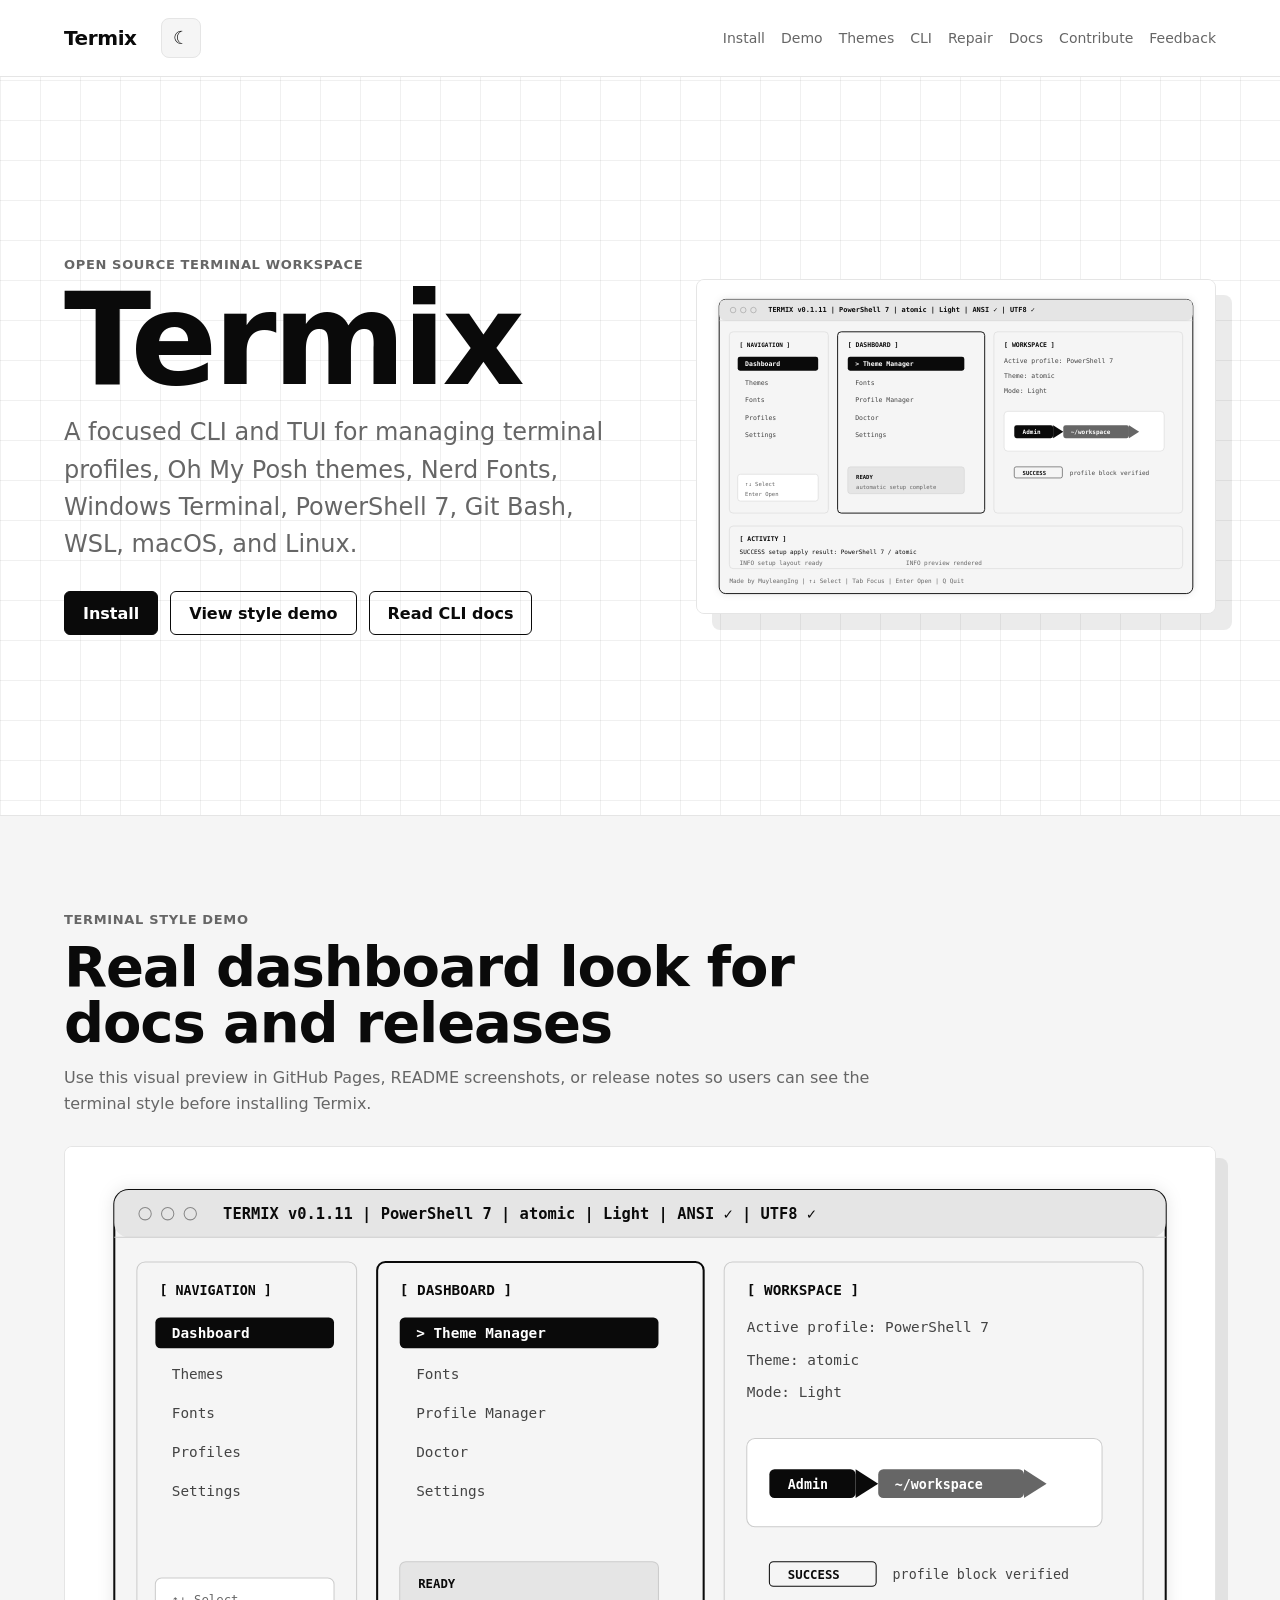
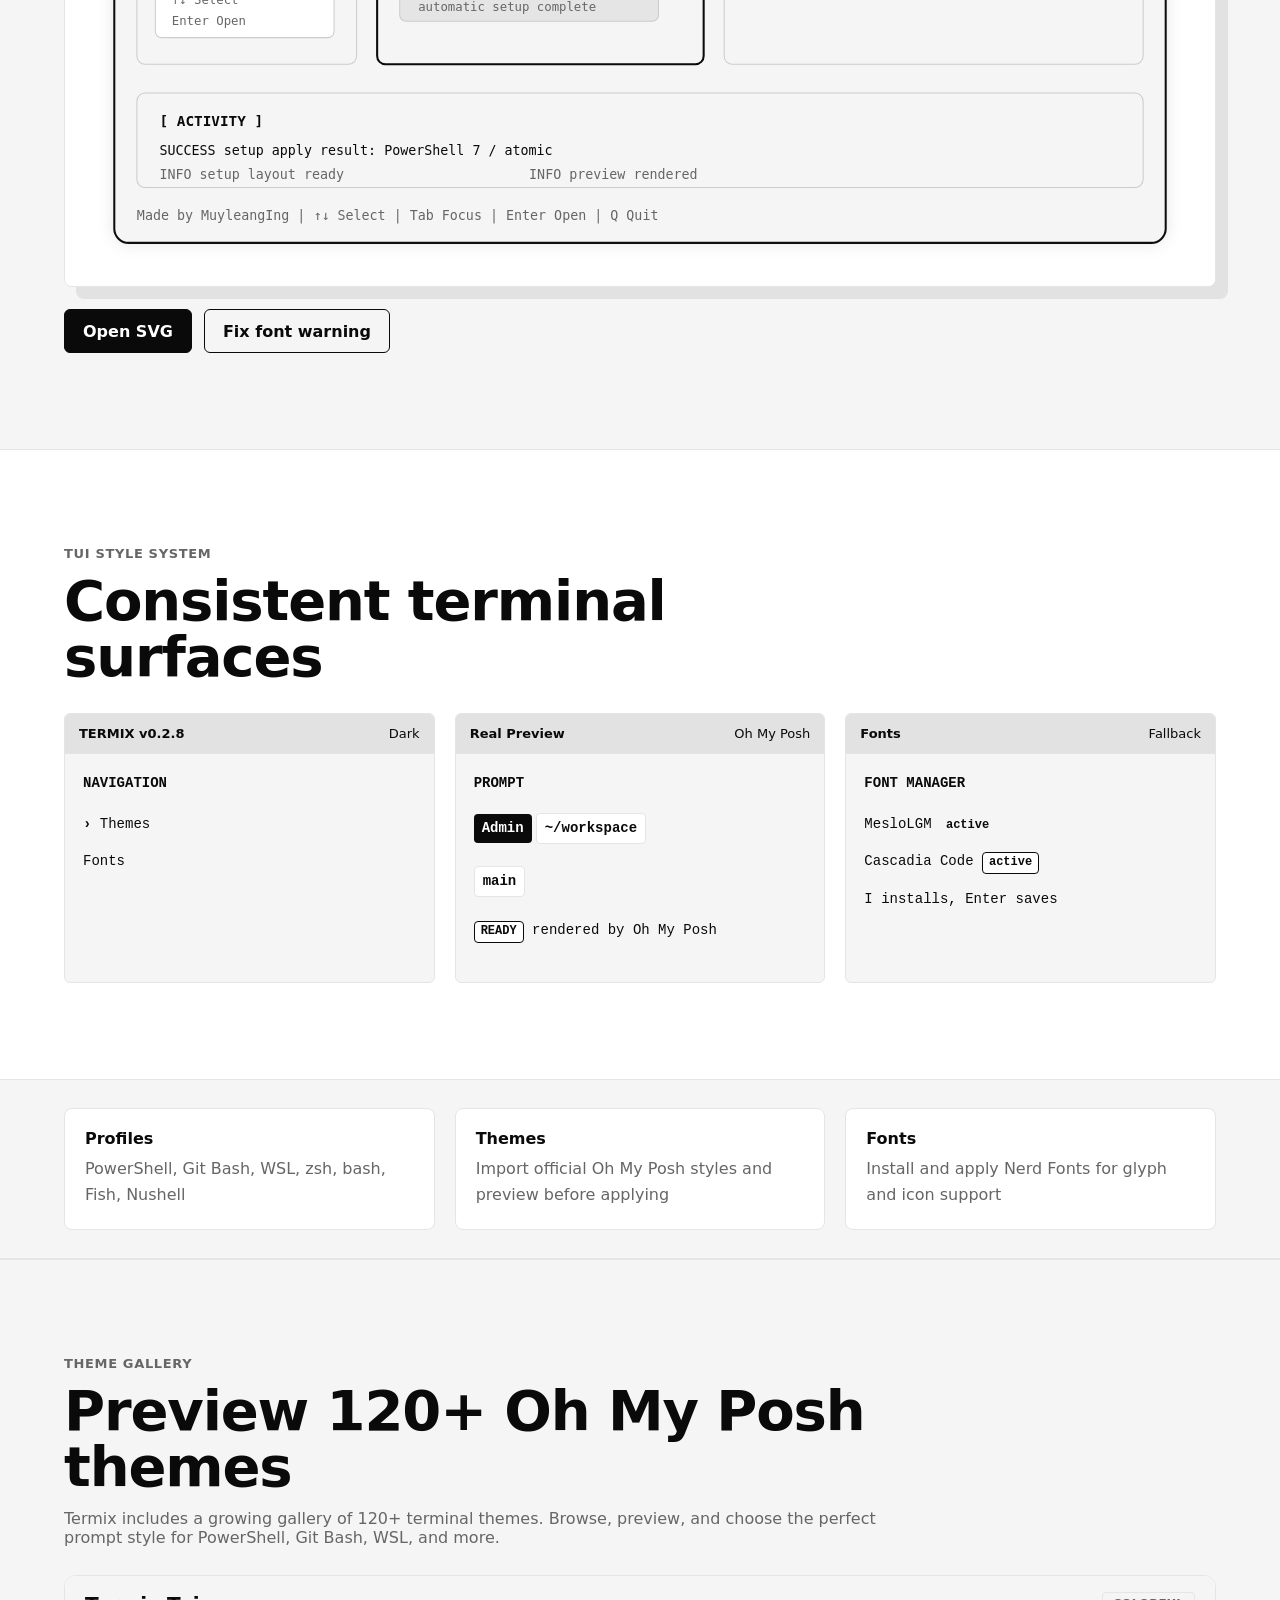
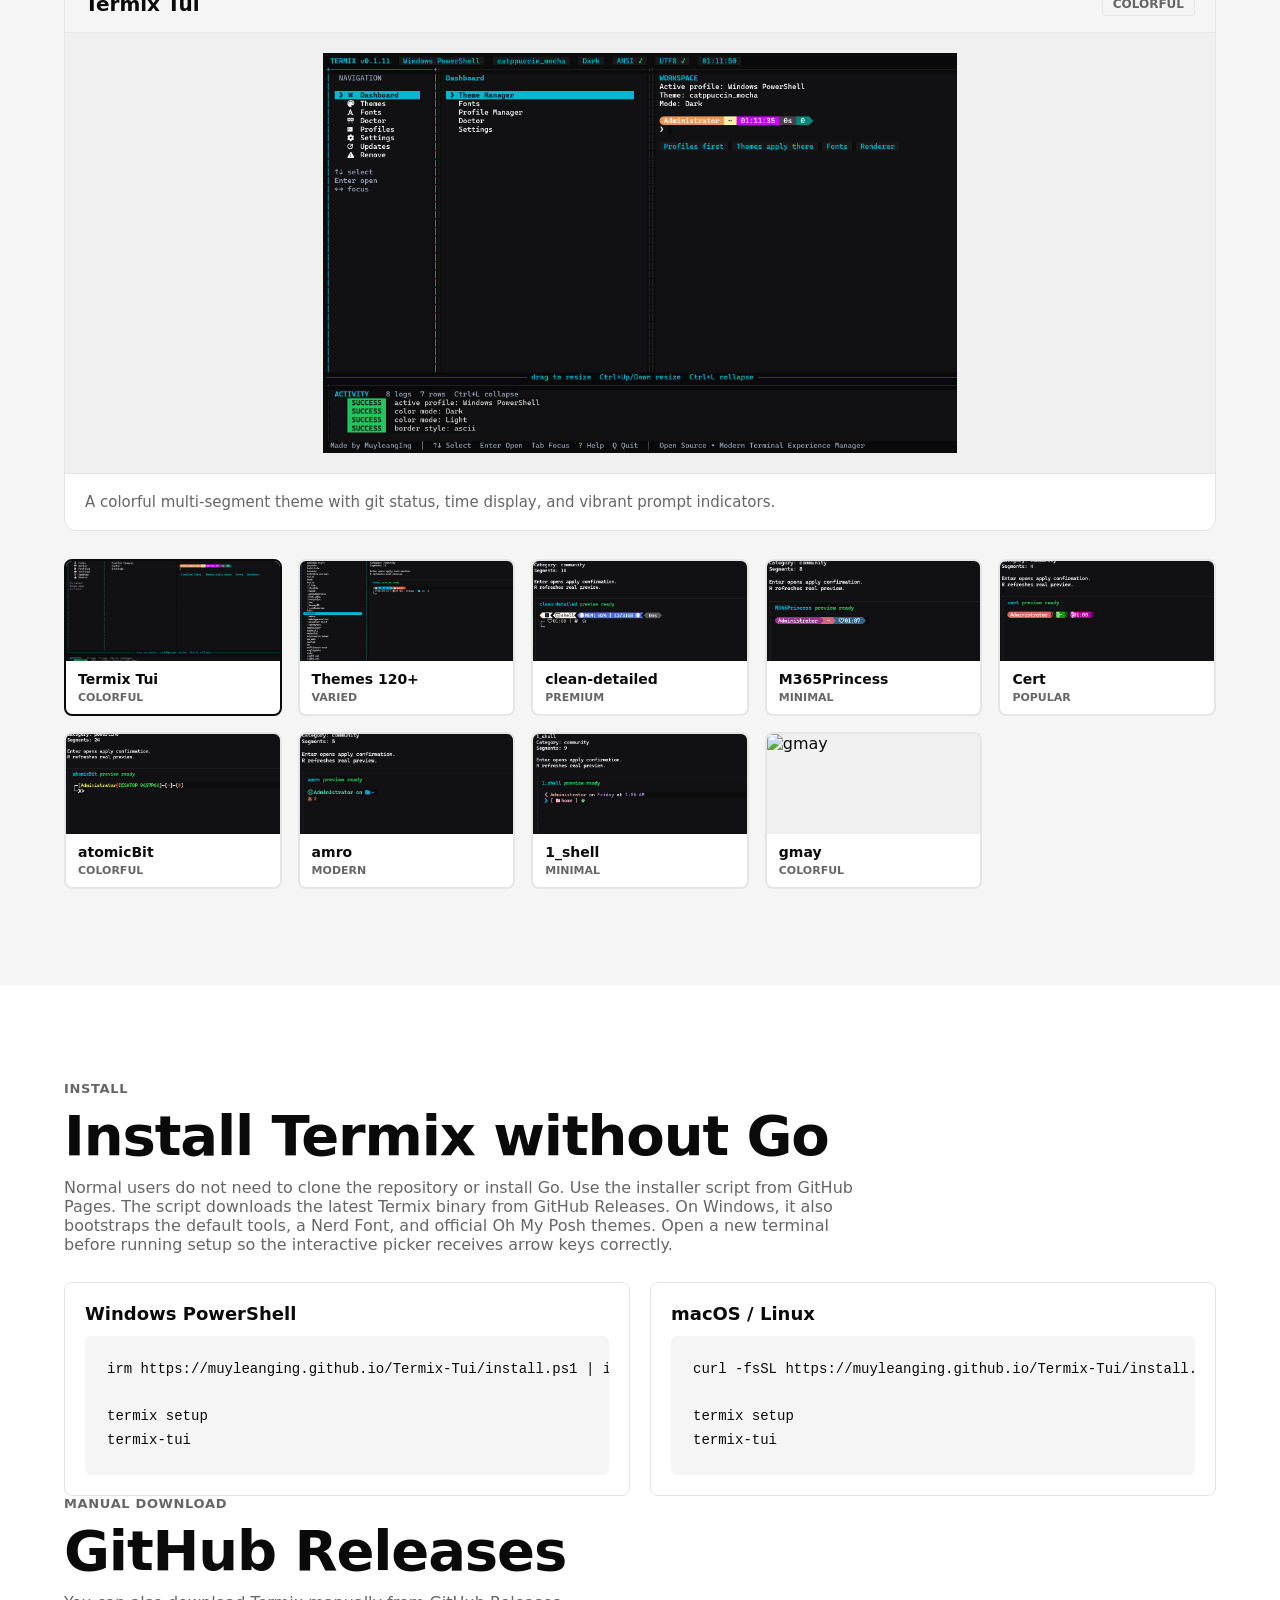
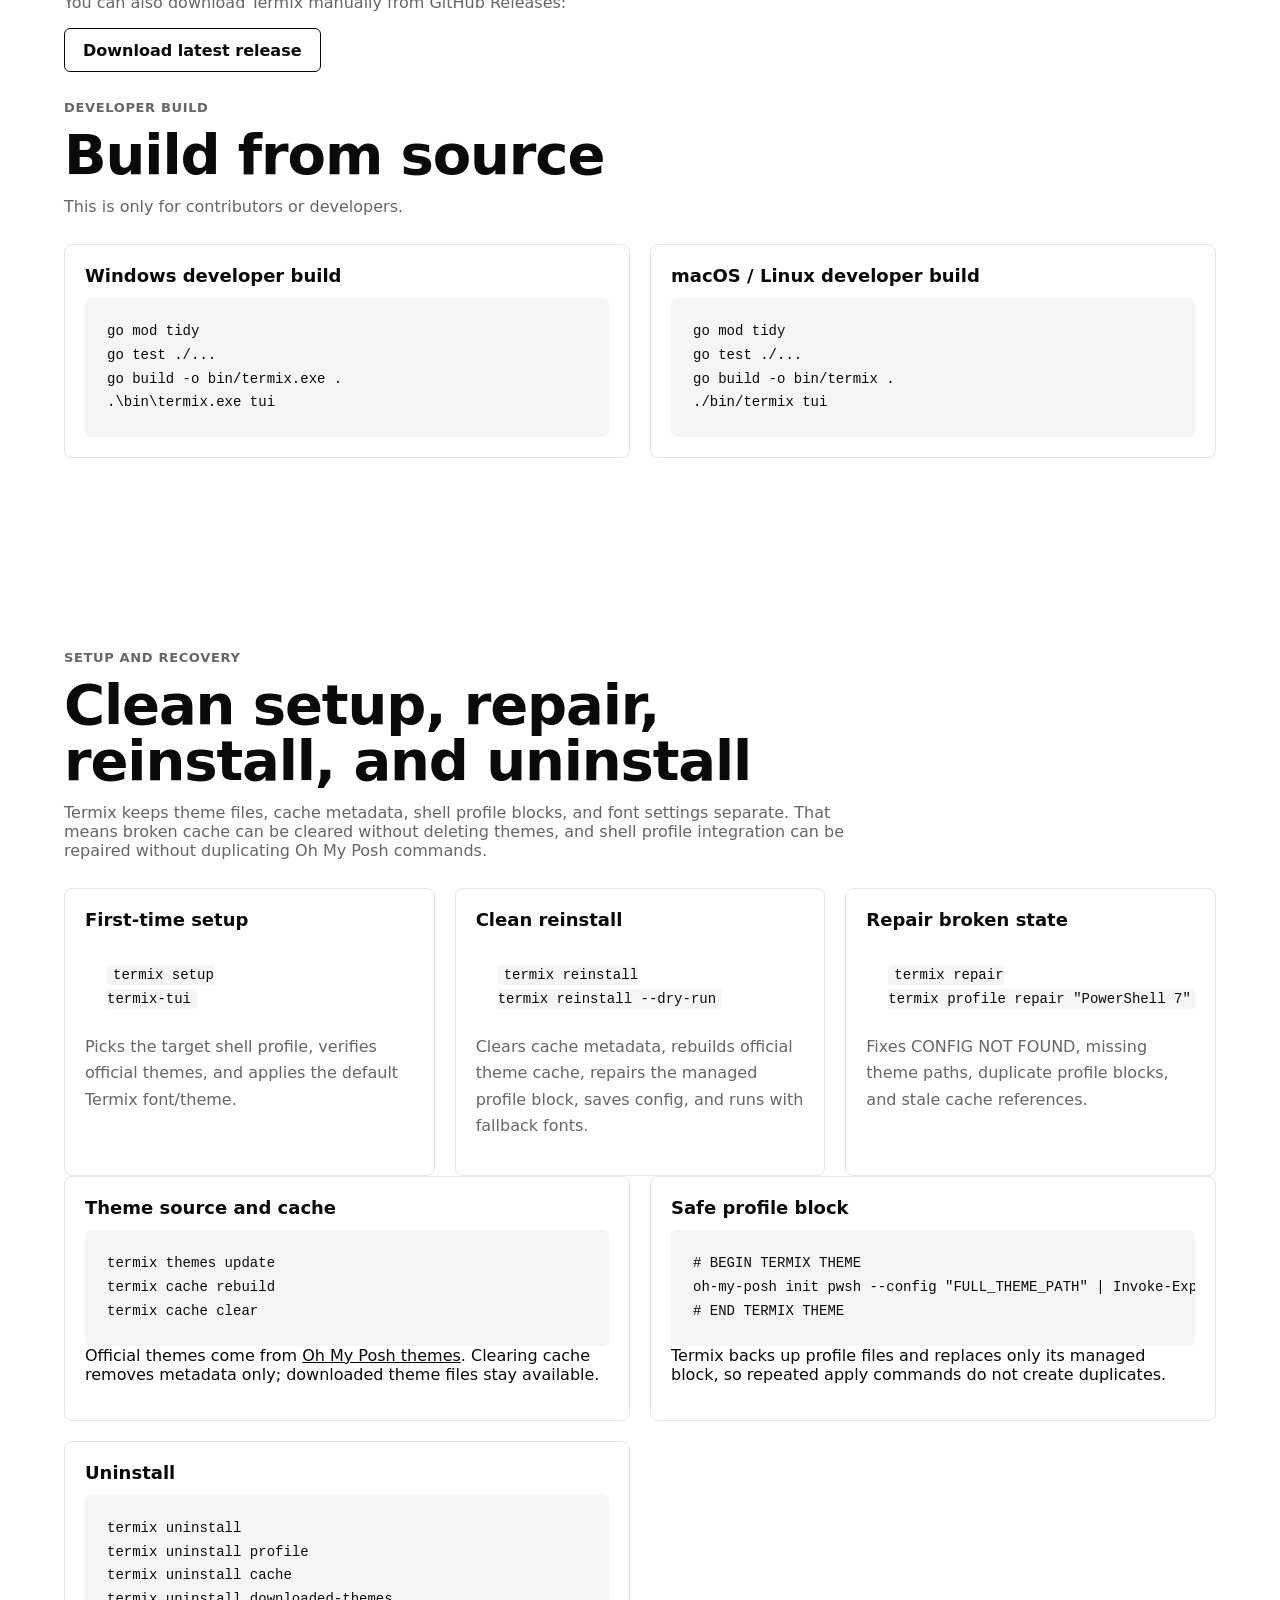
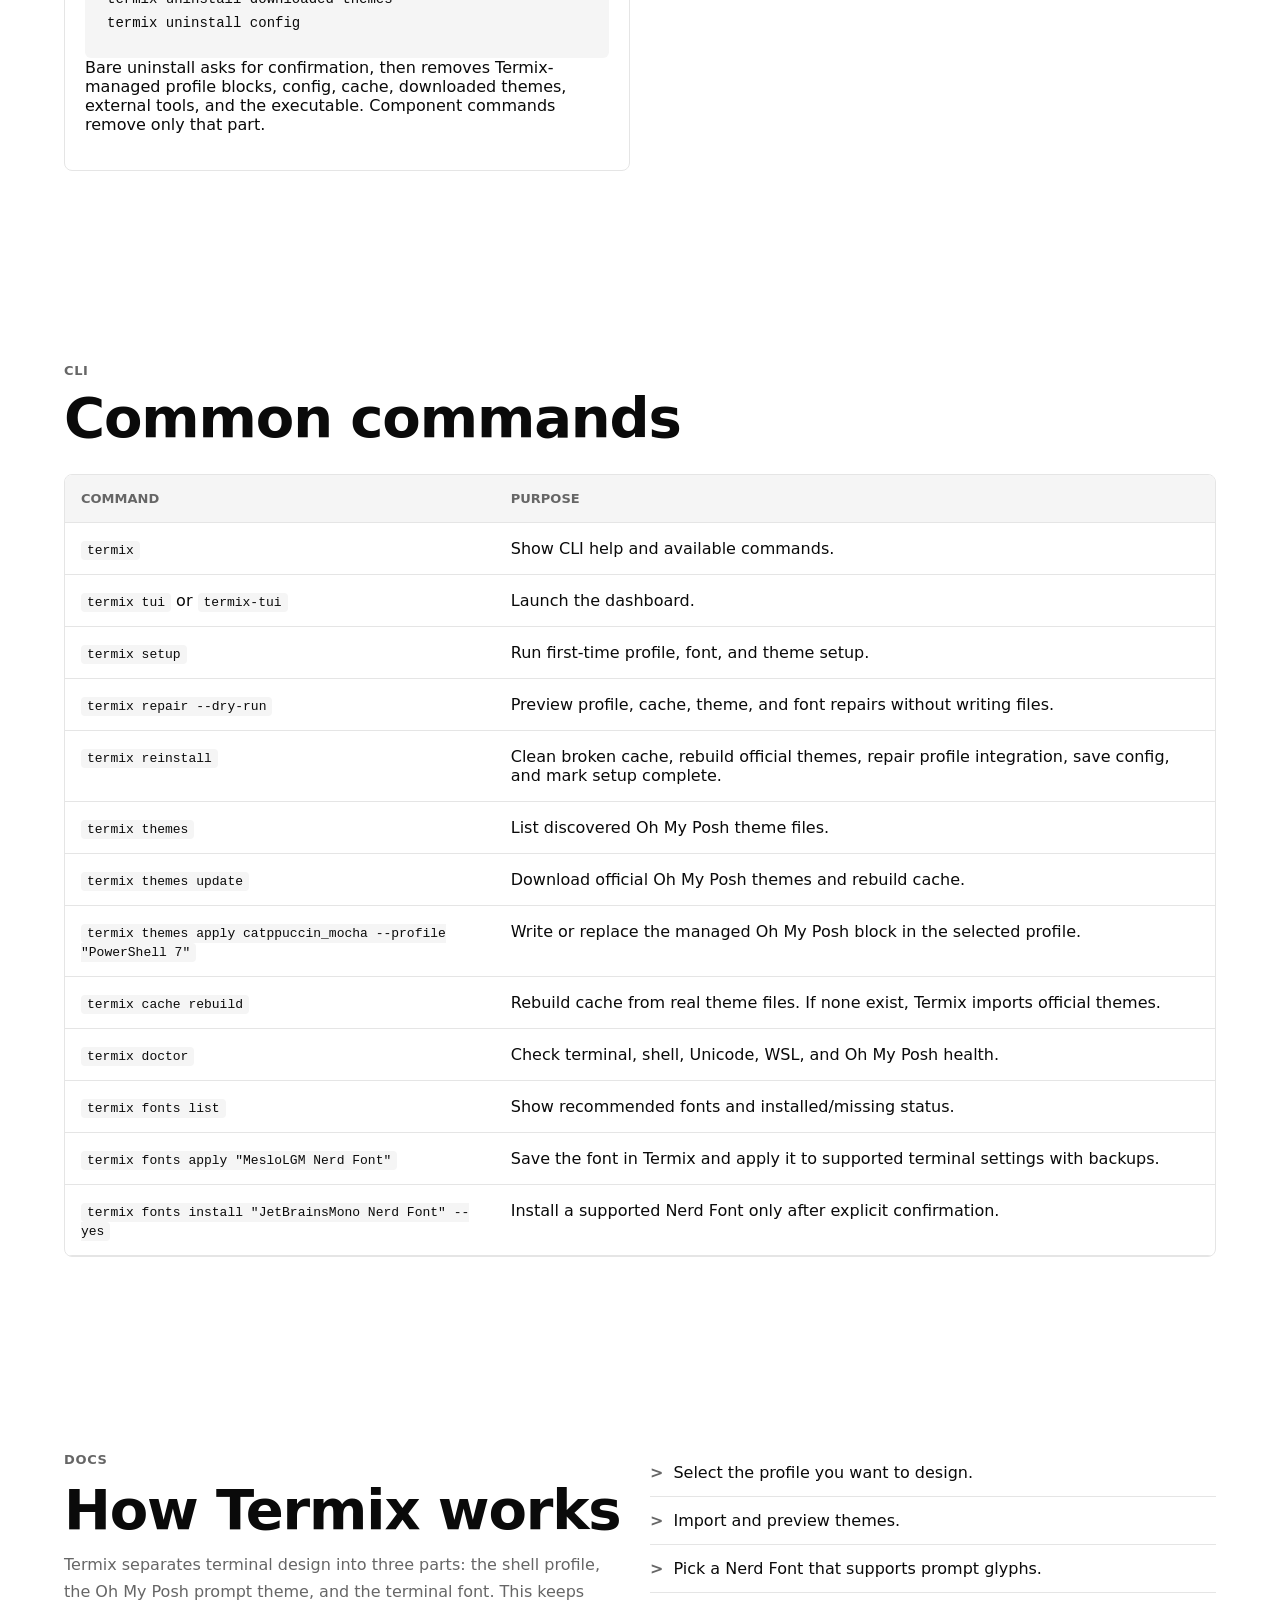
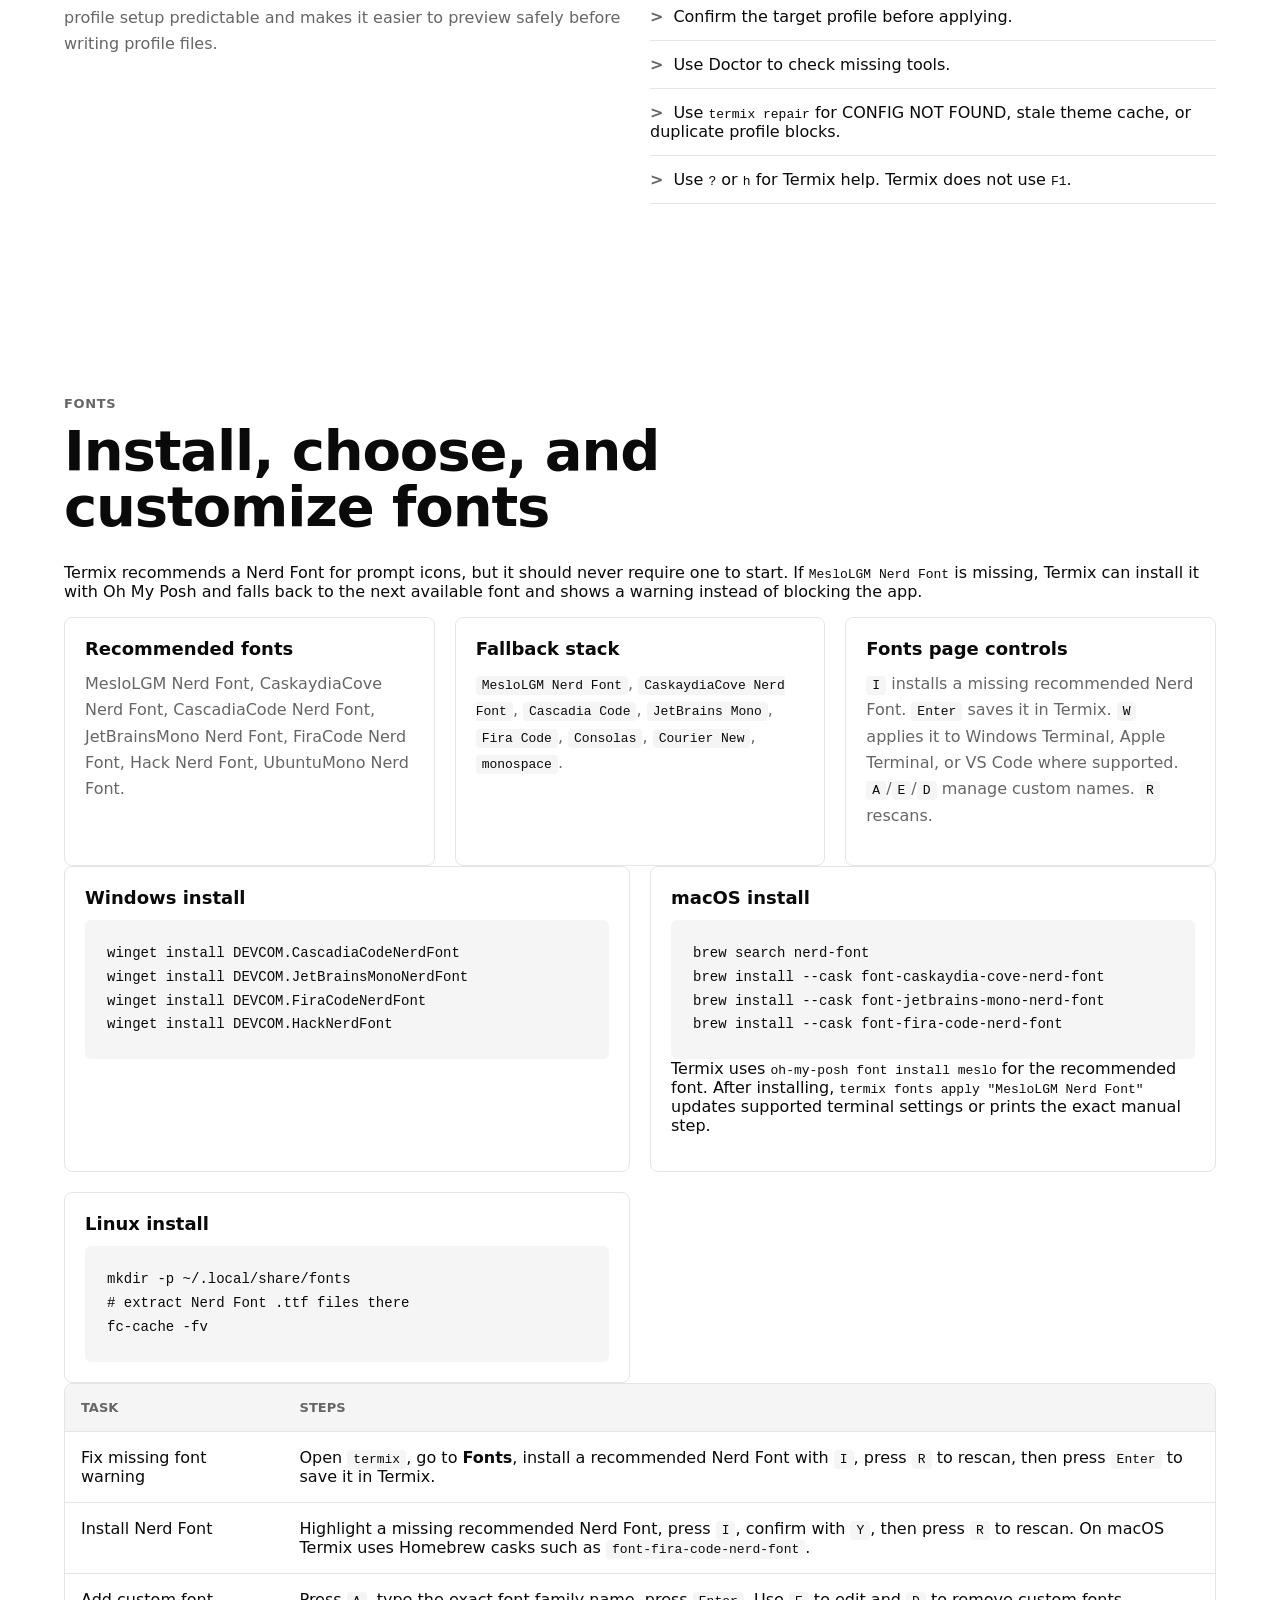
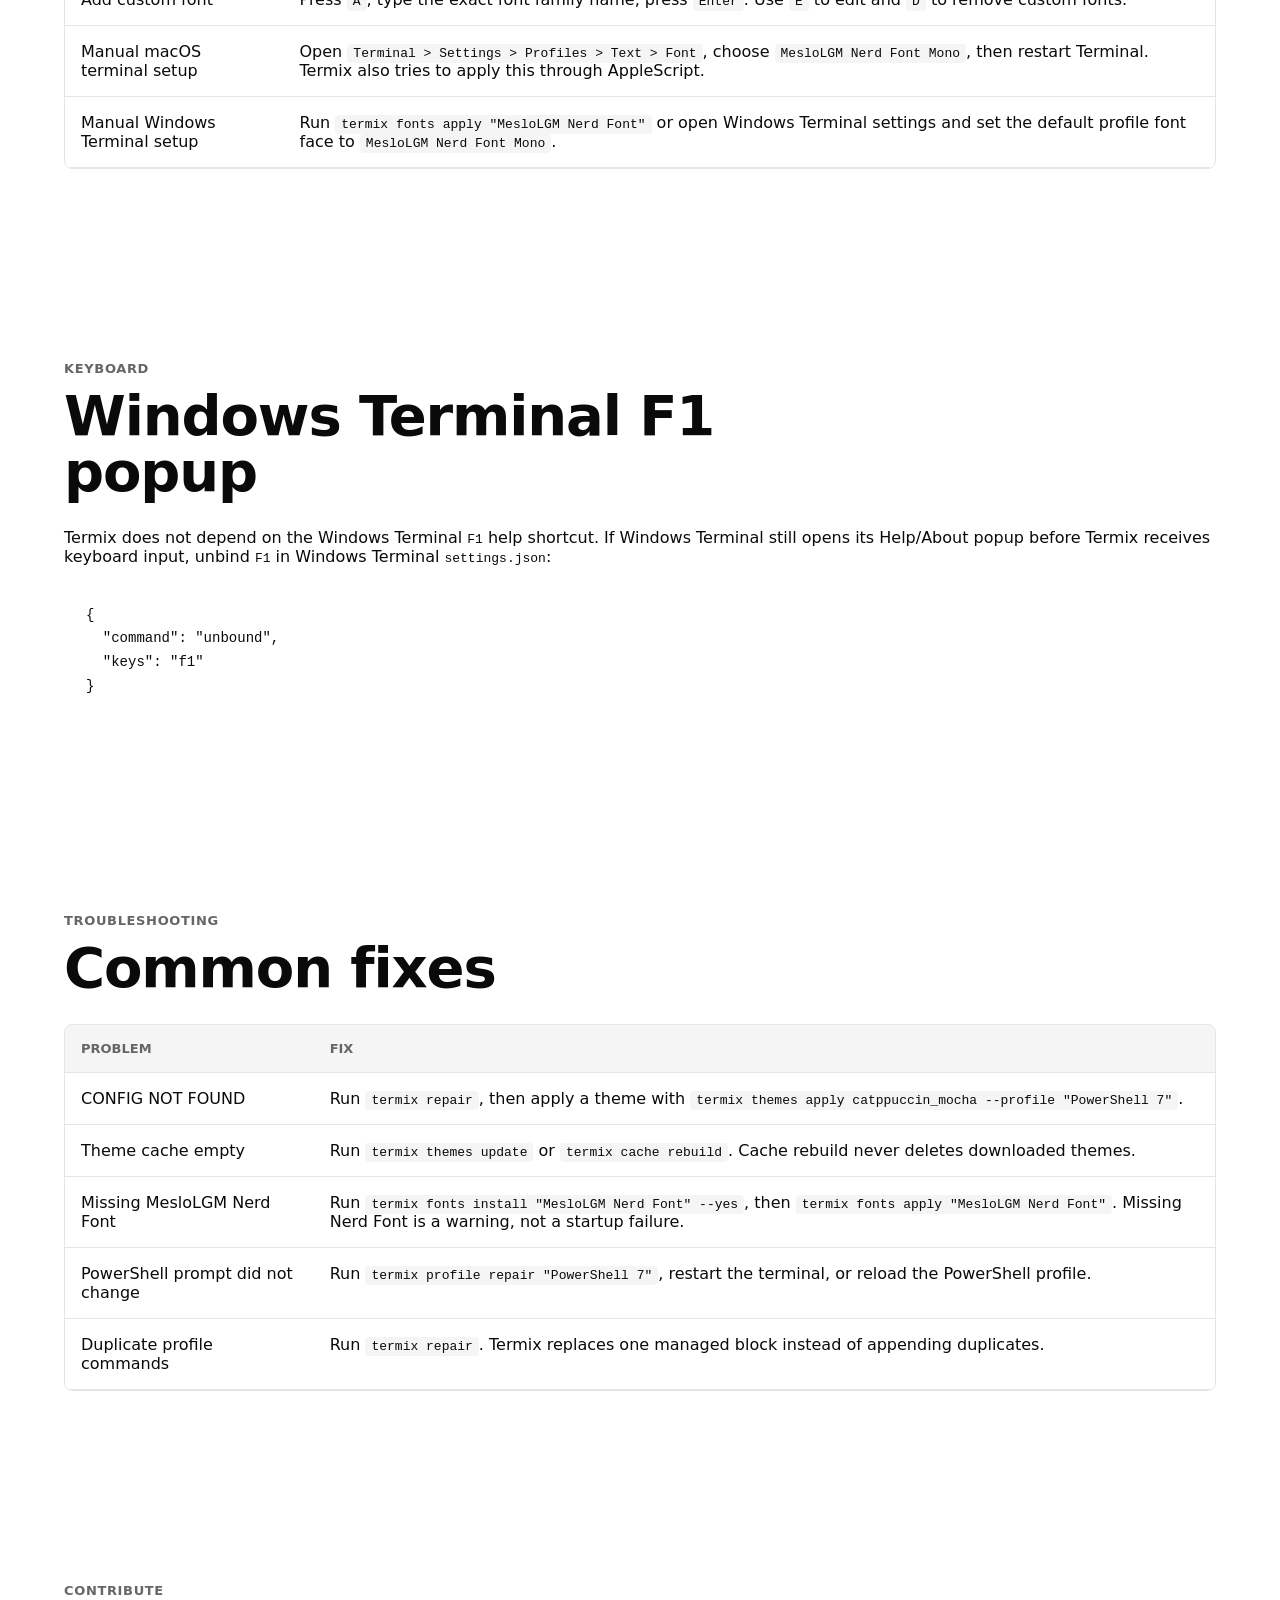
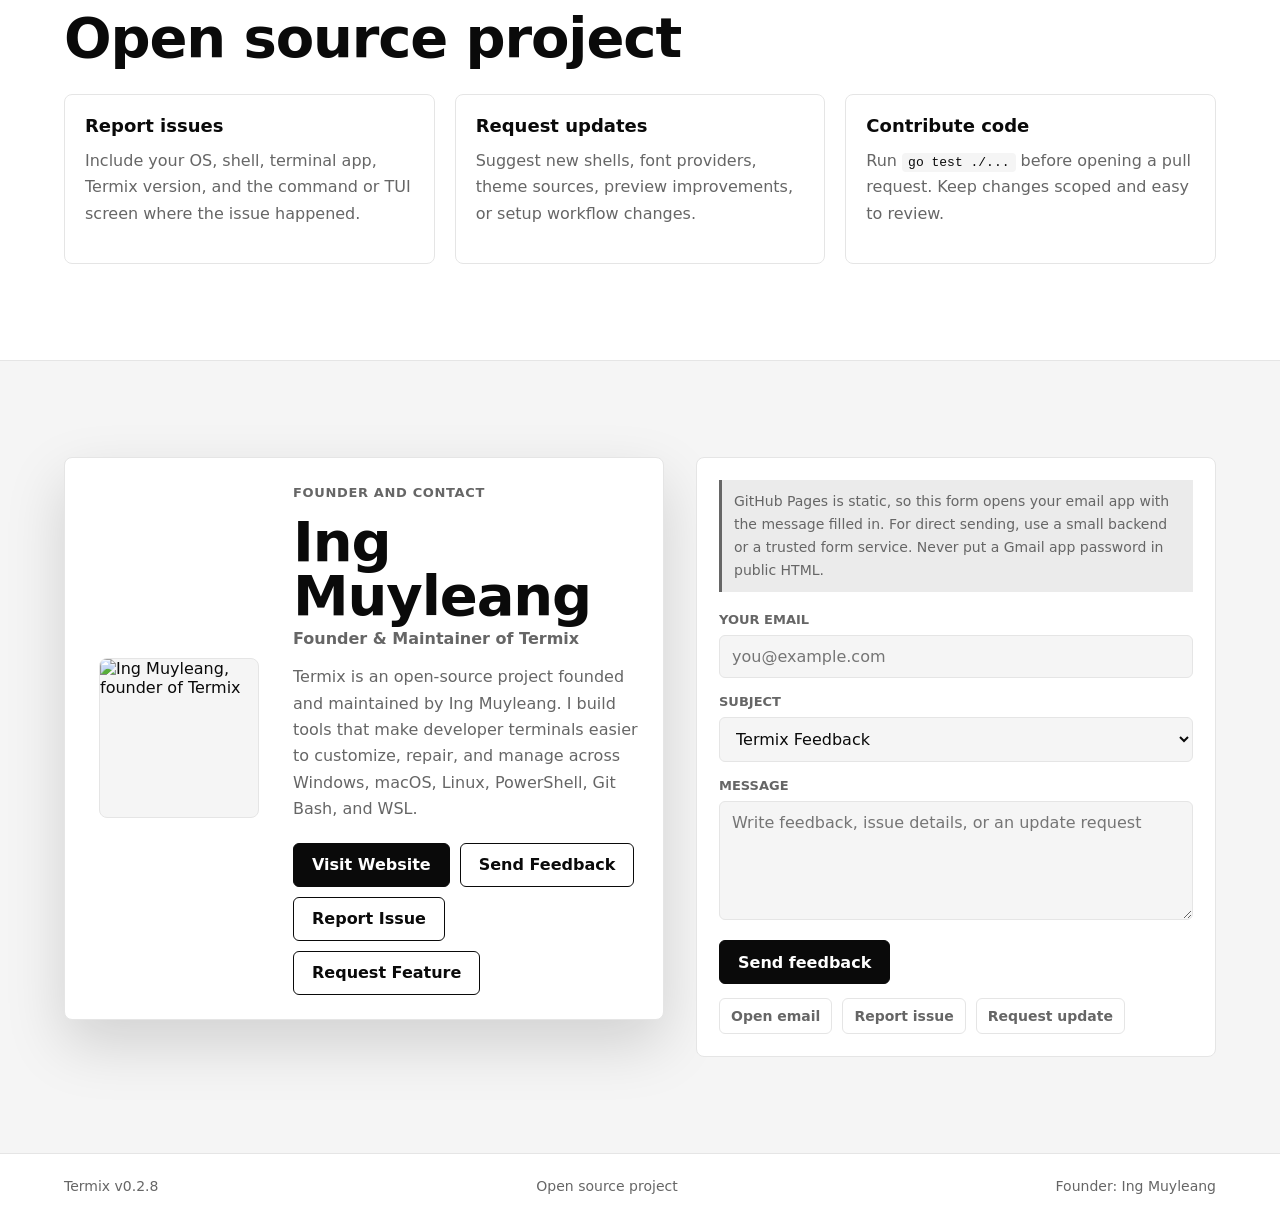
==== commit a2a59b54: "Speed up startup and clean uninstall" ====
--- a/docs/index.html
+++ b/docs/index.html
@@ -107,7 +107,7 @@
         </div>
         <div class="showcase-grid">
           <article class="tui-panel dark-panel">
-            <div class="tui-header"><strong>TERMIX v0.2.7</strong><span>Dark</span></div>
+            <div class="tui-header"><strong>TERMIX v0.2.8</strong><span>Dark</span></div>
             <div class="tui-body">
               <p class="tui-title">Navigation</p>
               <p><span class="cursor">›</span> Themes</p>
@@ -303,7 +303,7 @@
 termix uninstall cache
 termix uninstall downloaded-themes
 termix uninstall config</code></pre>
-            <p>Bare uninstall removes Termix-managed profile blocks, config, cache, downloaded themes, and the executable. Component commands remove only that part.</p>
+            <p>Bare uninstall asks for confirmation, then removes Termix-managed profile blocks, config, cache, downloaded themes, external tools, and the executable. Component commands remove only that part.</p>
           </article>
         </div>
       </section>
@@ -611,7 +611,7 @@
     </main>
 
     <footer class="site-footer">
-      <span>Termix v0.2.7</span>
+      <span>Termix v0.2.8</span>
       <span>Open source project</span>
       <span>Founder: Ing Muyleang</span>
     </footer>
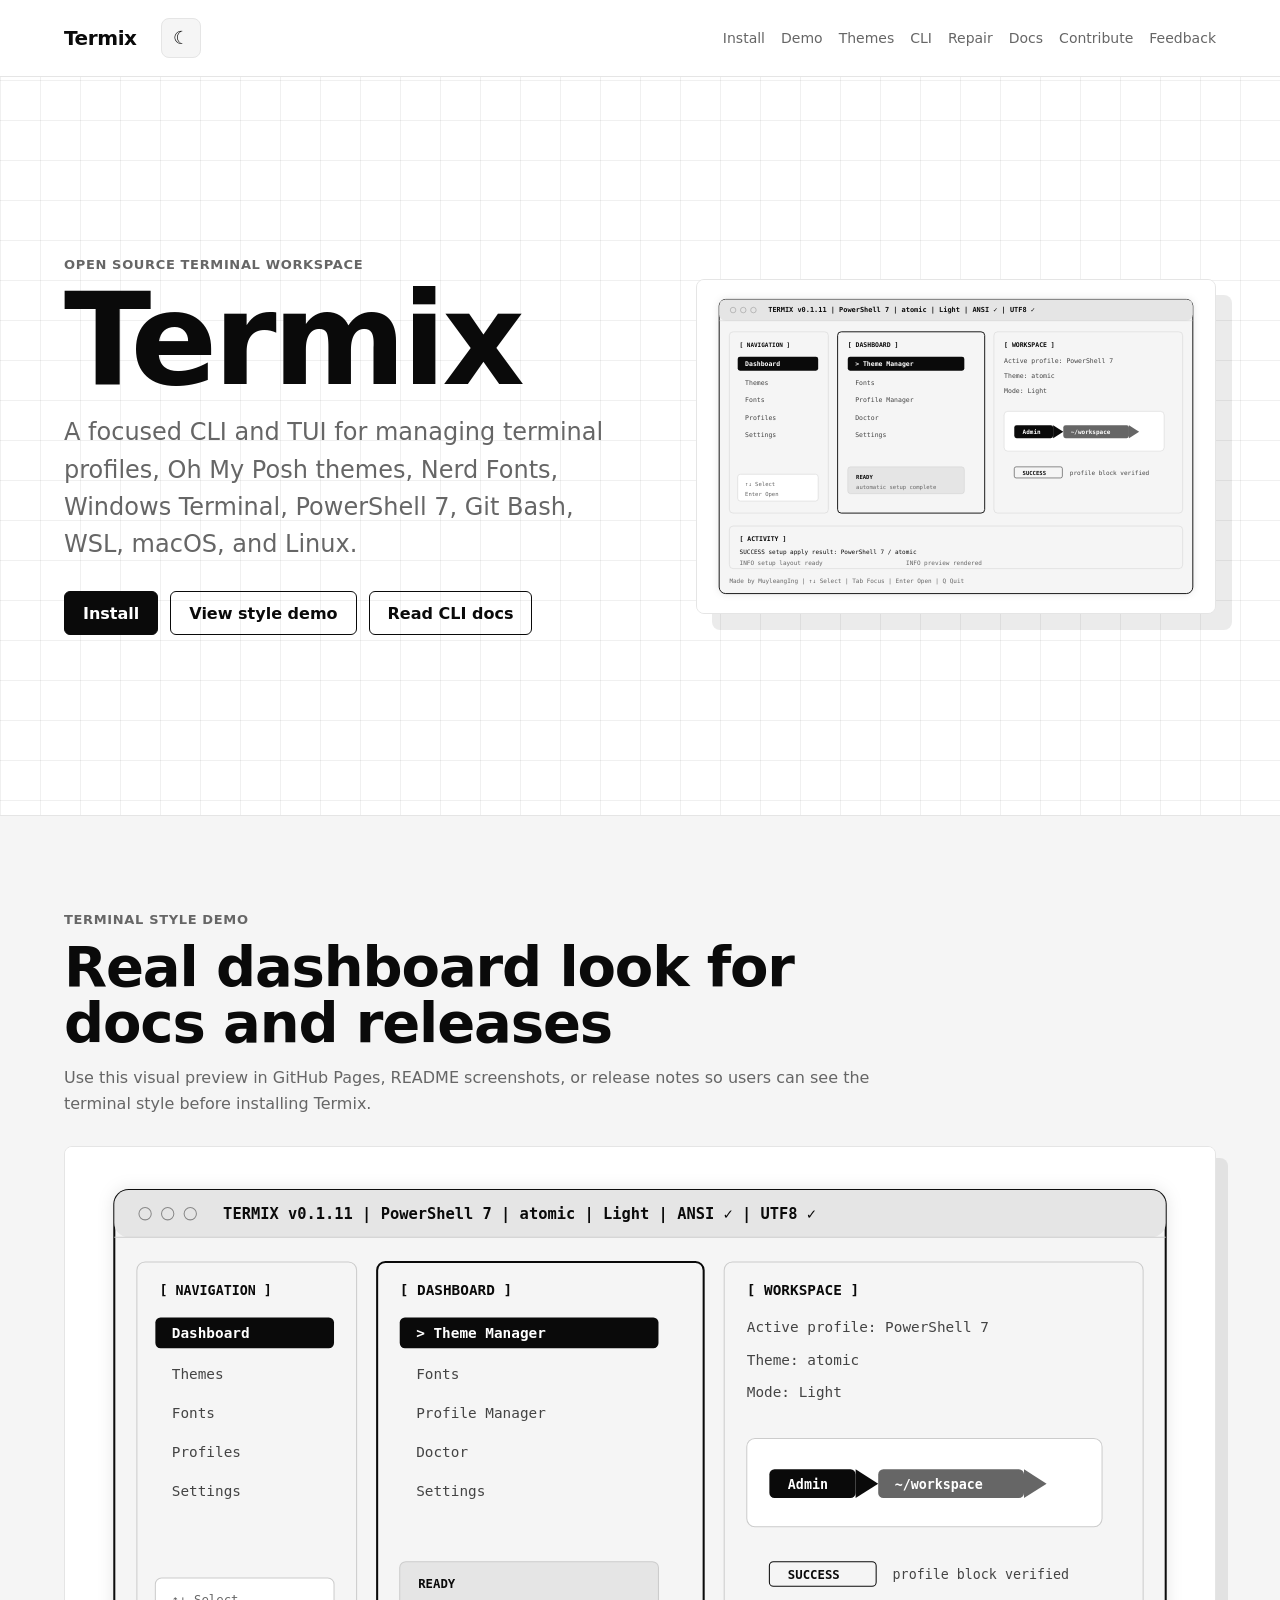
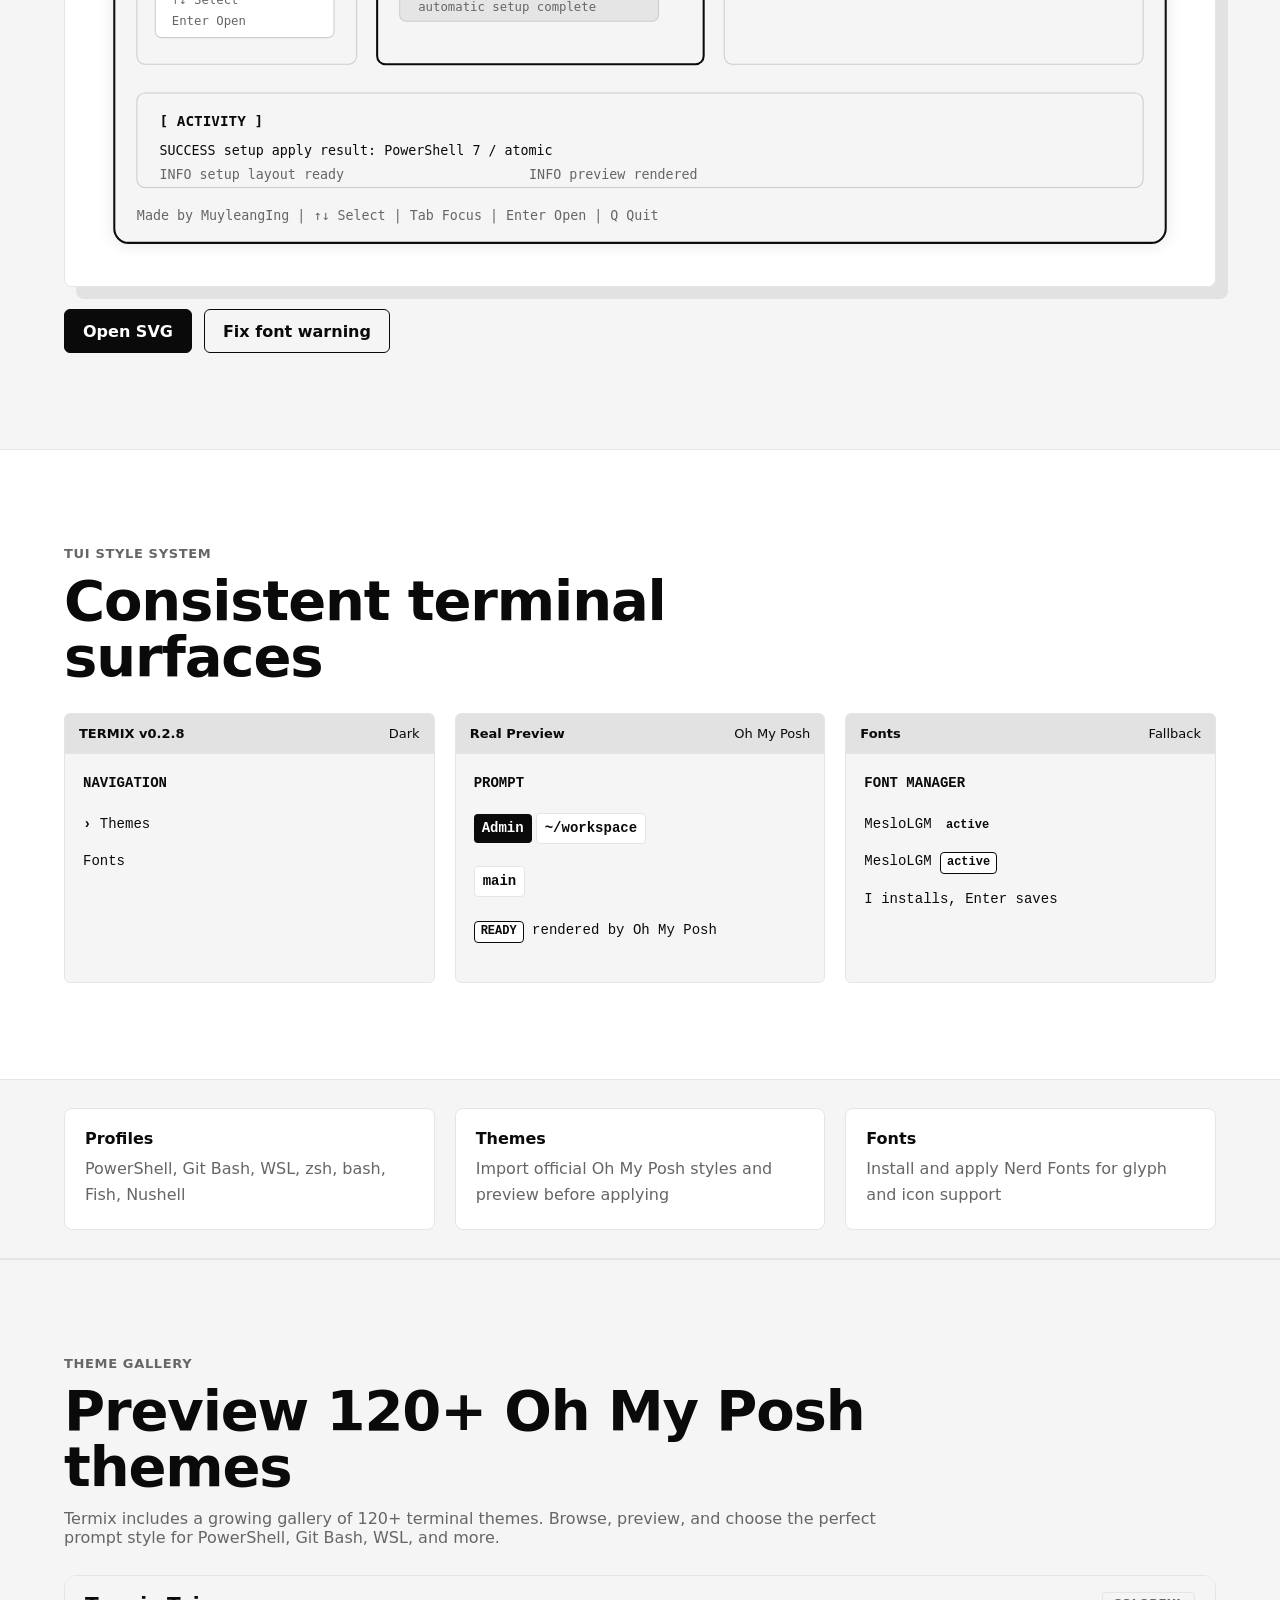
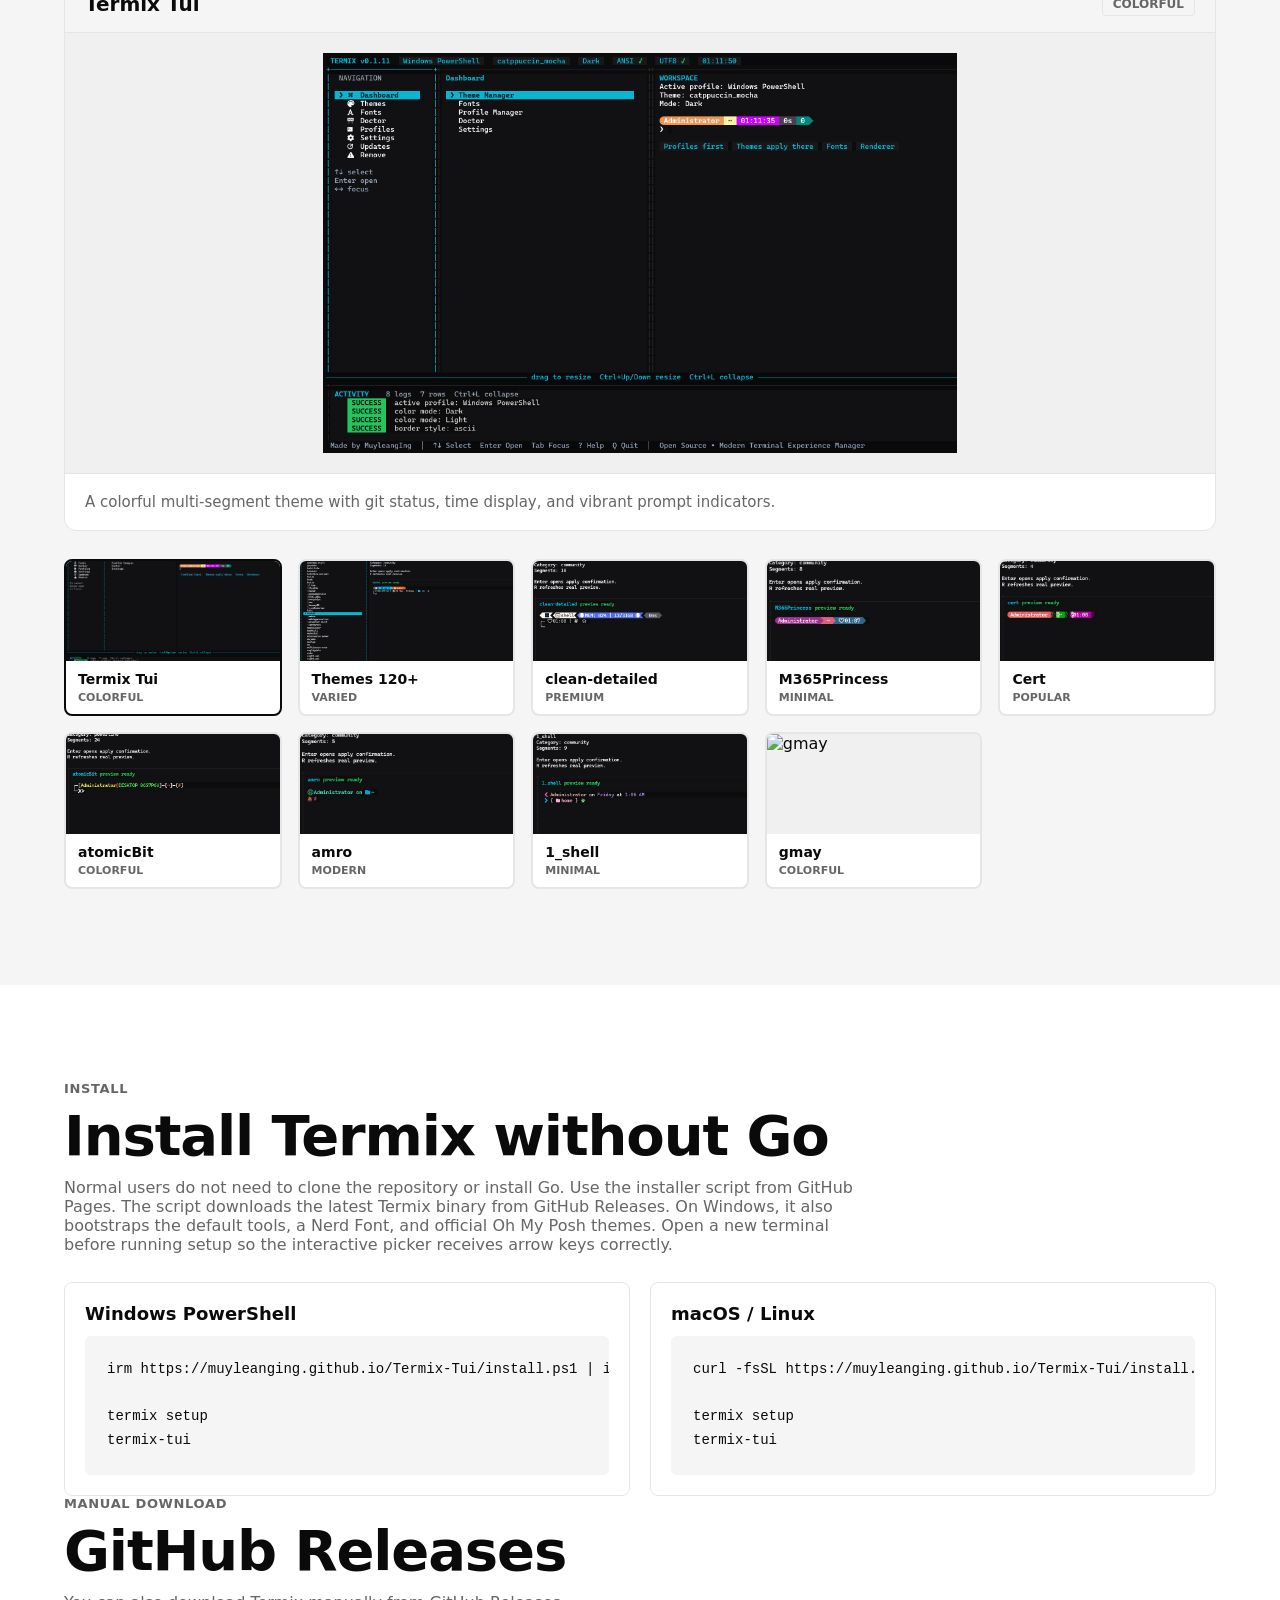
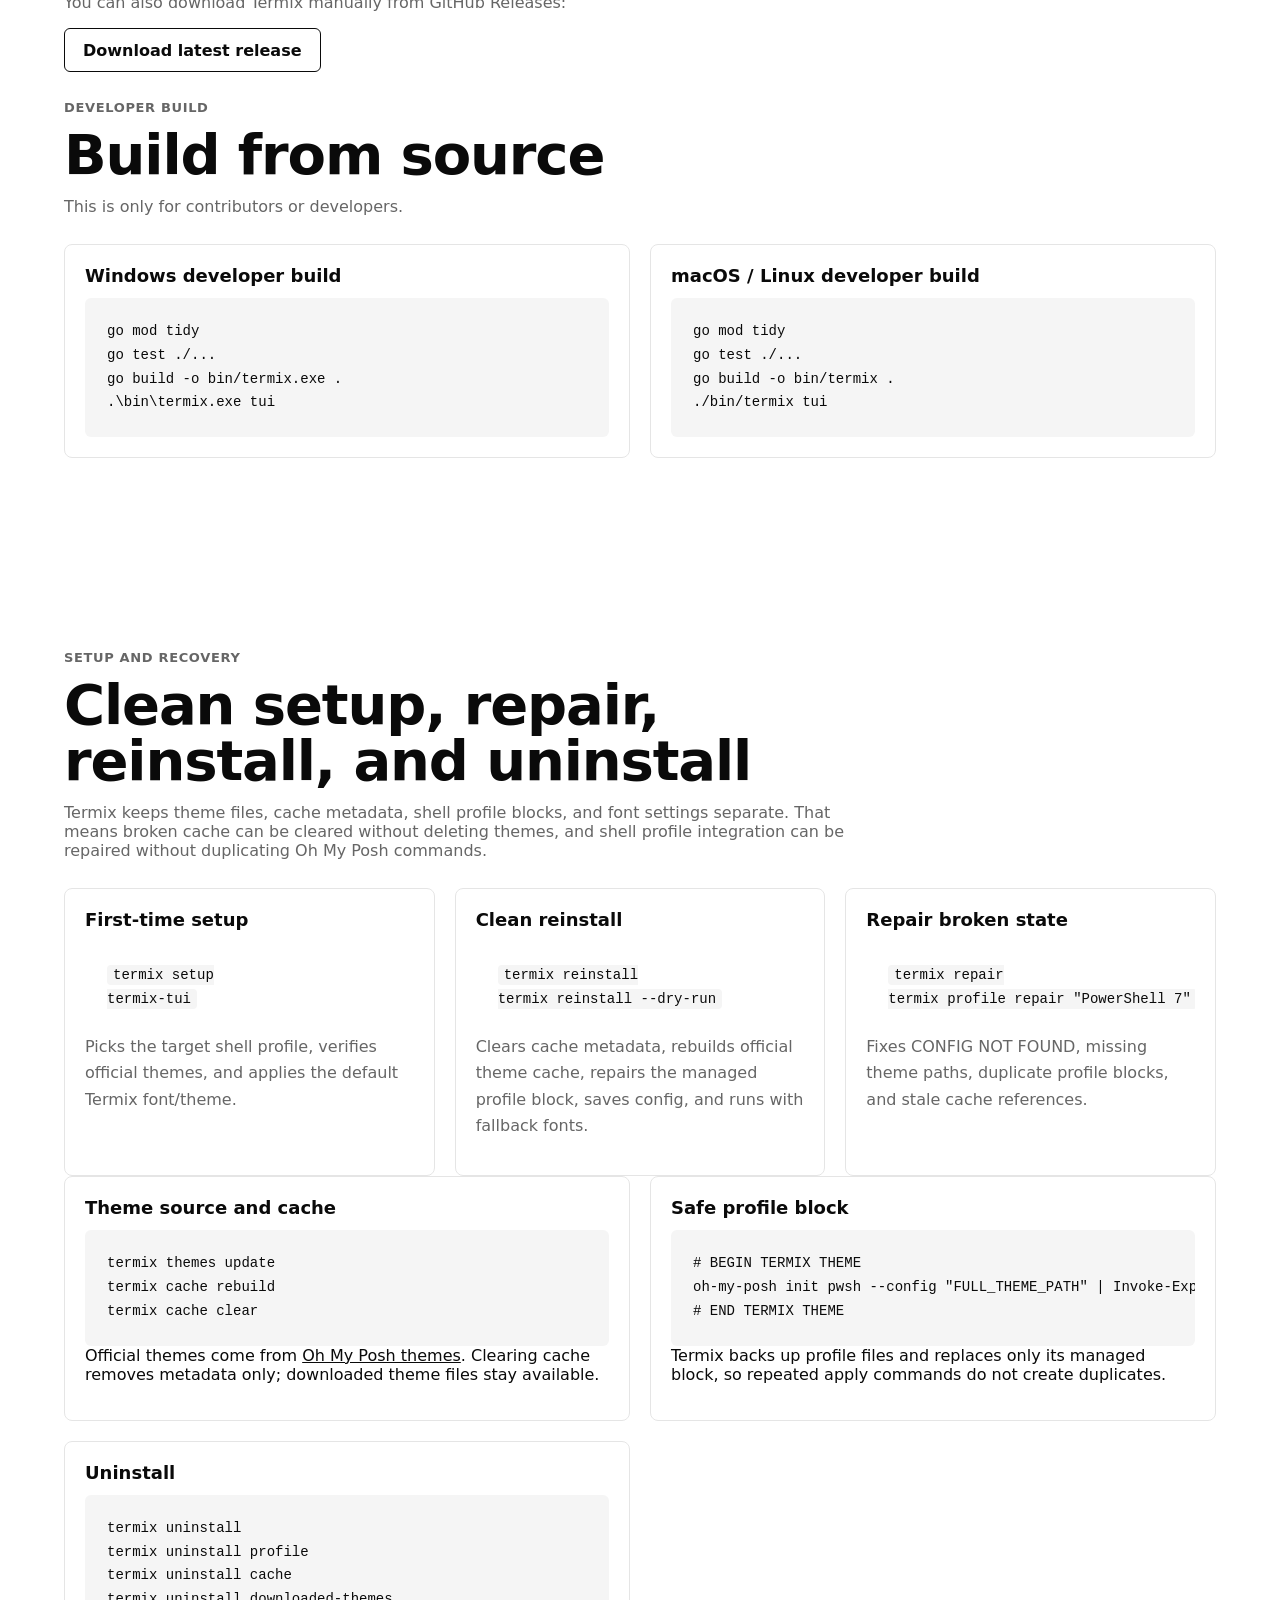
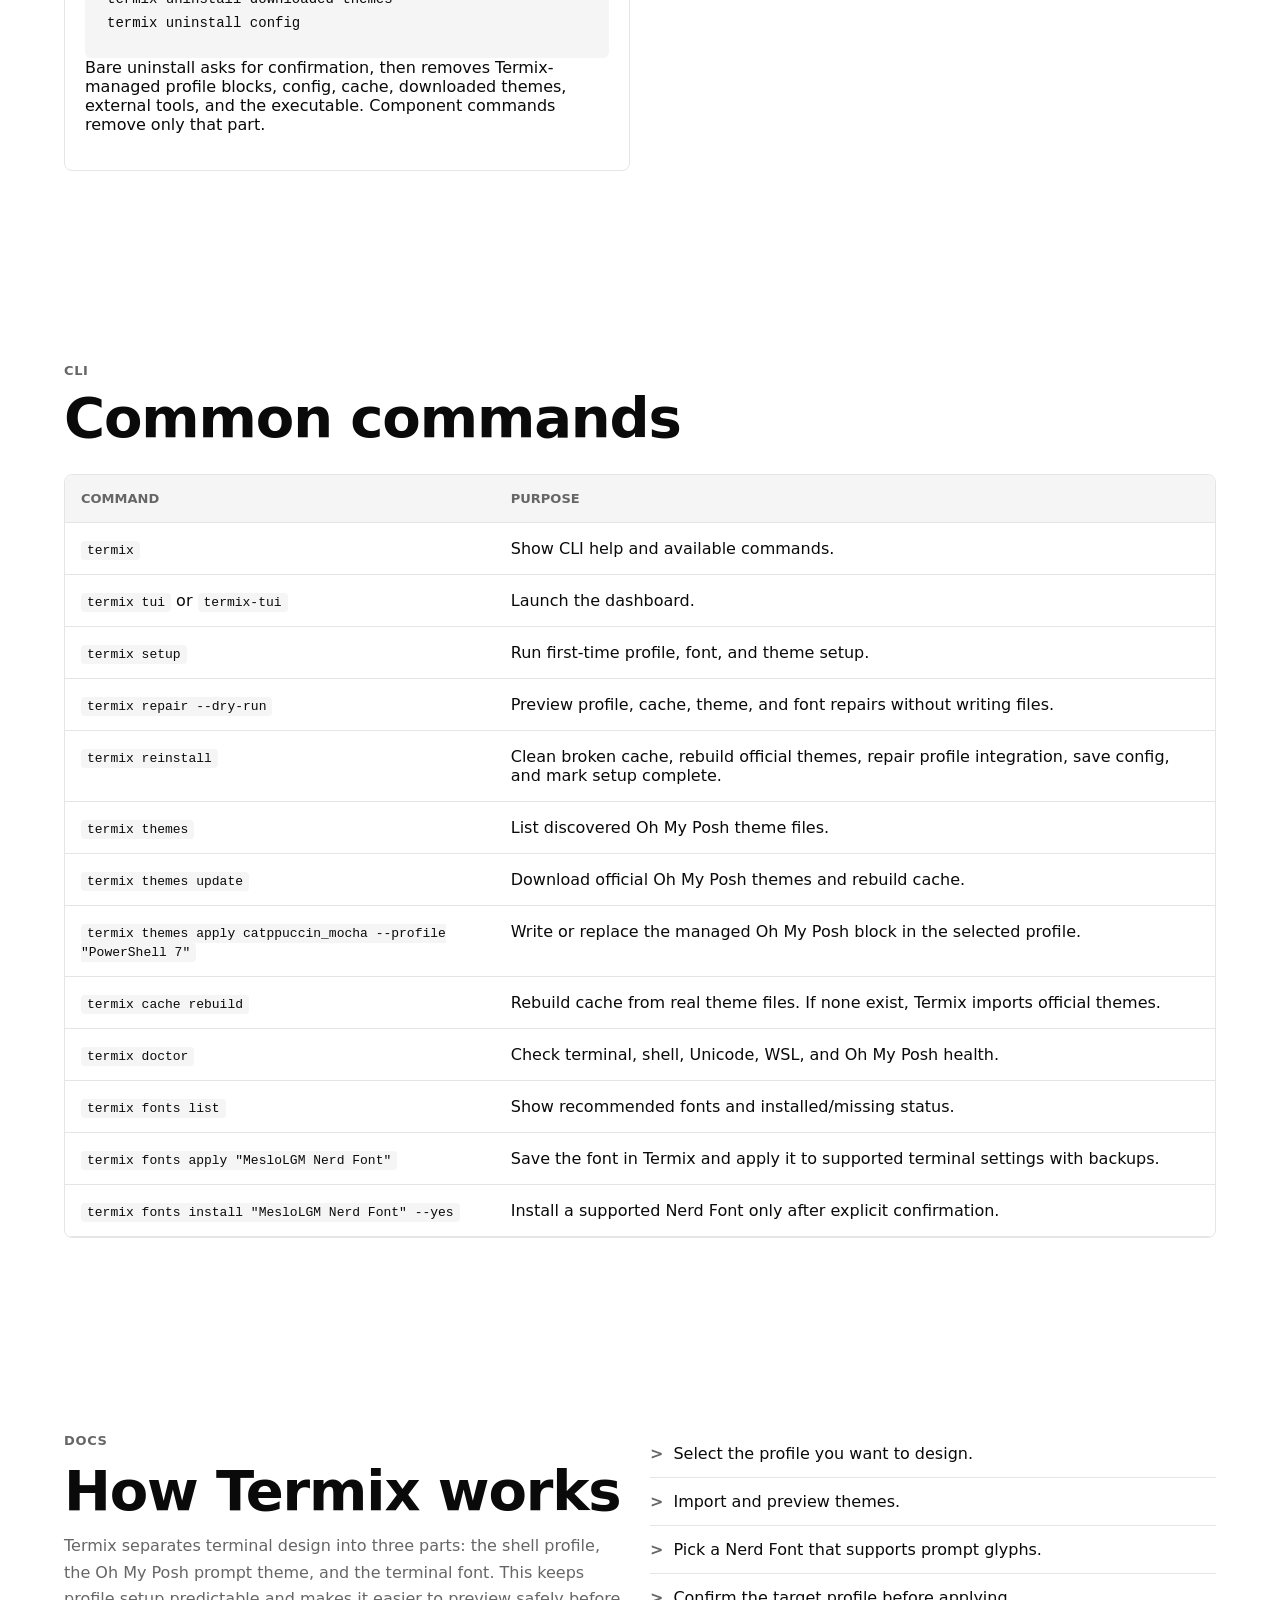
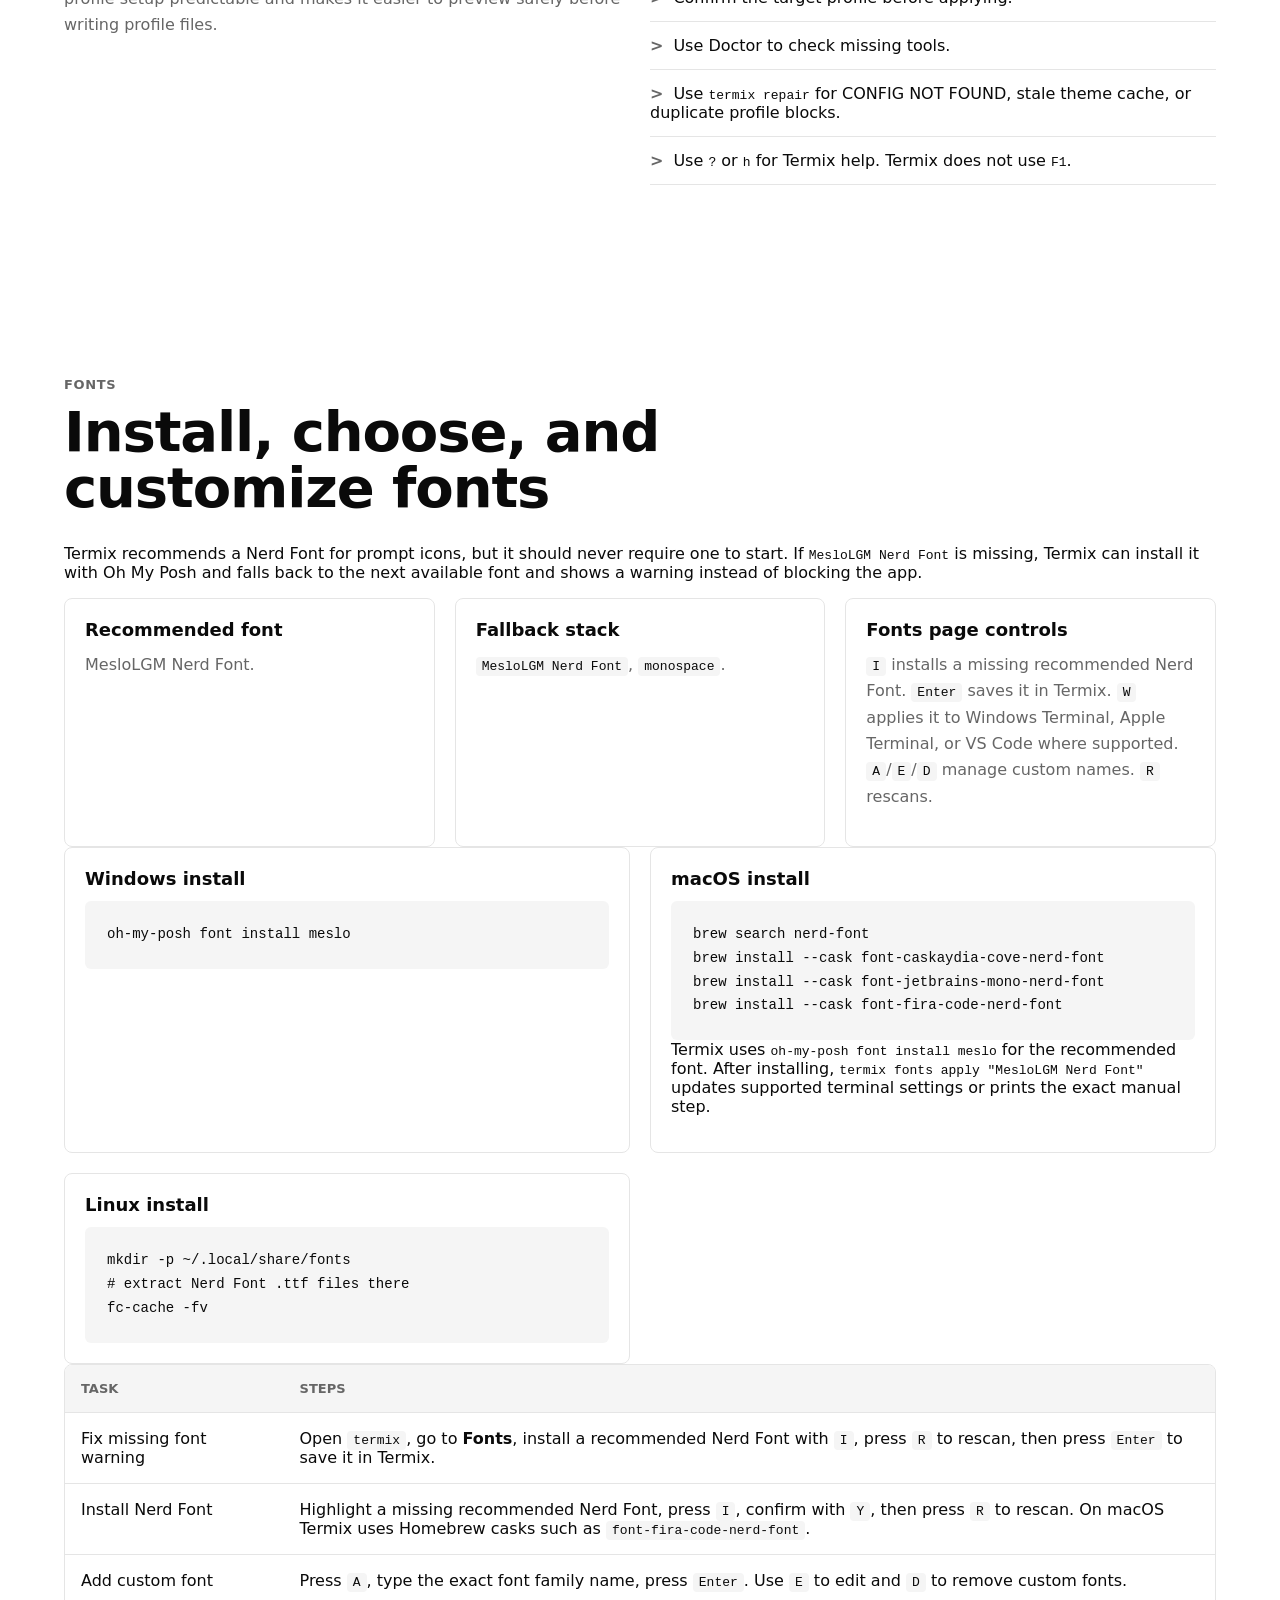
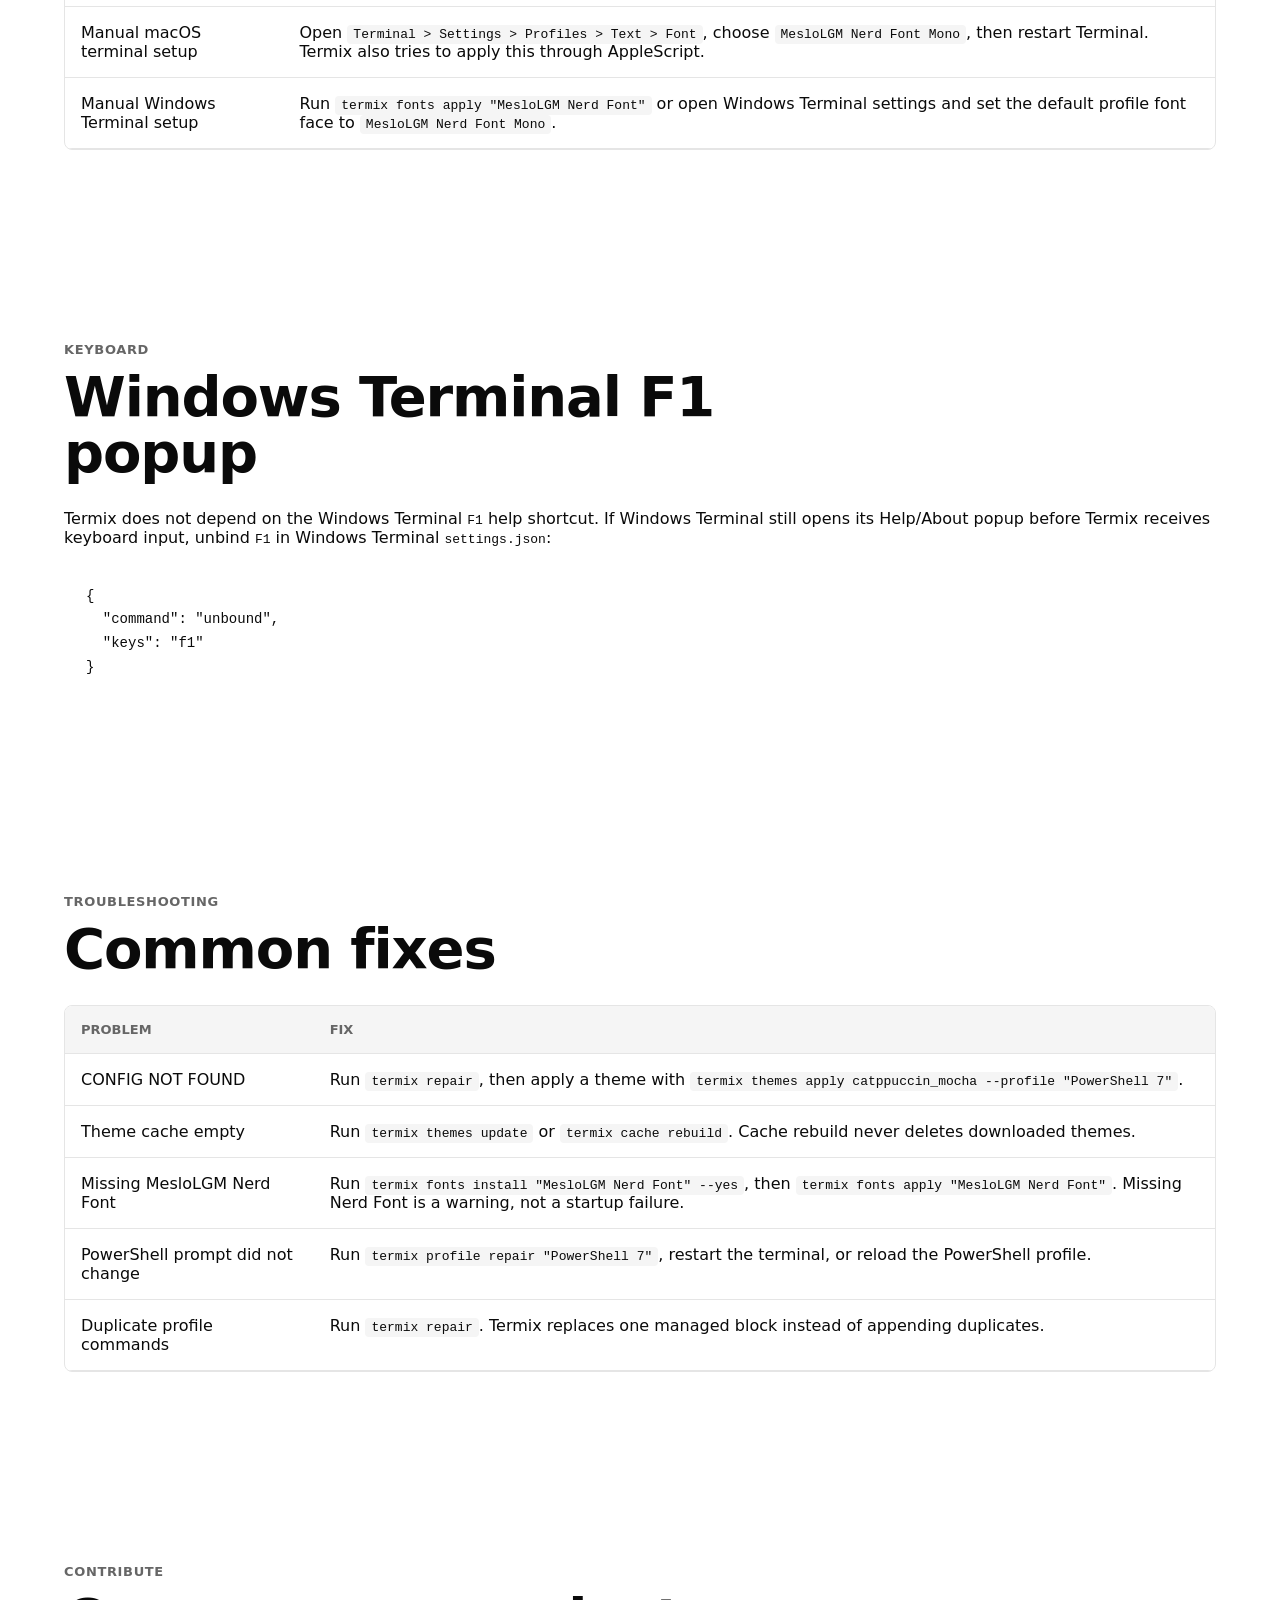
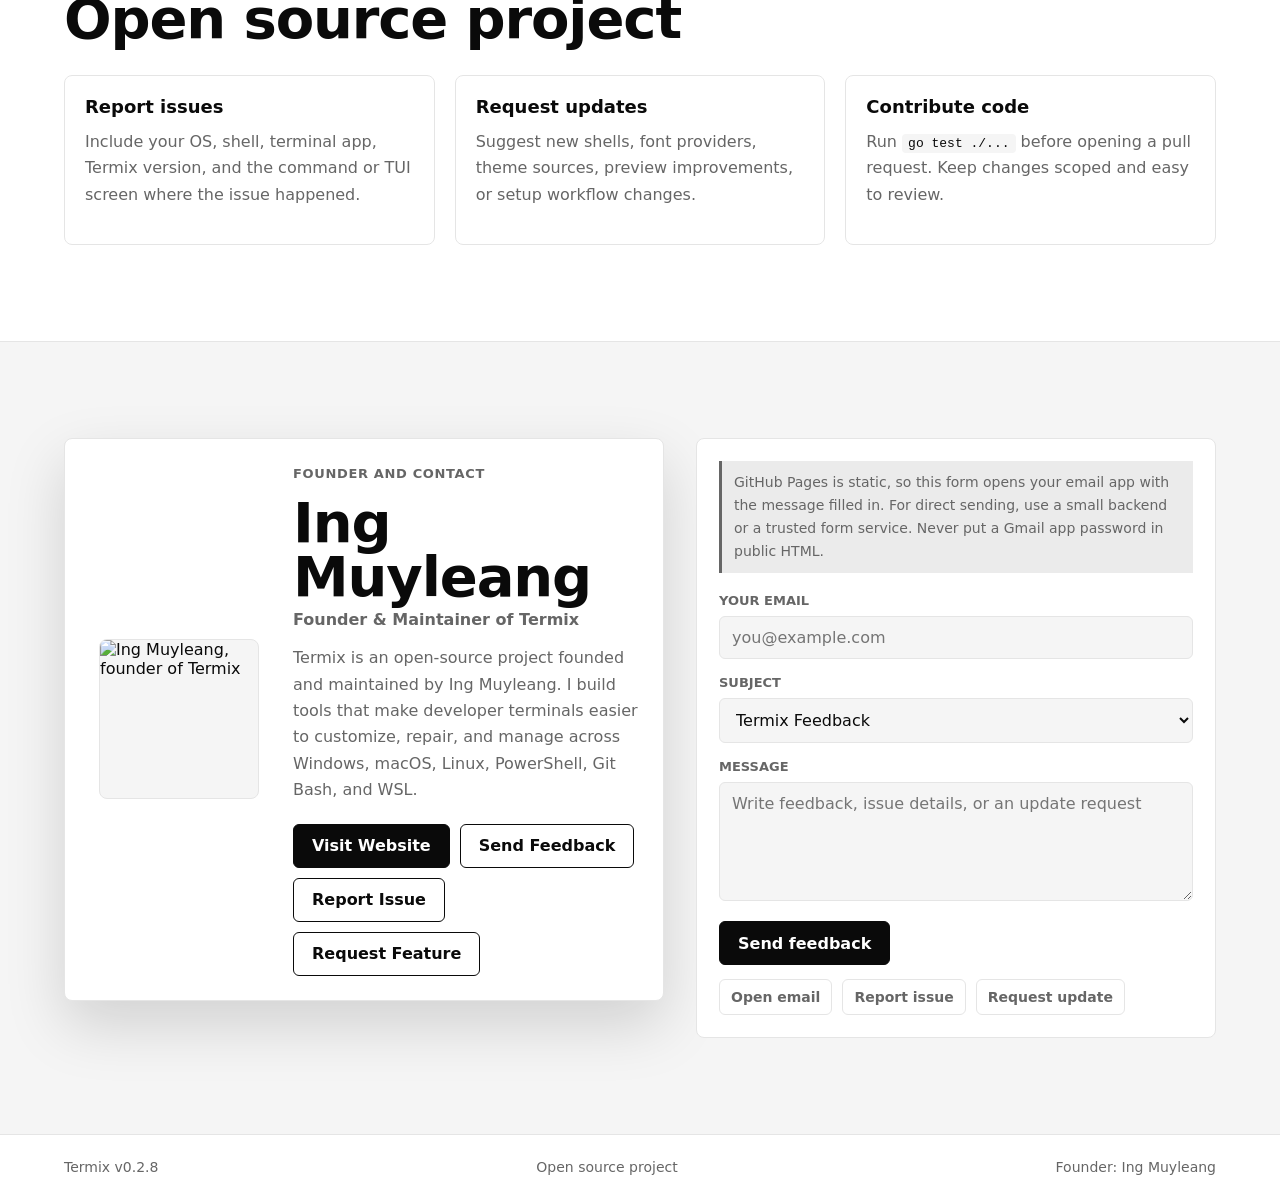
==== commit f33bcfcb: "Use Meslo only and bootstrap themes on Unix" ====
--- a/docs/index.html
+++ b/docs/index.html
@@ -128,7 +128,7 @@
             <div class="tui-body">
               <p class="tui-title">Font Manager</p>
               <p>MesloLGM <span class="status good">active</span></p>
-              <p>Cascadia Code <span class="status success">active</span></p>
+              <p>MesloLGM <span class="status success">active</span></p>
               <p>I installs, Enter saves</p>
             </div>
           </article>
@@ -371,7 +371,7 @@
                 <td>Save the font in Termix and apply it to supported terminal settings with backups.</td>
               </tr>
               <tr>
-                <td><code>termix fonts install "JetBrainsMono Nerd Font" --yes</code></td>
+                <td><code>termix fonts install "MesloLGM Nerd Font" --yes</code></td>
                 <td>Install a supported Nerd Font only after explicit confirmation.</td>
               </tr>
             </tbody>
@@ -413,12 +413,12 @@
         </p>
         <div class="card-grid">
           <article class="plain-card">
-            <h3>Recommended fonts</h3>
-            <p>MesloLGM Nerd Font, CaskaydiaCove Nerd Font, CascadiaCode Nerd Font, JetBrainsMono Nerd Font, FiraCode Nerd Font, Hack Nerd Font, UbuntuMono Nerd Font.</p>
+            <h3>Recommended font</h3>
+            <p>MesloLGM Nerd Font.</p>
           </article>
           <article class="plain-card">
             <h3>Fallback stack</h3>
-            <p><code>MesloLGM Nerd Font</code>, <code>CaskaydiaCove Nerd Font</code>, <code>Cascadia Code</code>, <code>JetBrains Mono</code>, <code>Fira Code</code>, <code>Consolas</code>, <code>Courier New</code>, <code>monospace</code>.</p>
+            <p><code>MesloLGM Nerd Font</code>, <code>monospace</code>.</p>
           </article>
           <article class="plain-card">
             <h3>Fonts page controls</h3>
@@ -428,10 +428,7 @@
         <div class="code-grid">
           <article>
             <h3>Windows install</h3>
-            <pre><code>winget install DEVCOM.CascadiaCodeNerdFont
-winget install DEVCOM.JetBrainsMonoNerdFont
-winget install DEVCOM.FiraCodeNerdFont
-winget install DEVCOM.HackNerdFont</code></pre>
+            <pre><code>oh-my-posh font install meslo</code></pre>
           </article>
           <article>
             <h3>macOS install</h3>
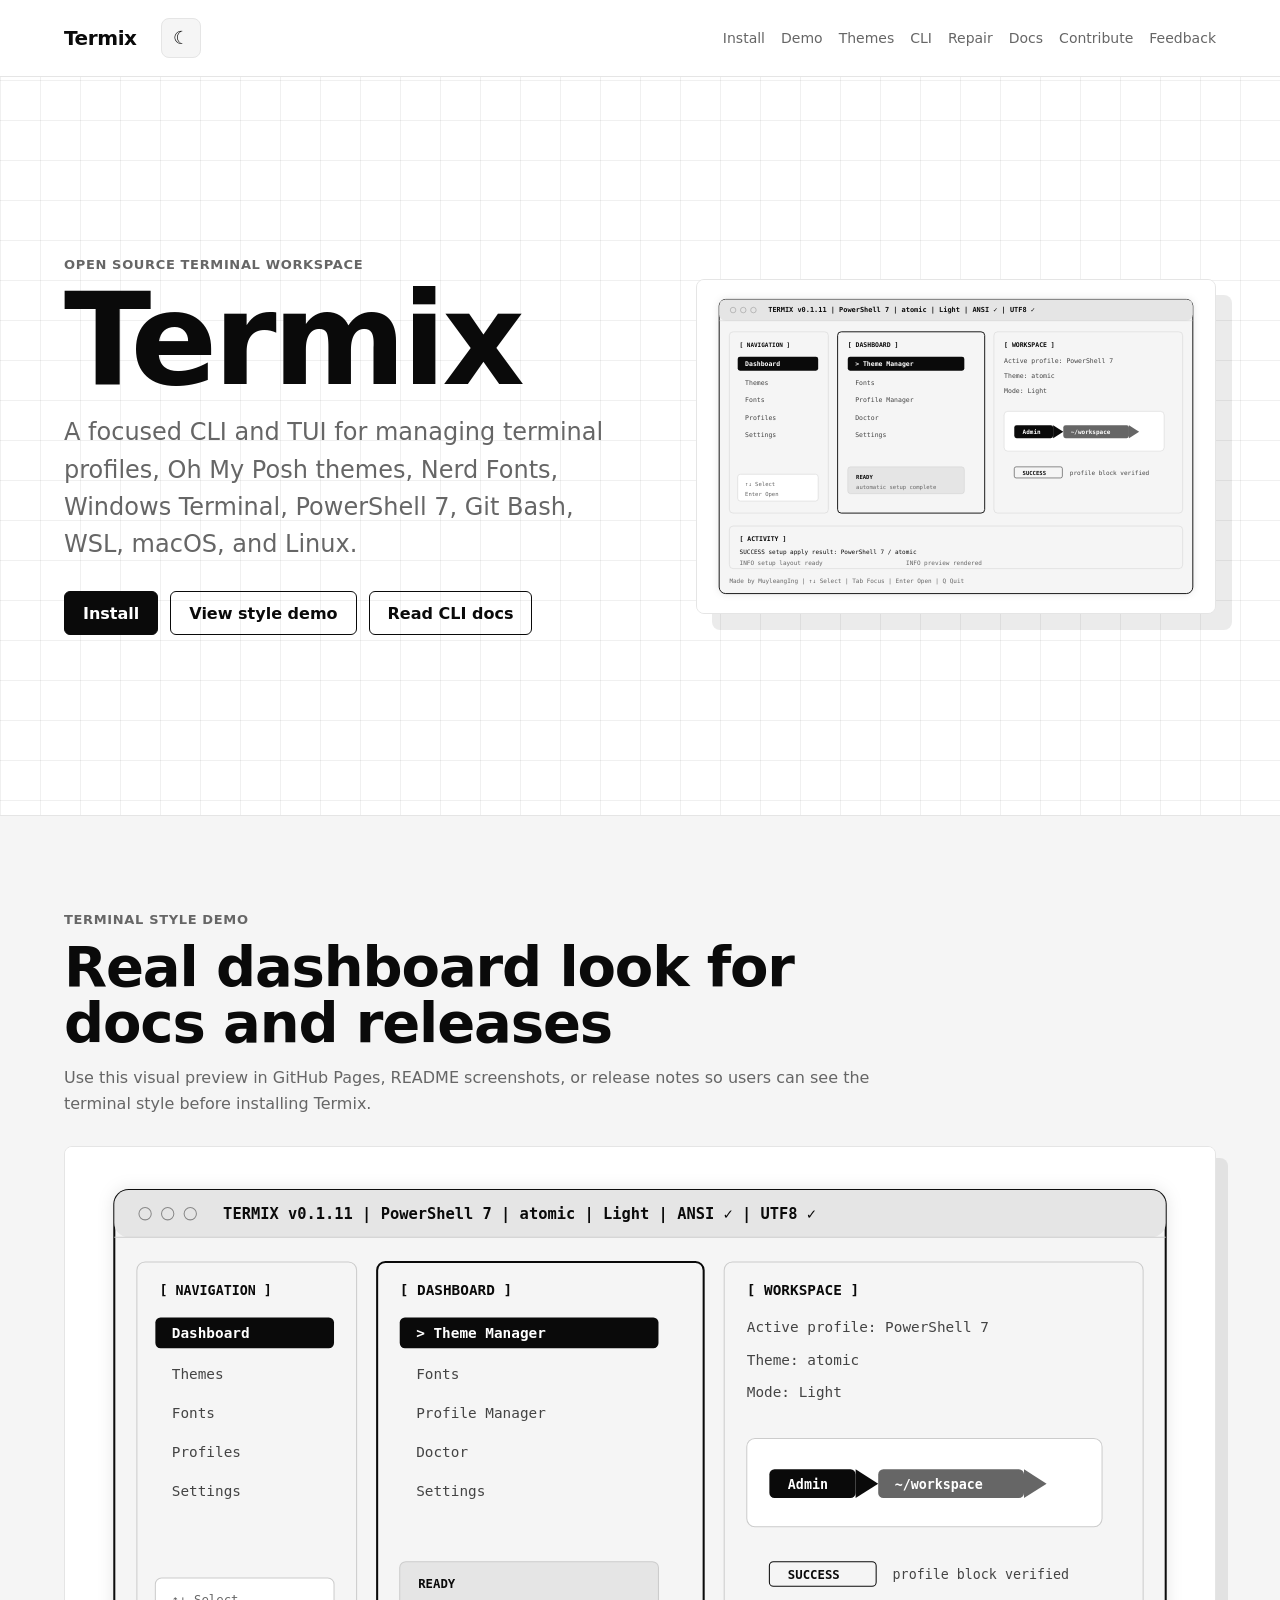
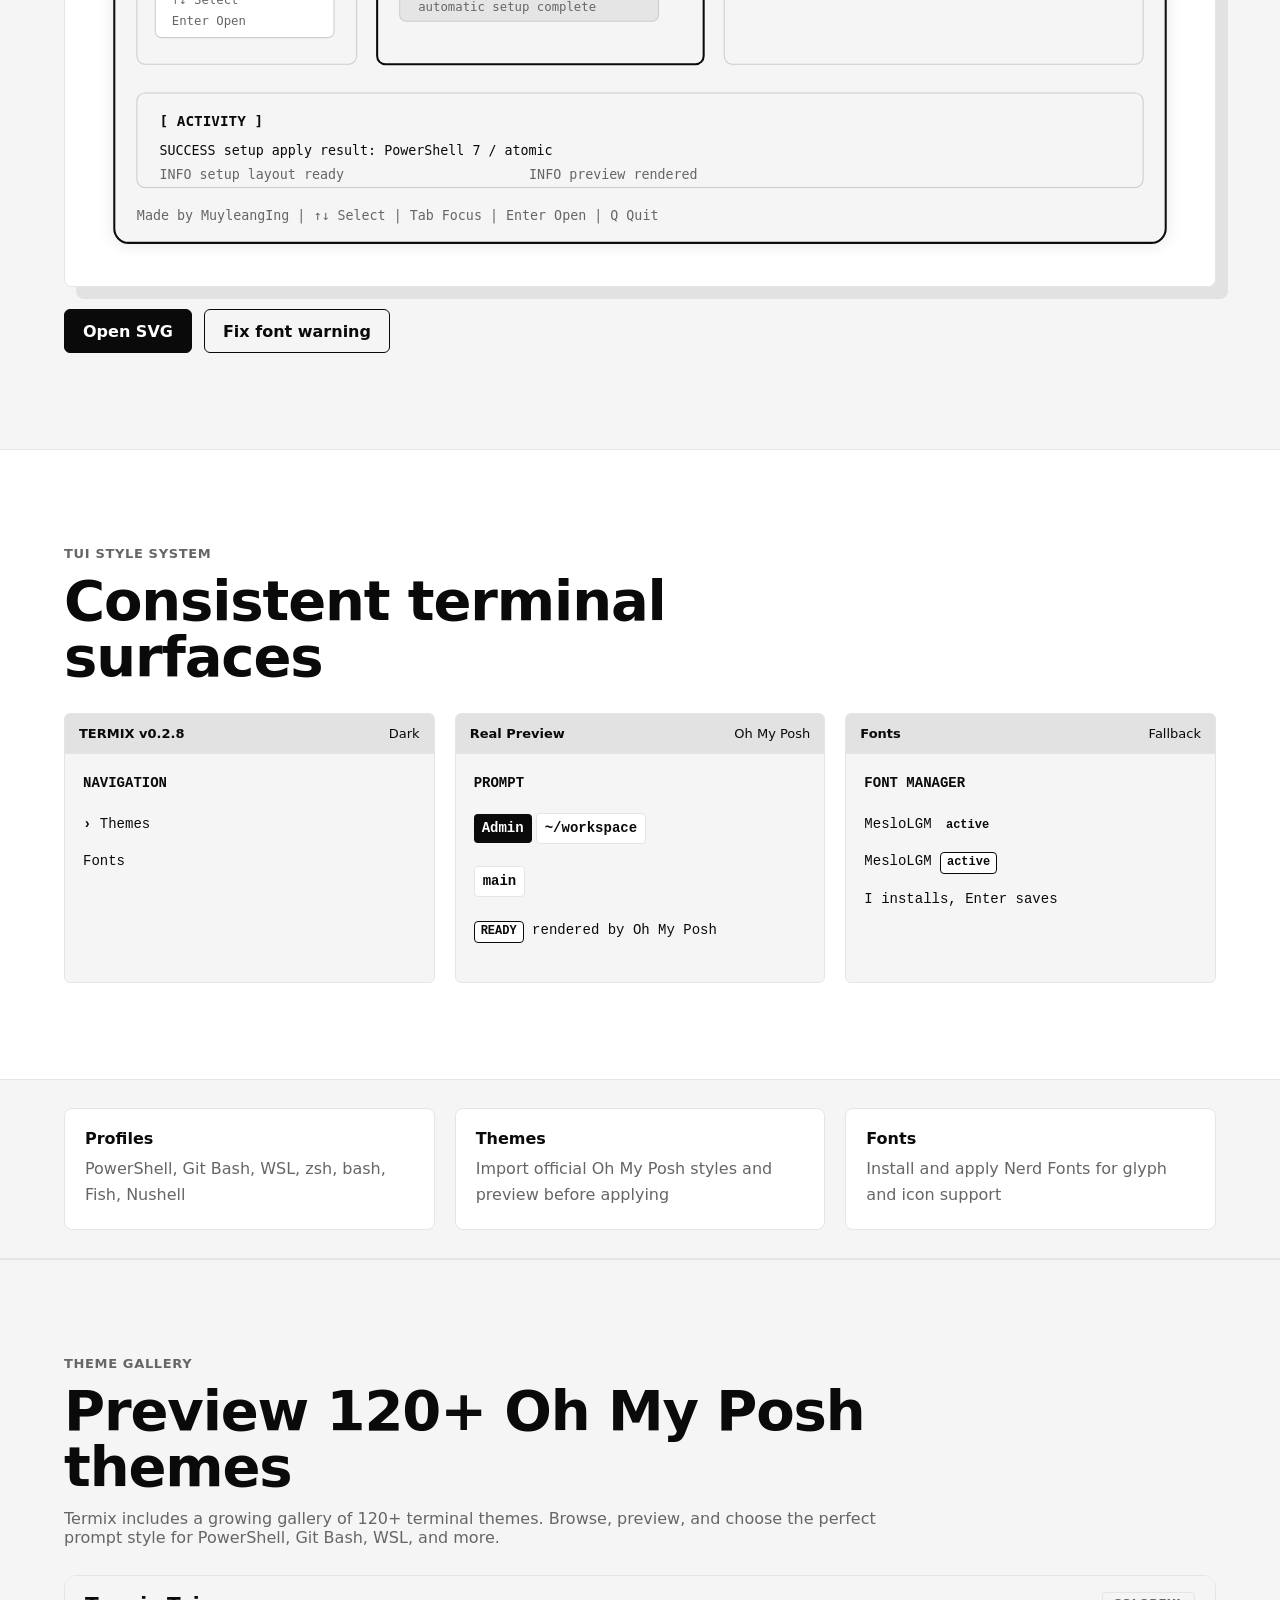
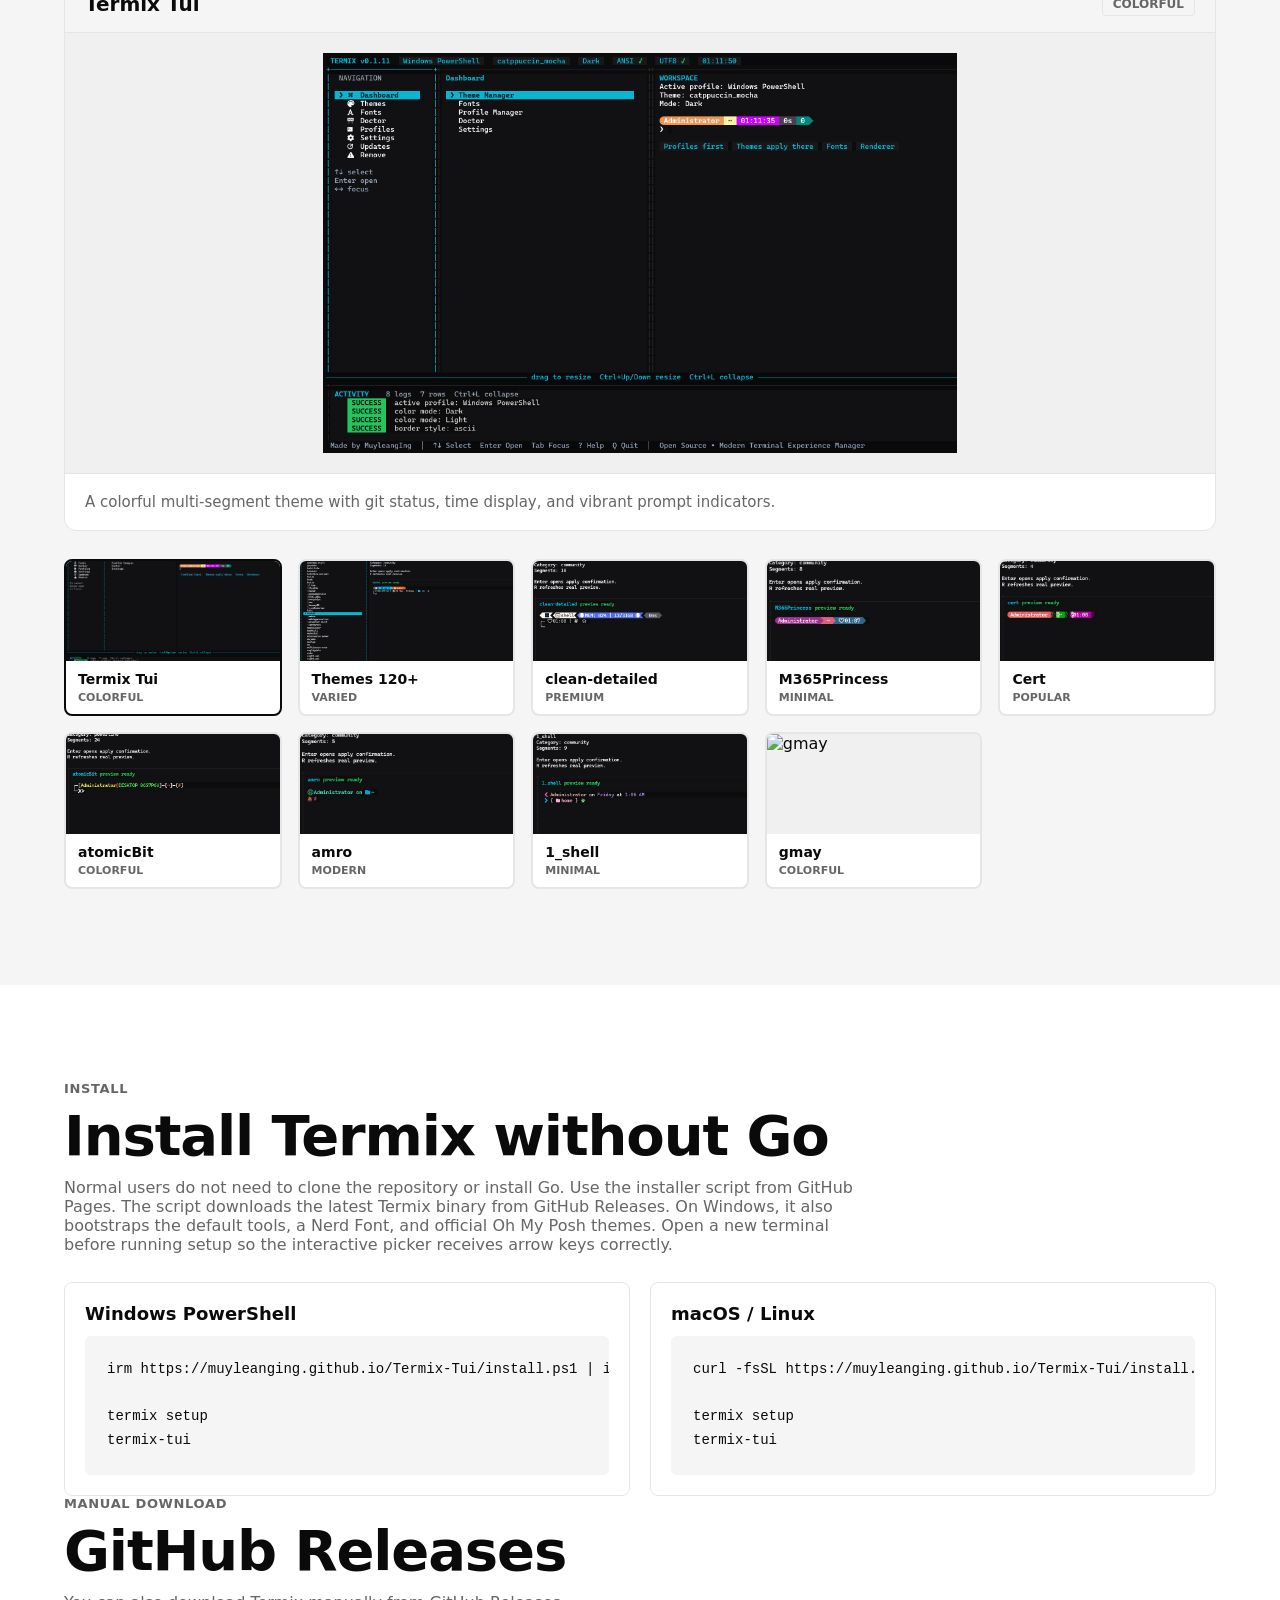
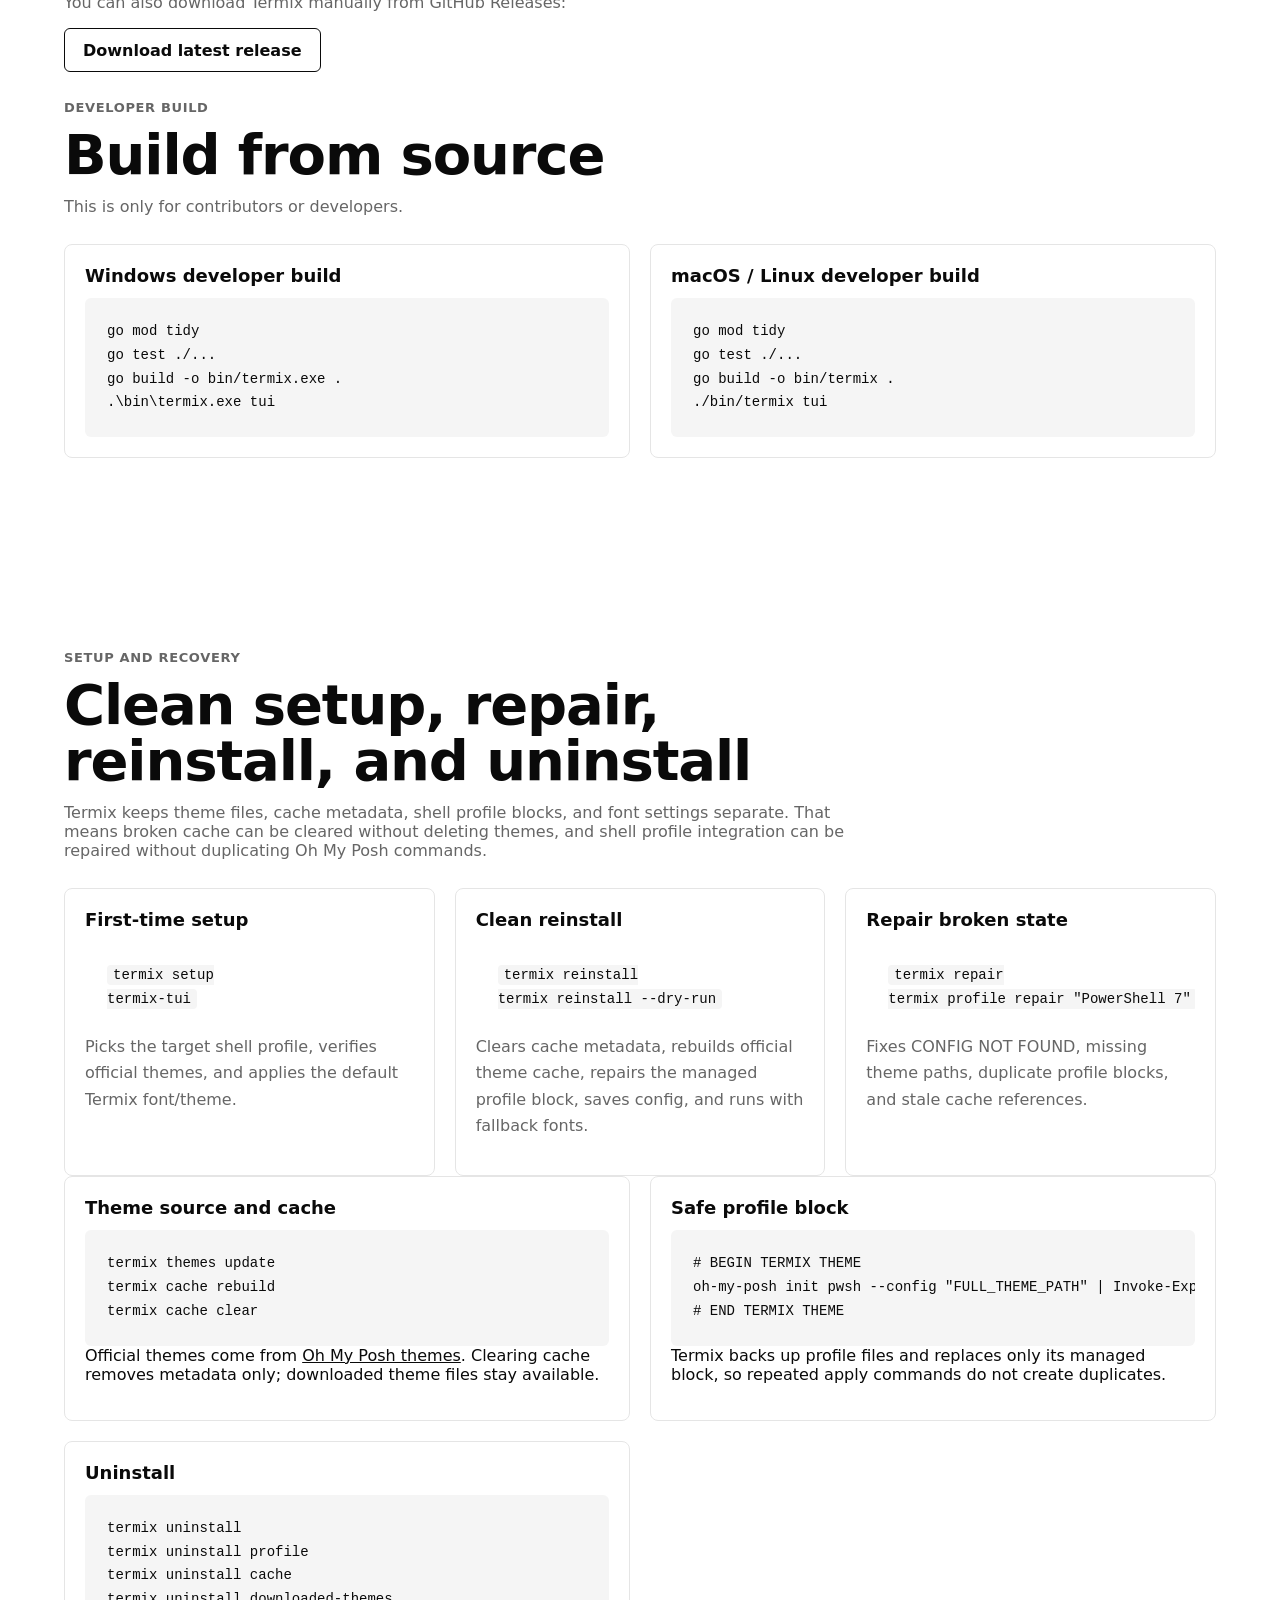
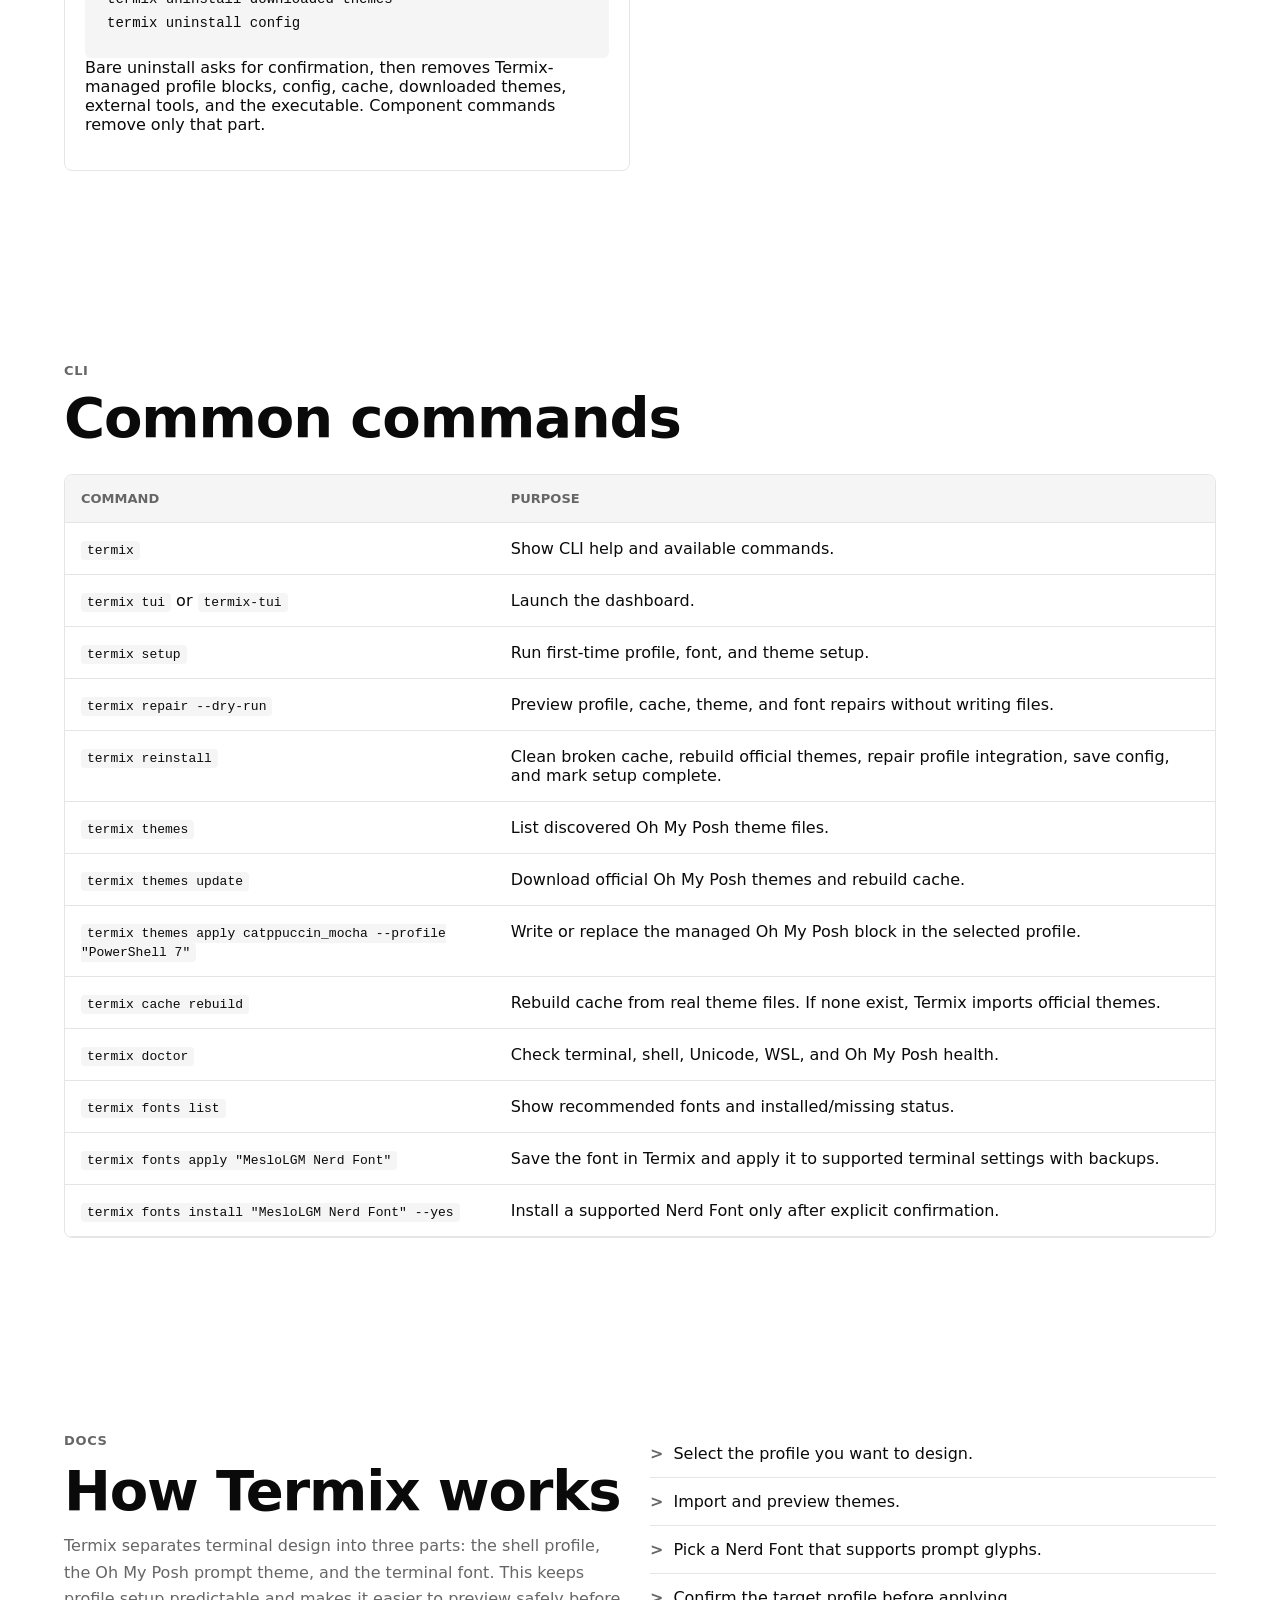
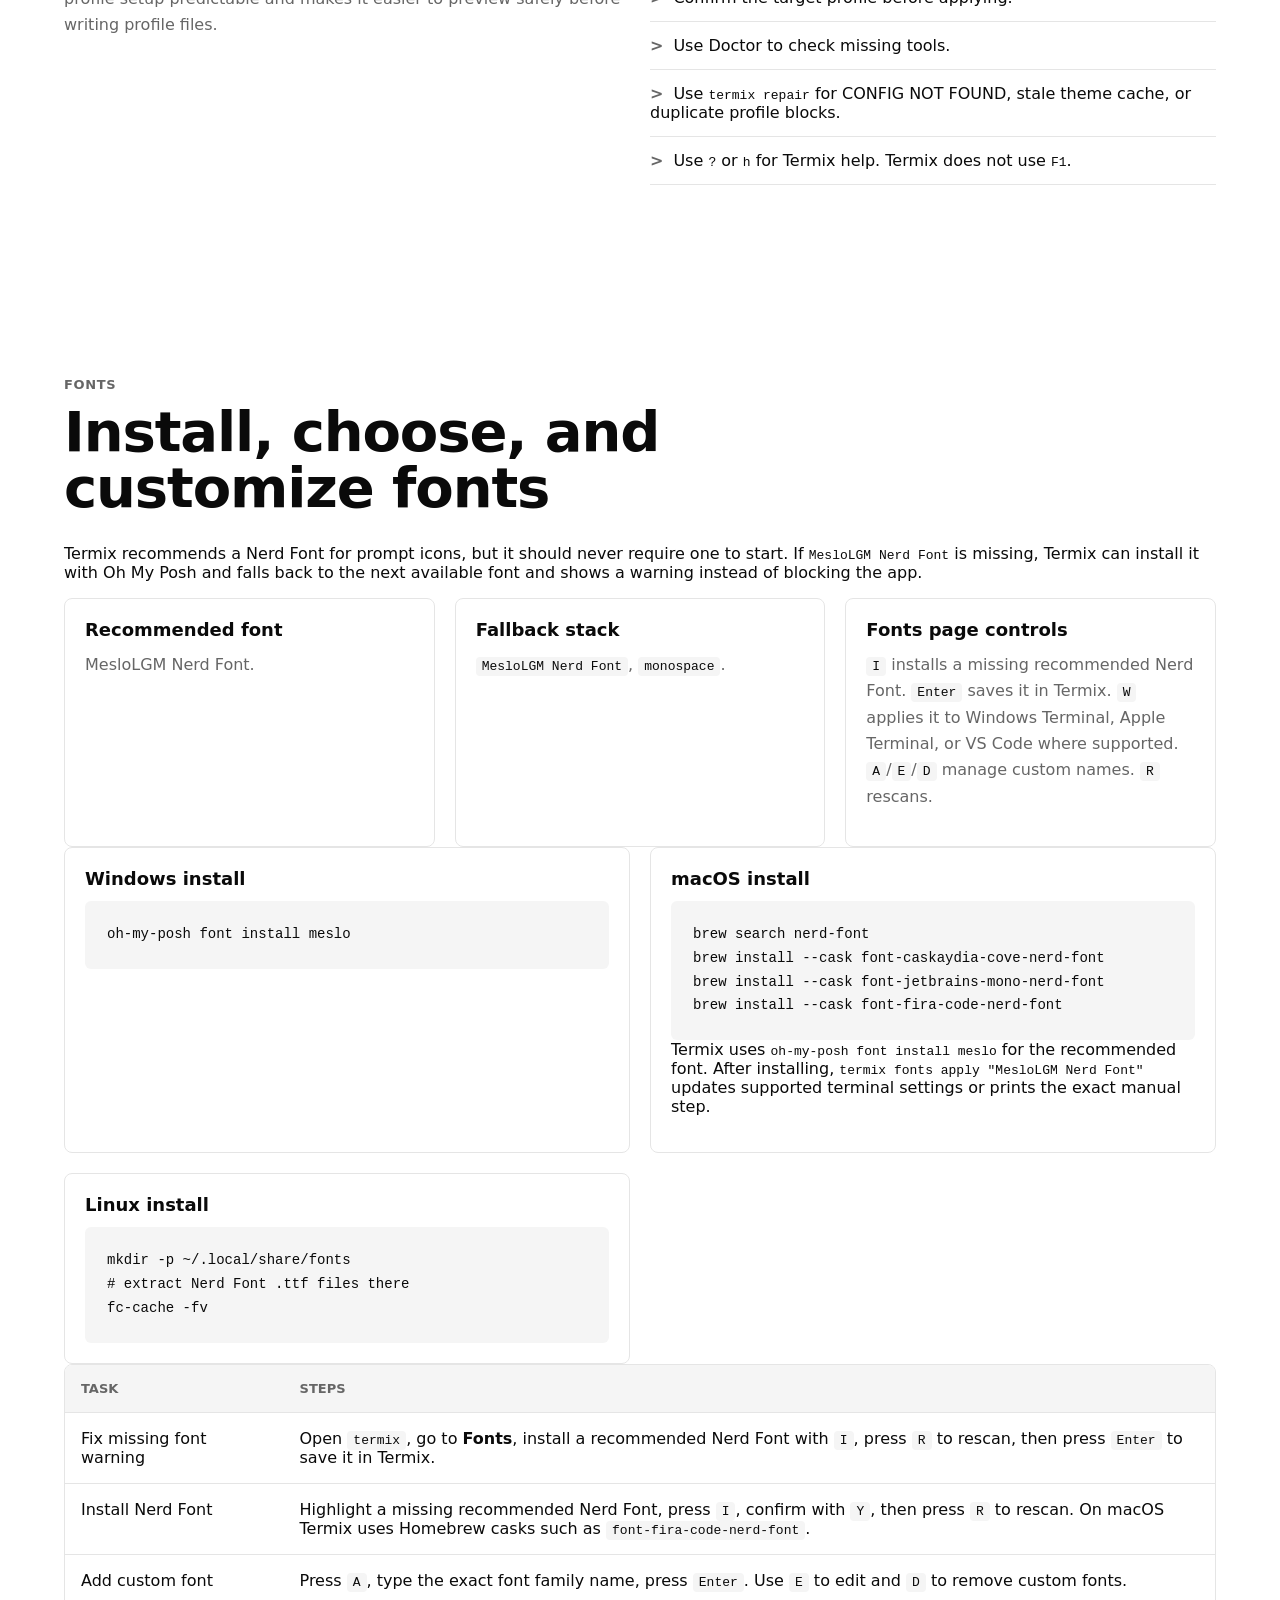
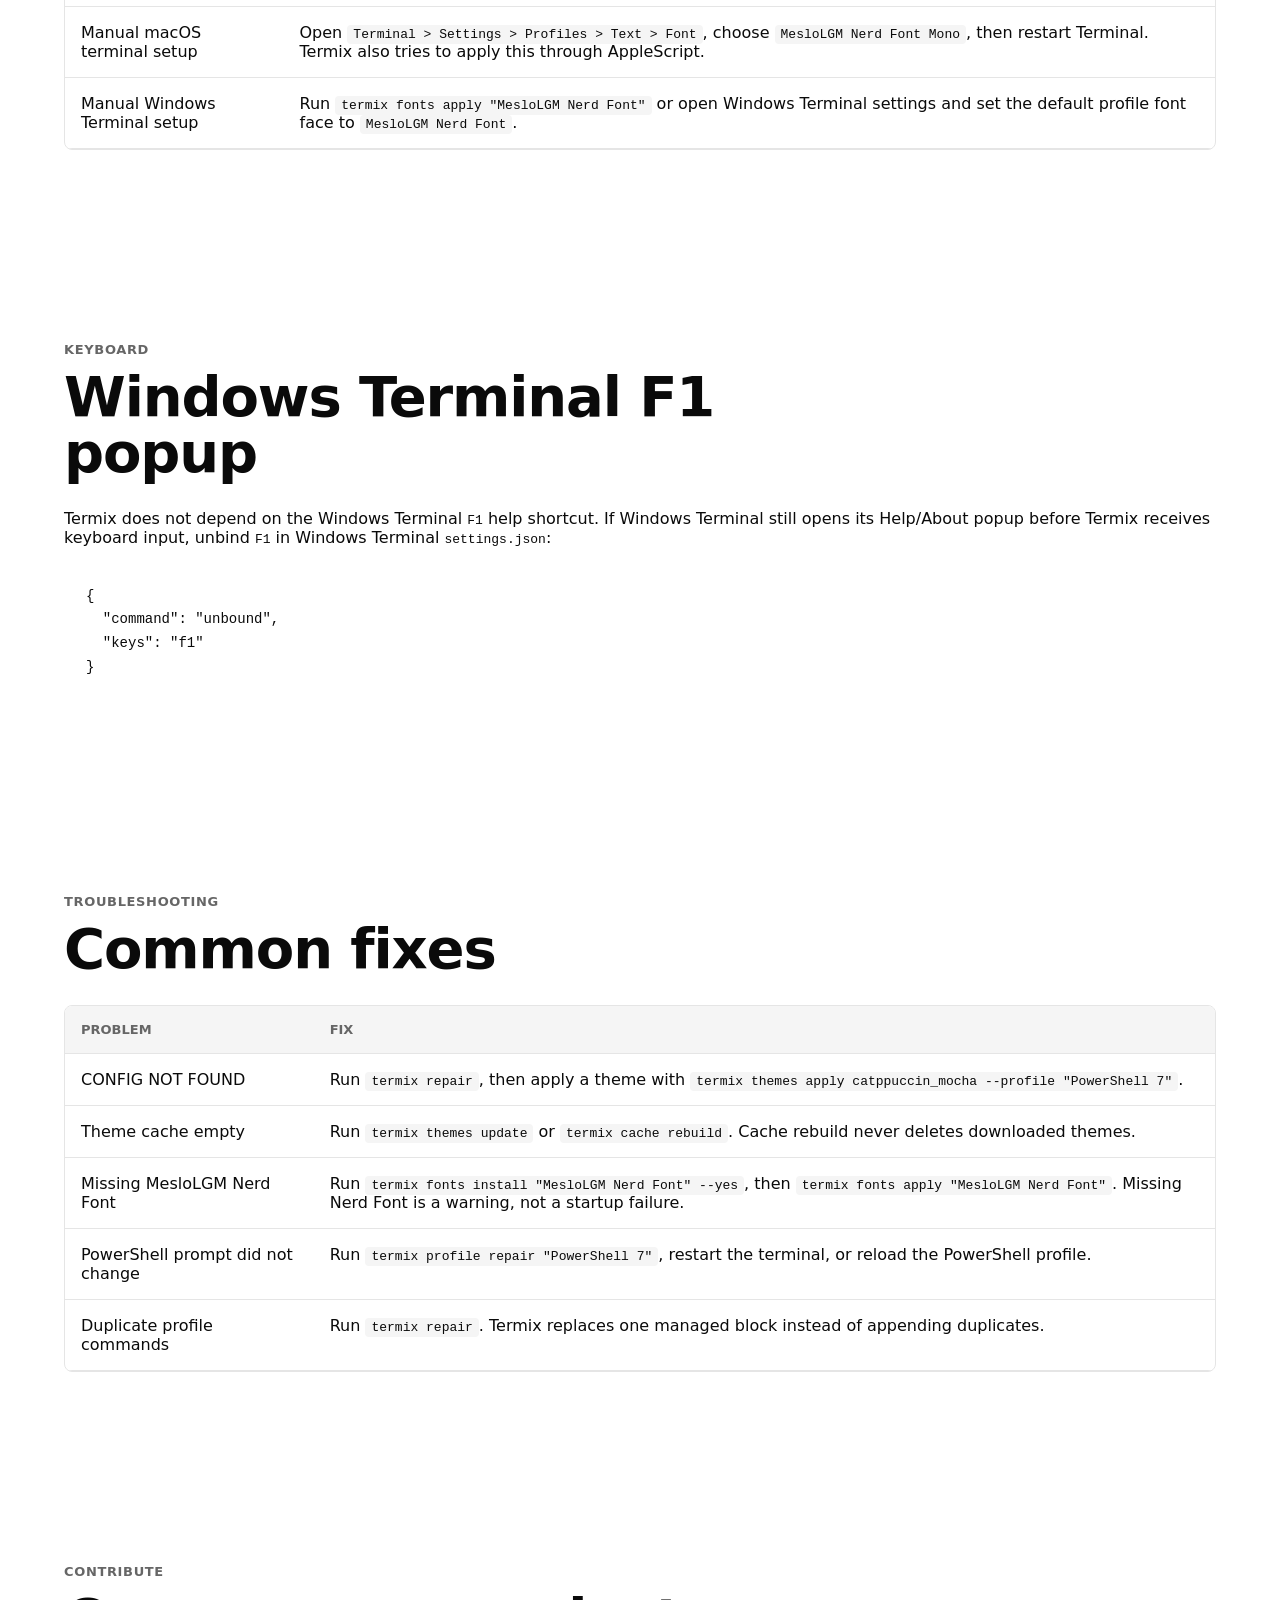
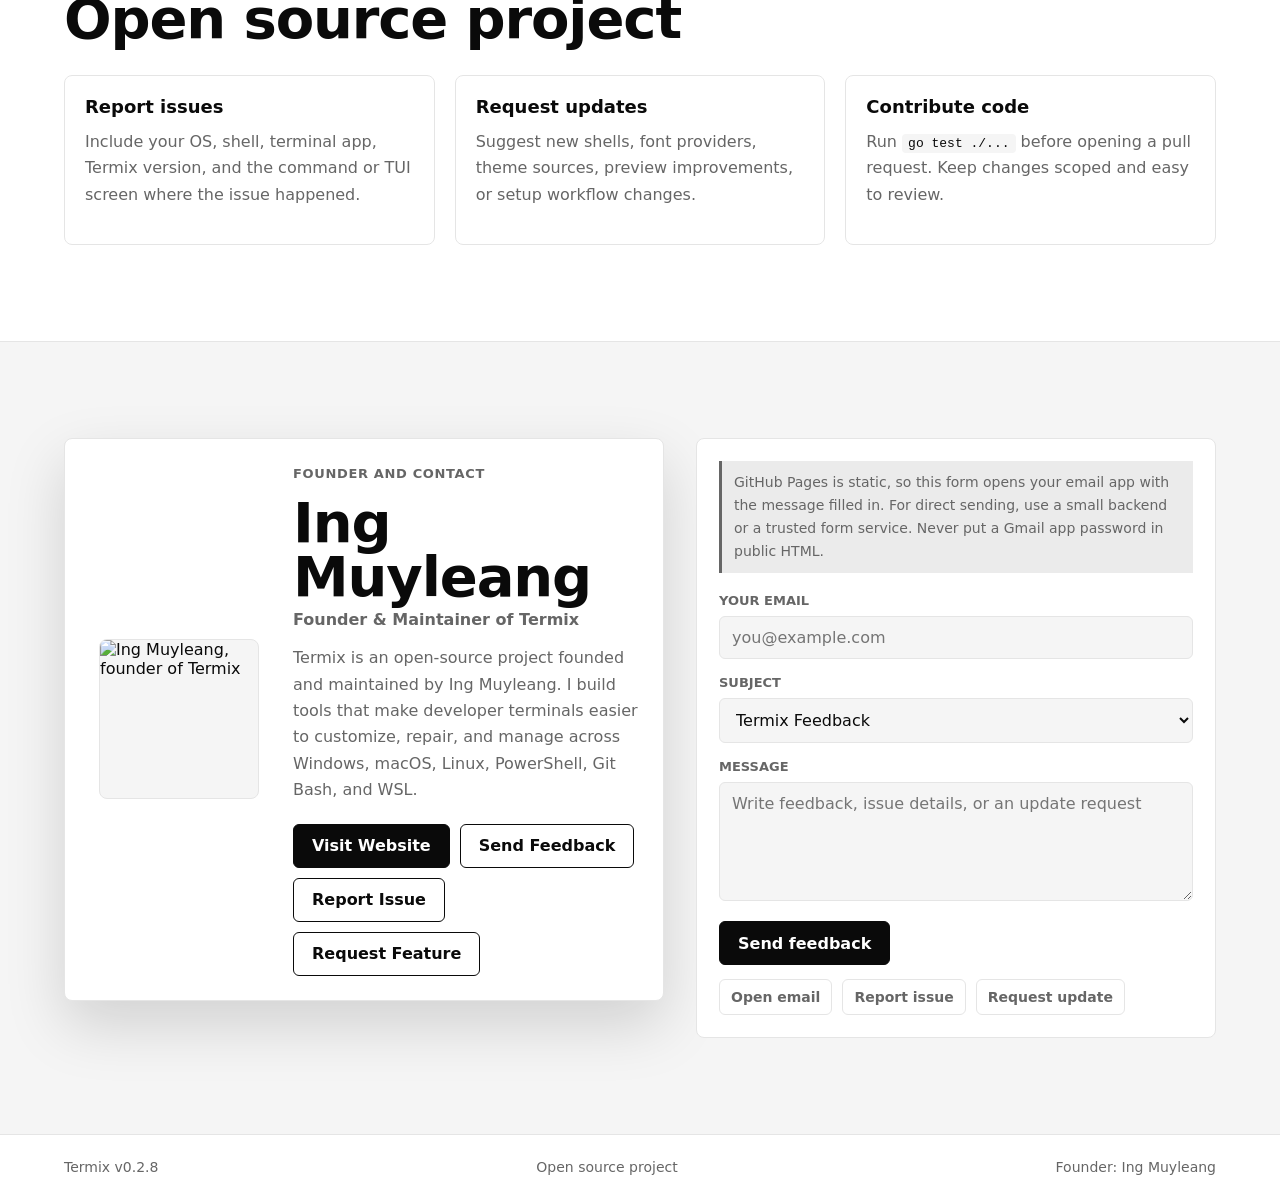
==== commit 2fb2ebe8: "Remove stale Nerd Font warning" ====
--- a/docs/index.html
+++ b/docs/index.html
@@ -472,7 +472,7 @@
               </tr>
               <tr>
                 <td>Manual Windows Terminal setup</td>
-                <td>Run <code>termix fonts apply "MesloLGM Nerd Font"</code> or open Windows Terminal settings and set the default profile font face to <code>MesloLGM Nerd Font Mono</code>.</td>
+                <td>Run <code>termix fonts apply "MesloLGM Nerd Font"</code> or open Windows Terminal settings and set the default profile font face to <code>MesloLGM Nerd Font</code>.</td>
               </tr>
             </tbody>
           </table>
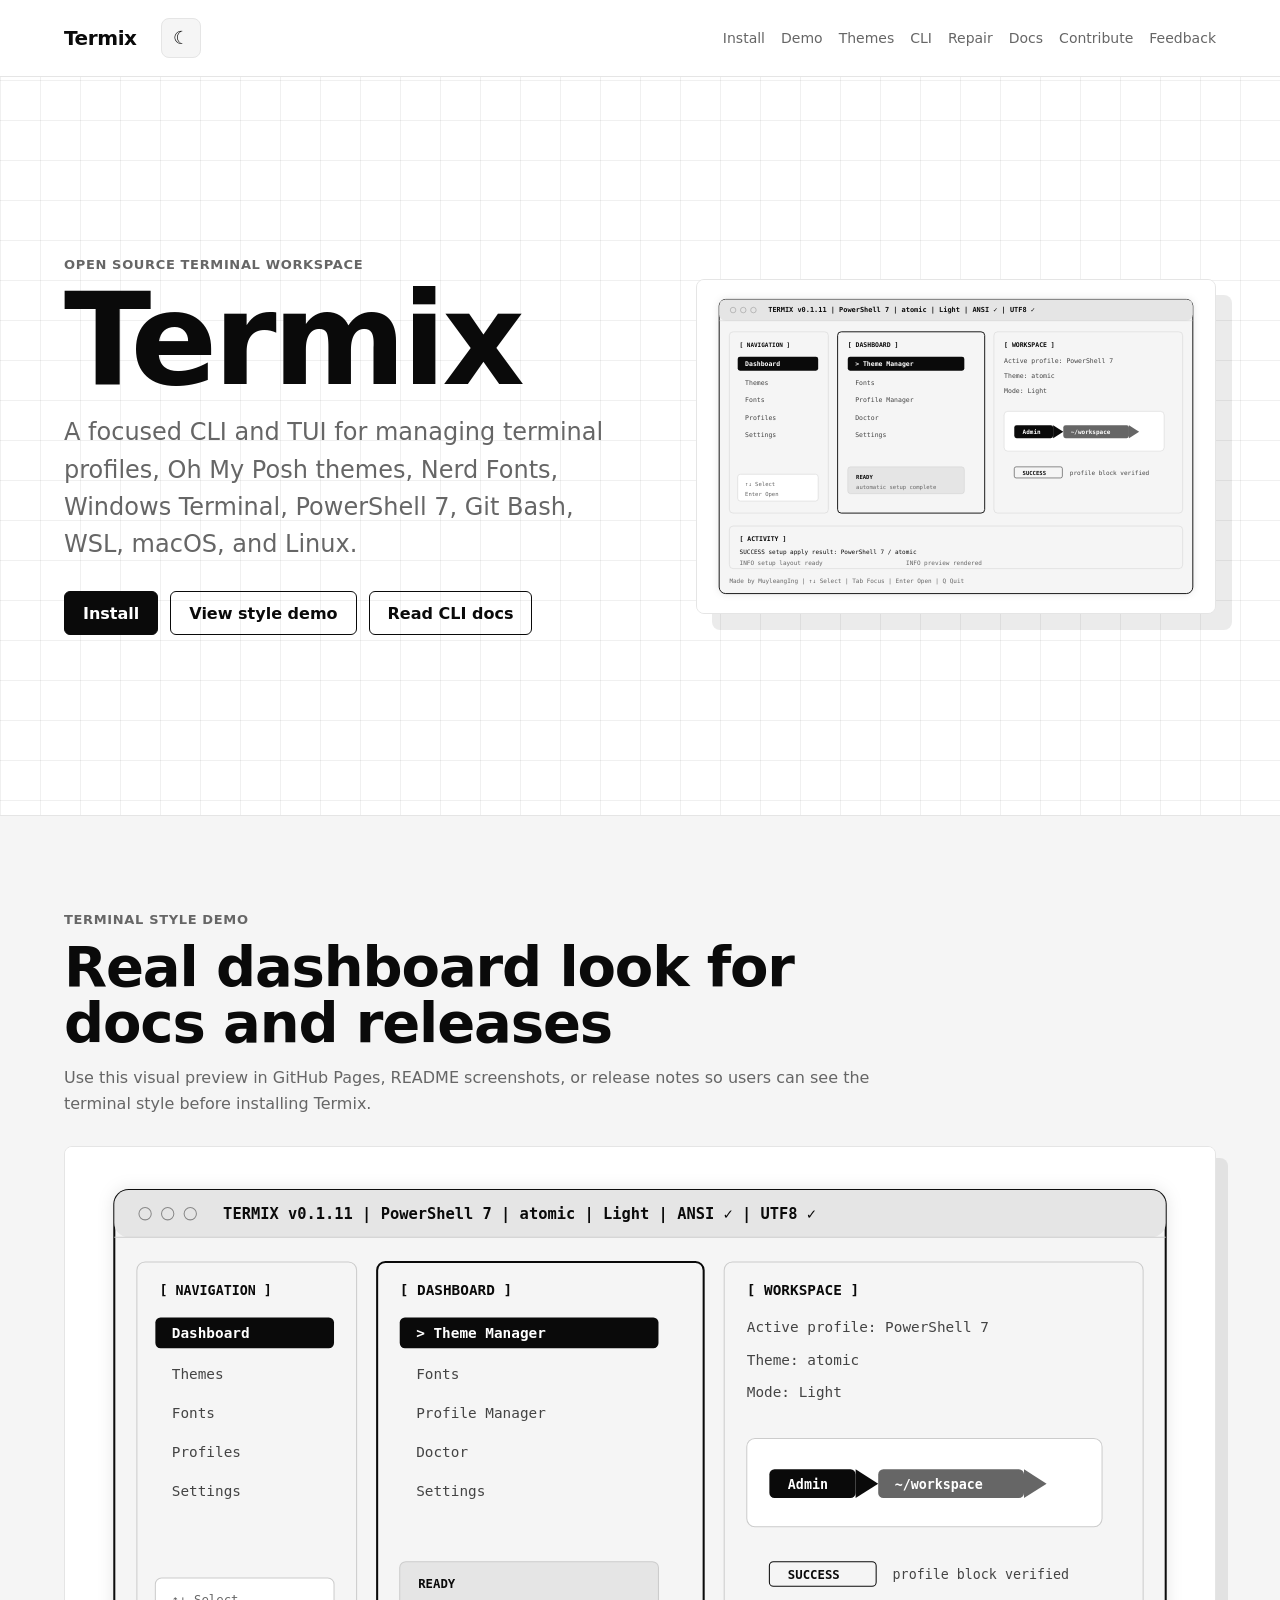
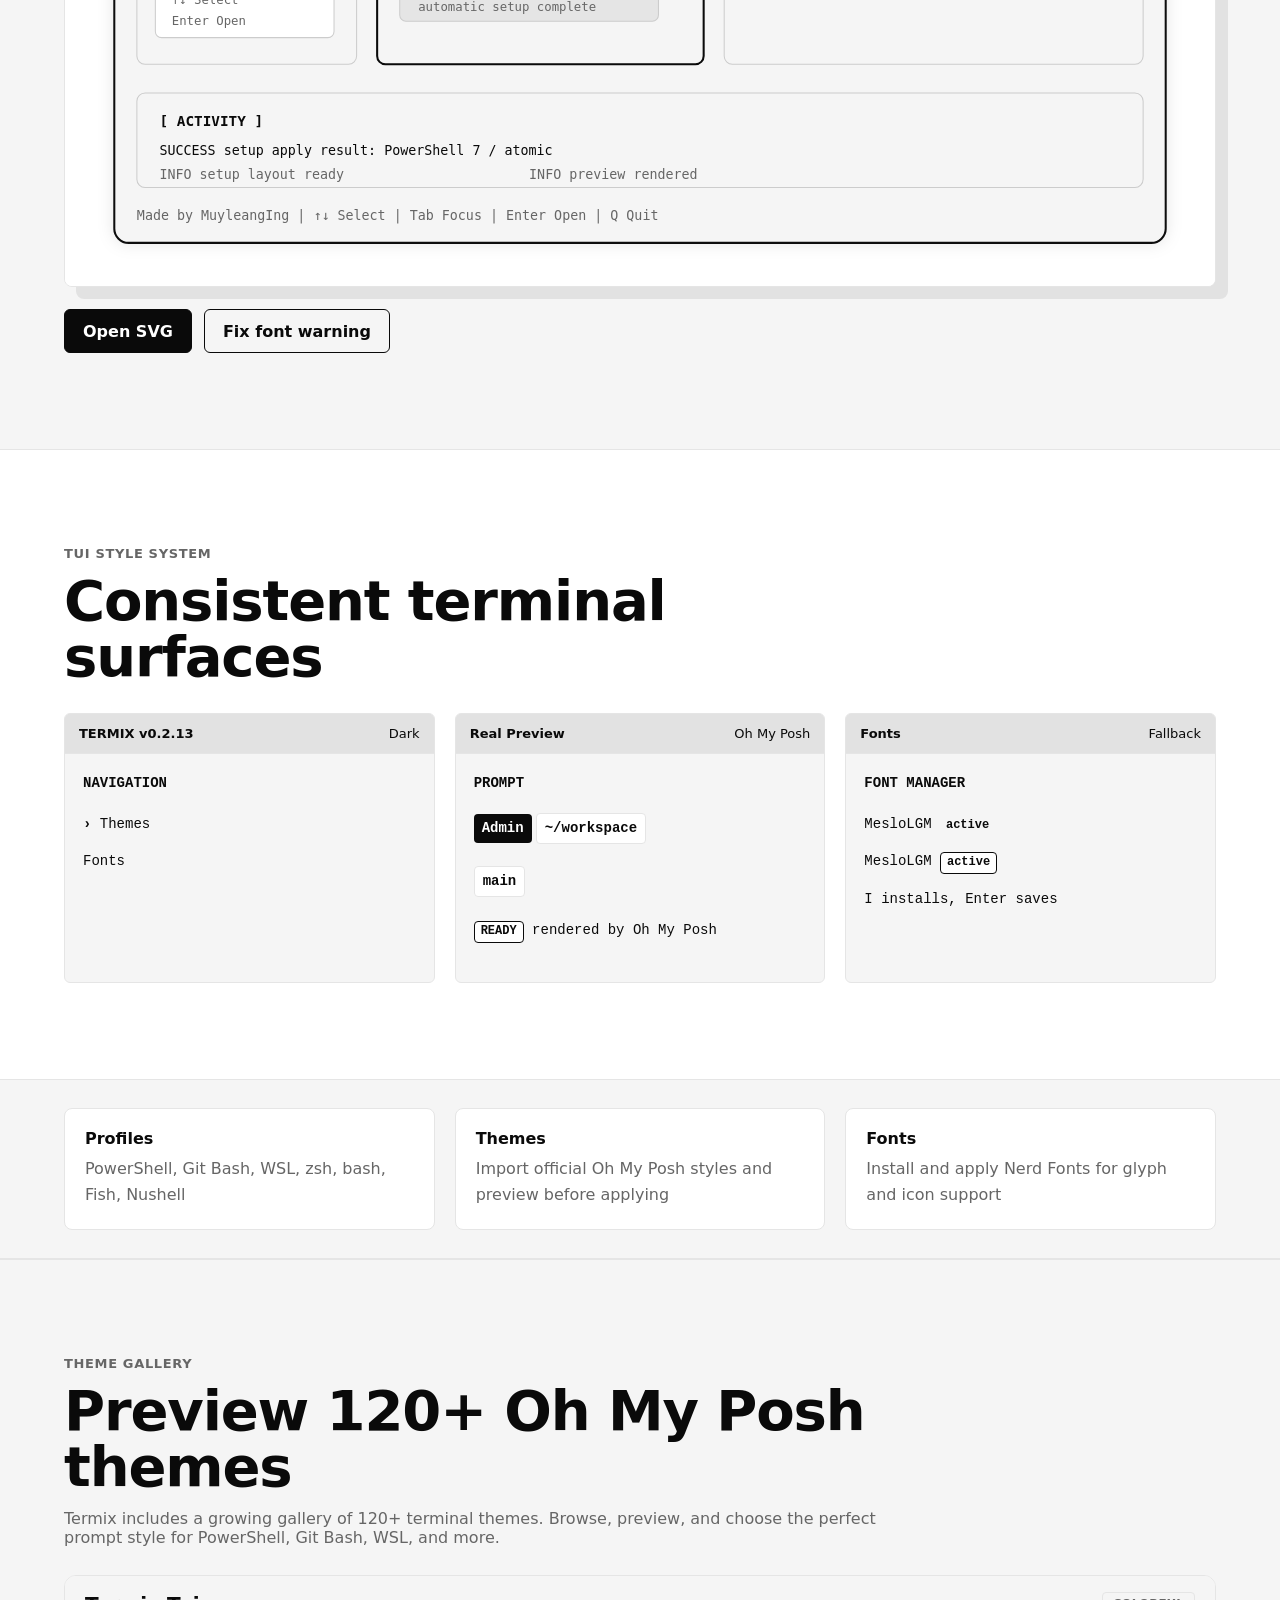
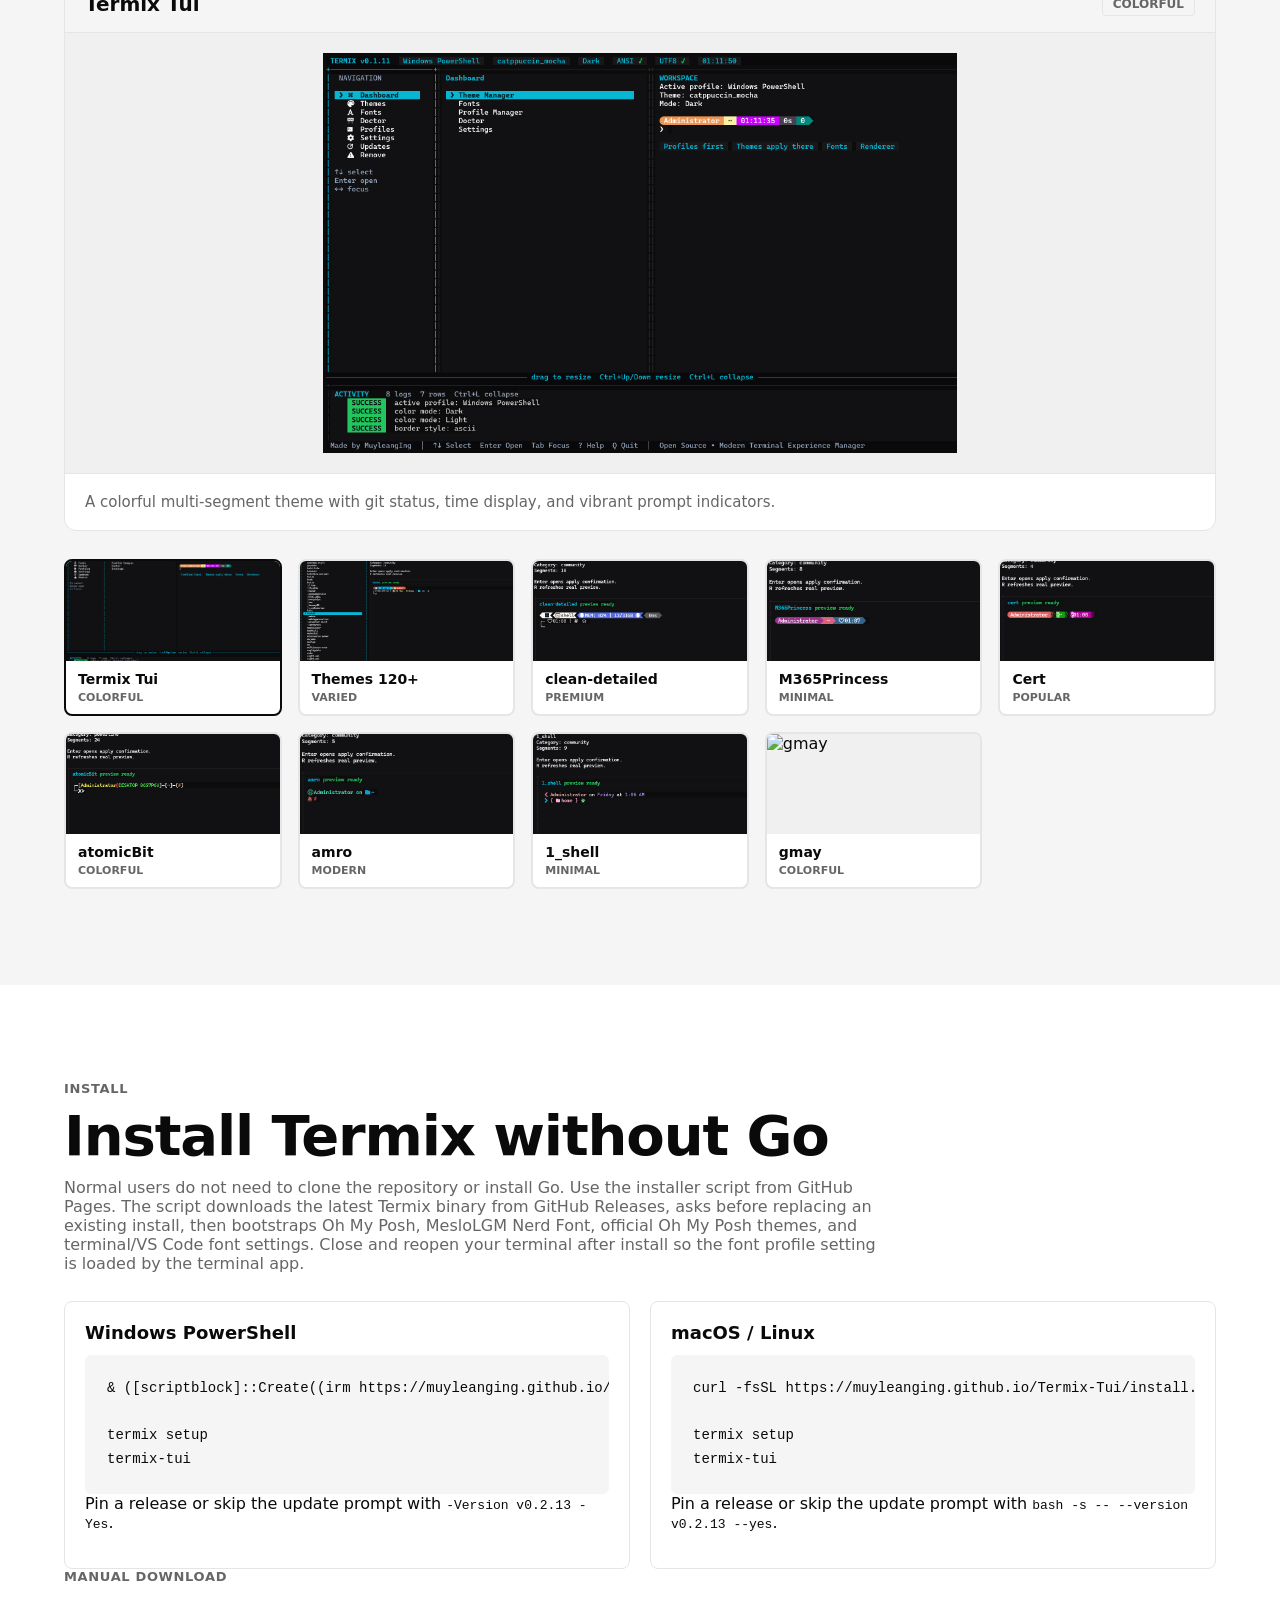
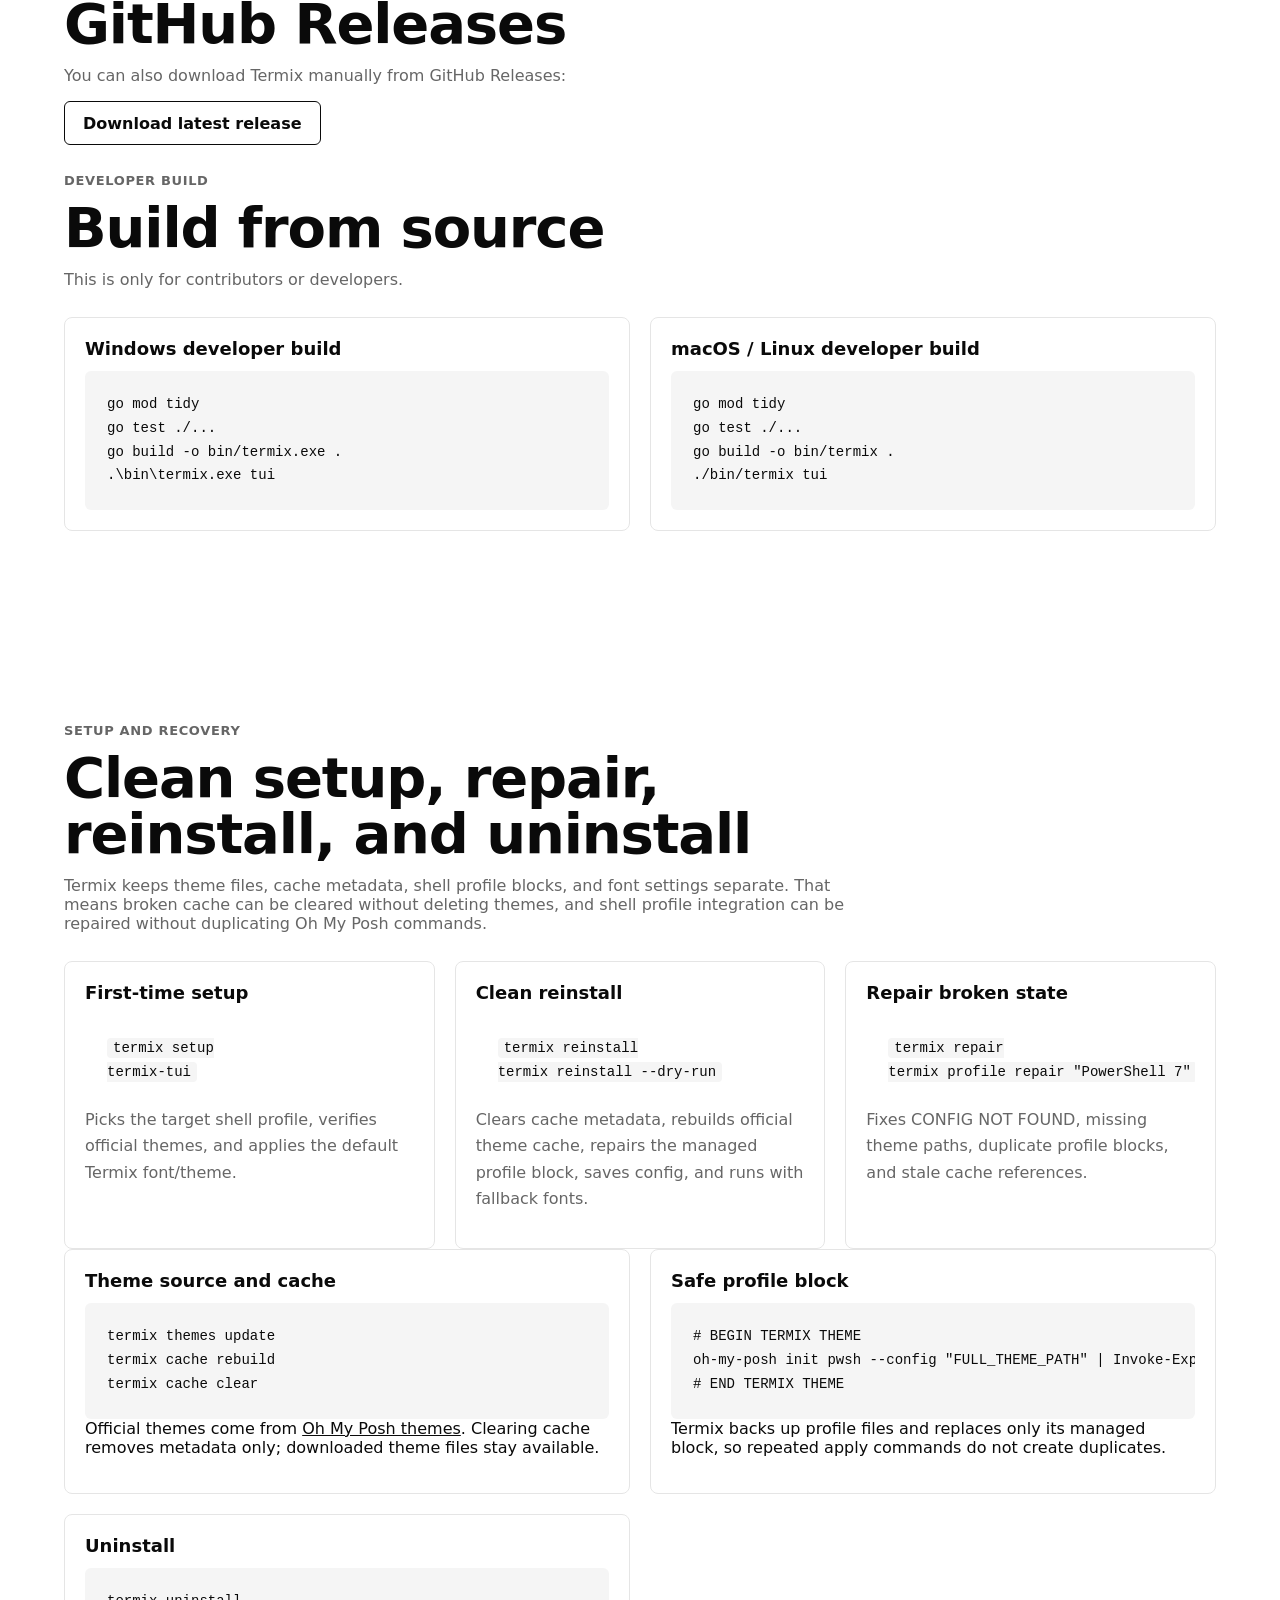
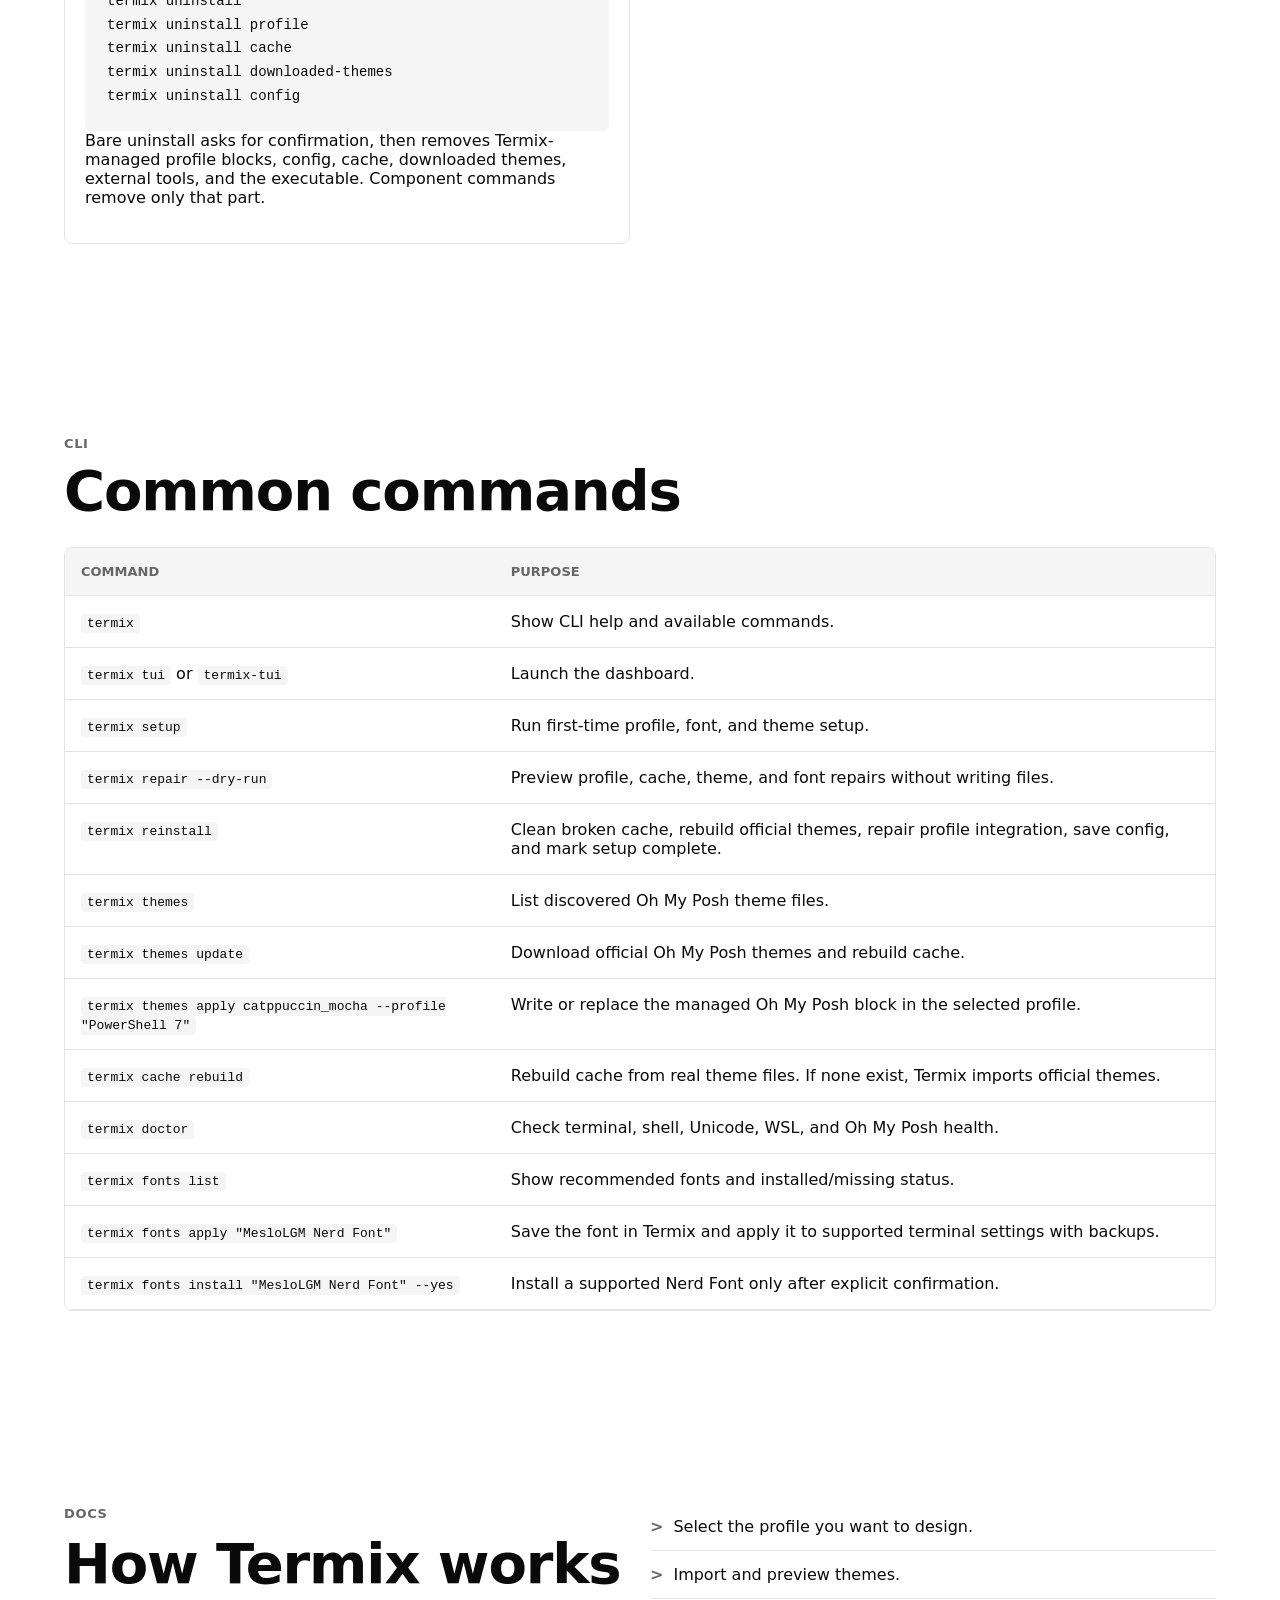
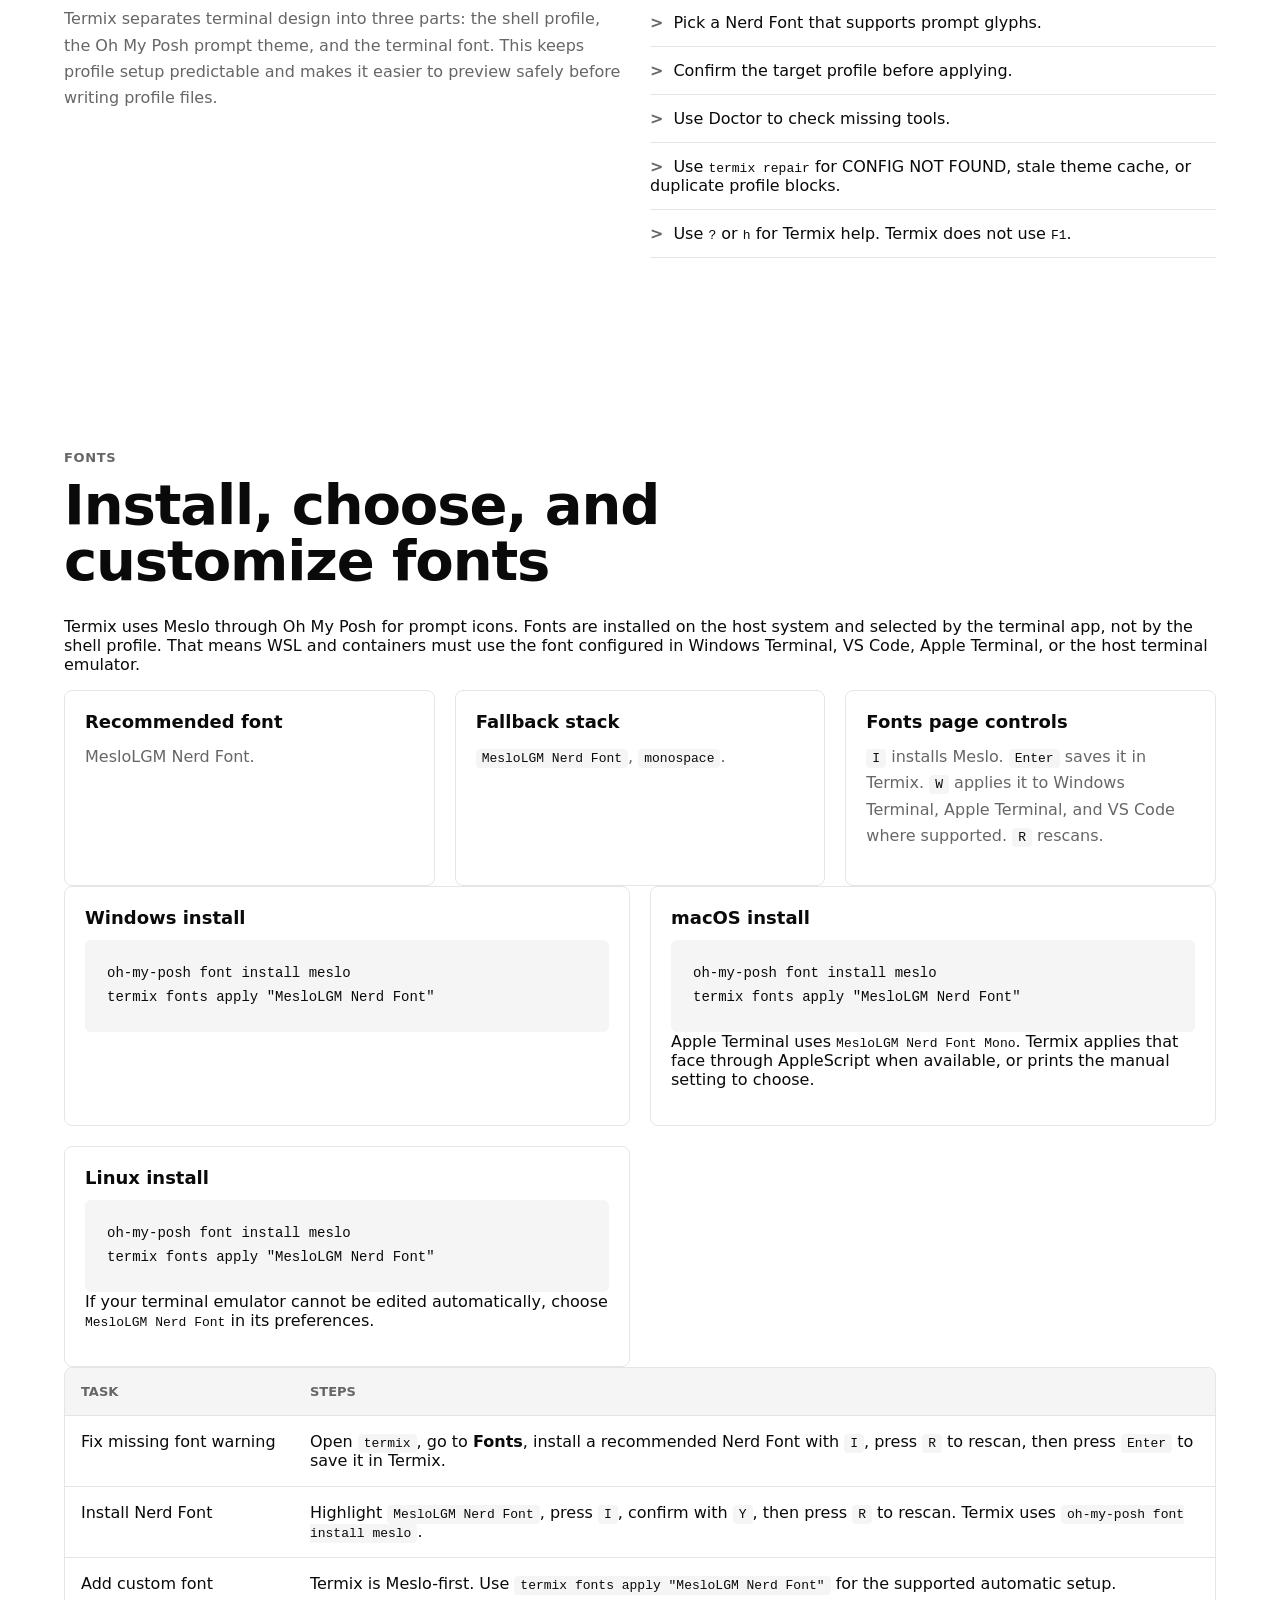
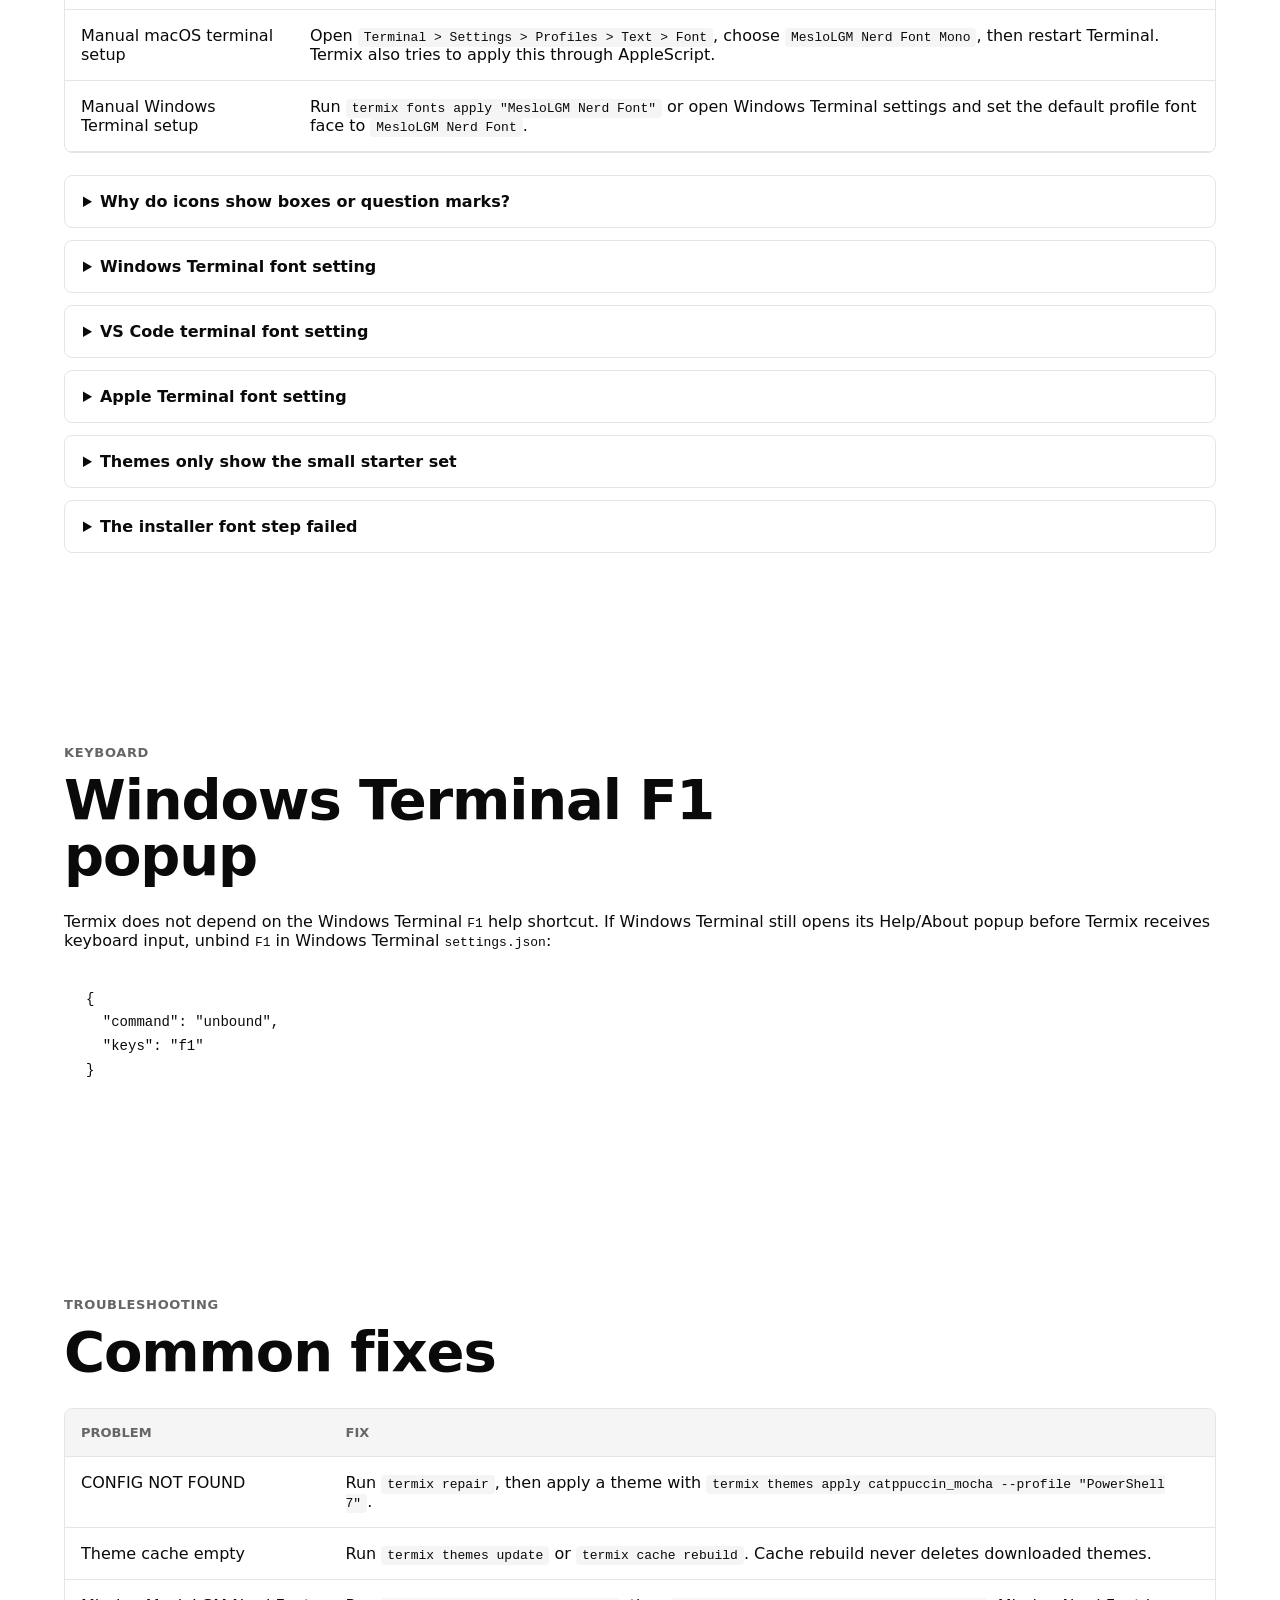
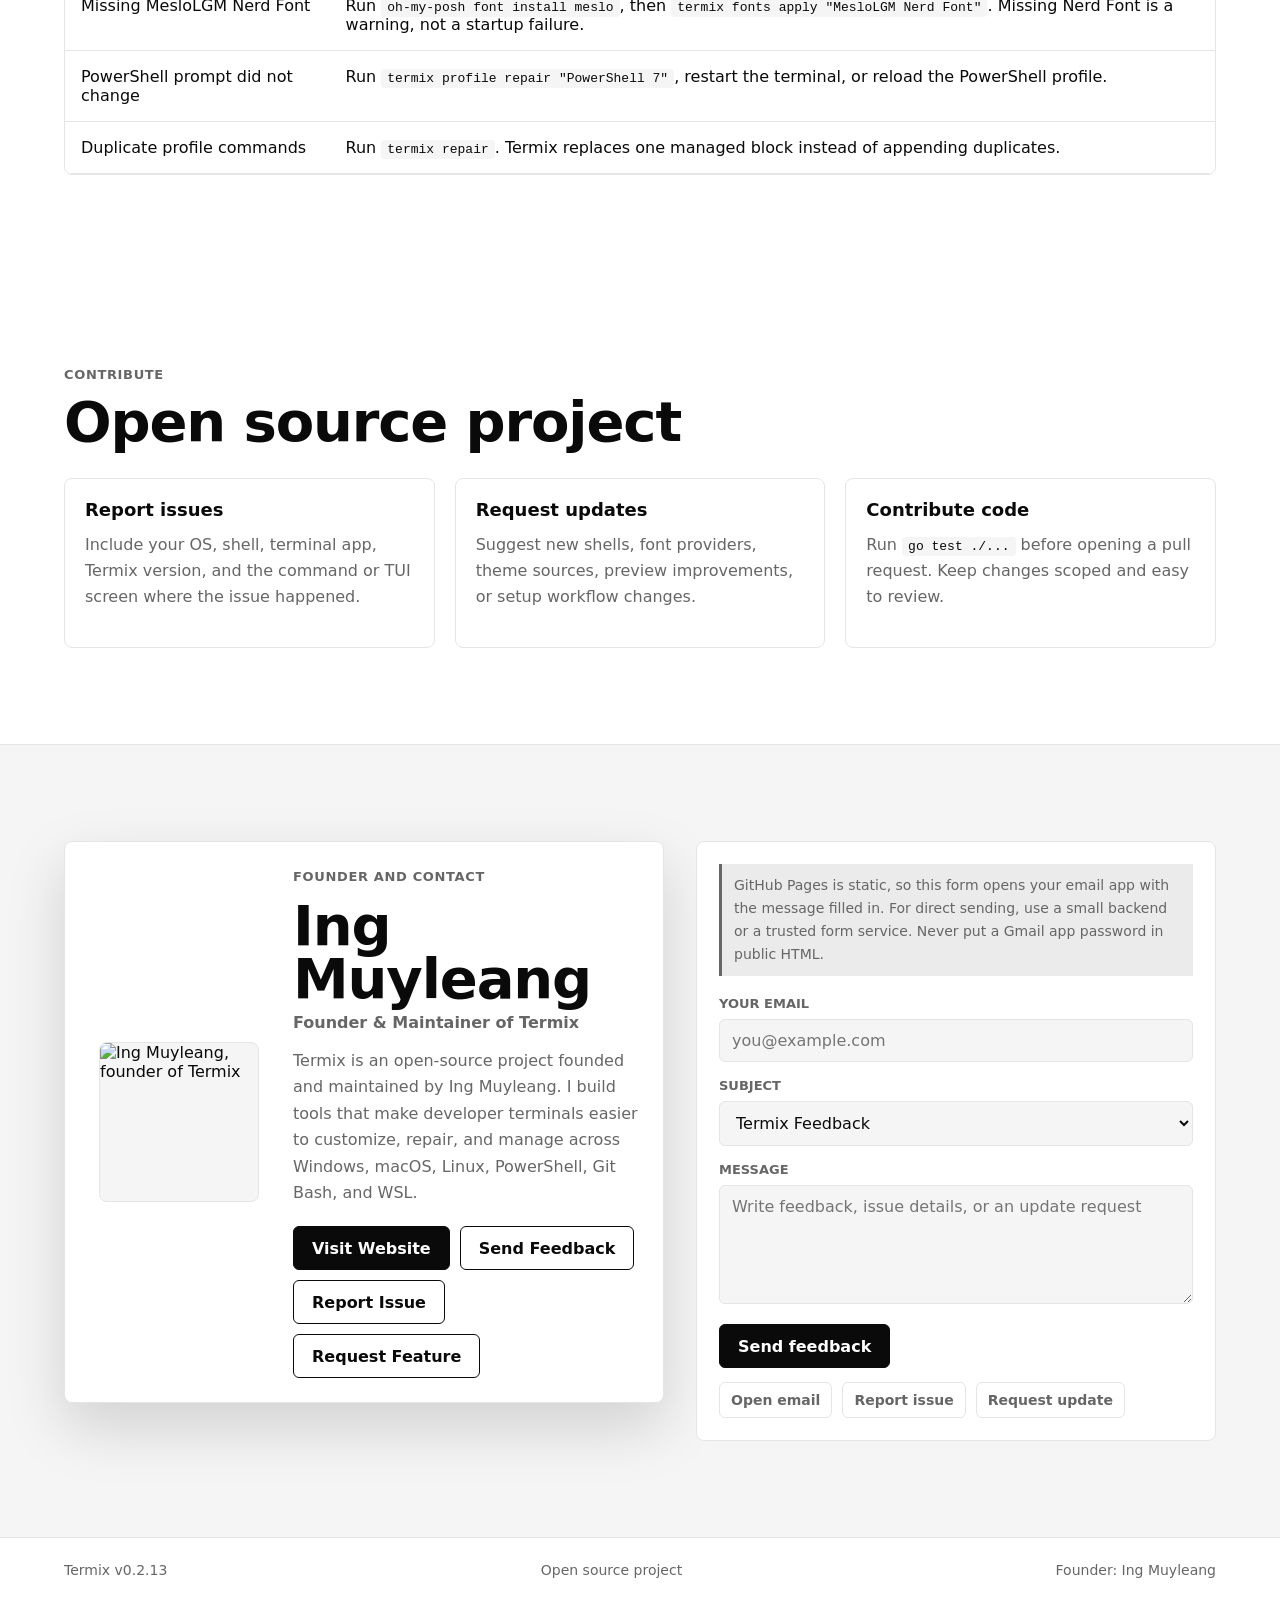
==== commit 0a34643b: "Improve installer update and font docs" ====
--- a/docs/index.html
+++ b/docs/index.html
@@ -107,7 +107,7 @@
         </div>
         <div class="showcase-grid">
           <article class="tui-panel dark-panel">
-            <div class="tui-header"><strong>TERMIX v0.2.8</strong><span>Dark</span></div>
+            <div class="tui-header"><strong>TERMIX v0.2.13</strong><span>Dark</span></div>
             <div class="tui-body">
               <p class="tui-title">Navigation</p>
               <p><span class="cursor">›</span> Themes</p>
@@ -188,19 +188,21 @@
           <p>
             Normal users do not need to clone the repository or install Go.
             Use the installer script from GitHub Pages. The script downloads
-            the latest Termix binary from GitHub Releases. On Windows, it also
-            bootstraps the default tools, a Nerd Font, and official Oh My Posh
-            themes. Open a new terminal before running setup so the
-            interactive picker receives arrow keys correctly.
+            the latest Termix binary from GitHub Releases, asks before replacing
+            an existing install, then bootstraps Oh My Posh, MesloLGM Nerd Font,
+            official Oh My Posh themes, and terminal/VS Code font settings.
+            Close and reopen your terminal after install so the font profile
+            setting is loaded by the terminal app.
           </p>
         </div>
         <div class="code-grid">
           <article>
             <h3>Windows PowerShell</h3>
-            <pre><code>irm https://muyleanging.github.io/Termix-Tui/install.ps1 | iex
+            <pre><code>&amp; ([scriptblock]::Create((irm https://muyleanging.github.io/Termix-Tui/install.ps1)))
 
 termix setup
 termix-tui</code></pre>
+            <p>Pin a release or skip the update prompt with <code>-Version v0.2.13 -Yes</code>.</p>
           </article>
           <article>
             <h3>macOS / Linux</h3>
@@ -208,6 +210,7 @@
 
 termix setup
 termix-tui</code></pre>
+            <p>Pin a release or skip the update prompt with <code>bash -s -- --version v0.2.13 --yes</code>.</p>
           </article>
         </div>
         <div class="section-heading">
@@ -407,9 +410,10 @@
           <h2>Install, choose, and customize fonts</h2>
         </div>
         <p>
-          Termix recommends a Nerd Font for prompt icons, but it should never require one to start.
-          If <code>MesloLGM Nerd Font</code> is missing, Termix can install it with Oh My Posh and falls back to the next available
-          font and shows a warning instead of blocking the app.
+          Termix uses Meslo through Oh My Posh for prompt icons. Fonts are installed
+          on the host system and selected by the terminal app, not by the shell
+          profile. That means WSL and containers must use the font configured in
+          Windows Terminal, VS Code, Apple Terminal, or the host terminal emulator.
         </p>
         <div class="card-grid">
           <article class="plain-card">
@@ -422,27 +426,26 @@
           </article>
           <article class="plain-card">
             <h3>Fonts page controls</h3>
-            <p><code>I</code> installs a missing recommended Nerd Font. <code>Enter</code> saves it in Termix. <code>W</code> applies it to Windows Terminal, Apple Terminal, or VS Code where supported. <code>A</code>/<code>E</code>/<code>D</code> manage custom names. <code>R</code> rescans.</p>
+            <p><code>I</code> installs Meslo. <code>Enter</code> saves it in Termix. <code>W</code> applies it to Windows Terminal, Apple Terminal, and VS Code where supported. <code>R</code> rescans.</p>
           </article>
         </div>
         <div class="code-grid">
           <article>
             <h3>Windows install</h3>
-            <pre><code>oh-my-posh font install meslo</code></pre>
+            <pre><code>oh-my-posh font install meslo
+termix fonts apply "MesloLGM Nerd Font"</code></pre>
           </article>
           <article>
             <h3>macOS install</h3>
-            <pre><code>brew search nerd-font
-brew install --cask font-caskaydia-cove-nerd-font
-brew install --cask font-jetbrains-mono-nerd-font
-brew install --cask font-fira-code-nerd-font</code></pre>
-            <p>Termix uses <code>oh-my-posh font install meslo</code> for the recommended font. After installing, <code>termix fonts apply "MesloLGM Nerd Font"</code> updates supported terminal settings or prints the exact manual step.</p>
+            <pre><code>oh-my-posh font install meslo
+termix fonts apply "MesloLGM Nerd Font"</code></pre>
+            <p>Apple Terminal uses <code>MesloLGM Nerd Font Mono</code>. Termix applies that face through AppleScript when available, or prints the manual setting to choose.</p>
           </article>
           <article>
             <h3>Linux install</h3>
-            <pre><code>mkdir -p ~/.local/share/fonts
-# extract Nerd Font .ttf files there
-fc-cache -fv</code></pre>
+            <pre><code>oh-my-posh font install meslo
+termix fonts apply "MesloLGM Nerd Font"</code></pre>
+            <p>If your terminal emulator cannot be edited automatically, choose <code>MesloLGM Nerd Font</code> in its preferences.</p>
           </article>
         </div>
         <div class="table-wrap">
@@ -460,11 +463,11 @@
               </tr>
               <tr>
                 <td>Install Nerd Font</td>
-                <td>Highlight a missing recommended Nerd Font, press <code>I</code>, confirm with <code>Y</code>, then press <code>R</code> to rescan. On macOS Termix uses Homebrew casks such as <code>font-fira-code-nerd-font</code>.</td>
+                <td>Highlight <code>MesloLGM Nerd Font</code>, press <code>I</code>, confirm with <code>Y</code>, then press <code>R</code> to rescan. Termix uses <code>oh-my-posh font install meslo</code>.</td>
               </tr>
               <tr>
                 <td>Add custom font</td>
-                <td>Press <code>A</code>, type the exact font family name, press <code>Enter</code>. Use <code>E</code> to edit and <code>D</code> to remove custom fonts.</td>
+                <td>Termix is Meslo-first. Use <code>termix fonts apply "MesloLGM Nerd Font"</code> for the supported automatic setup.</td>
               </tr>
               <tr>
                 <td>Manual macOS terminal setup</td>
@@ -476,6 +479,42 @@
               </tr>
             </tbody>
           </table>
+        </div>
+        <div class="faq-list" aria-label="Font troubleshooting FAQ">
+          <details>
+            <summary>Why do icons show boxes or question marks?</summary>
+            <p>A Nerd Font may be installed but the current terminal profile is still using another font. Run <code>termix fonts apply "MesloLGM Nerd Font"</code>, then close every terminal tab and open a new terminal. For WSL or containers, install and configure the font on the host terminal app.</p>
+          </details>
+          <details>
+            <summary>Windows Terminal font setting</summary>
+            <pre><code>{
+  "profiles": {
+    "defaults": {
+      "font": {
+        "face": "MesloLGM Nerd Font"
+      }
+    }
+  }
+}</code></pre>
+          </details>
+          <details>
+            <summary>VS Code terminal font setting</summary>
+            <pre><code>"terminal.integrated.fontFamily": "MesloLGM Nerd Font"</code></pre>
+            <p>Restart the integrated terminal after changing this setting.</p>
+          </details>
+          <details>
+            <summary>Apple Terminal font setting</summary>
+            <p>Open <code>Terminal &gt; Settings &gt; Profiles &gt; Text &gt; Font</code>, select the active profile, choose <code>MesloLGM Nerd Font Mono</code>, then restart Terminal.</p>
+            <pre><code>osascript -e 'tell application "Terminal" to set font of settings set "Basic" to "MesloLGM Nerd Font Mono"'</code></pre>
+          </details>
+          <details>
+            <summary>Themes only show the small starter set</summary>
+            <p>Run <code>termix install themes</code>, then <code>termix cache rebuild</code>, and reopen <code>termix-tui</code>. The installer also runs the official theme download during the 75% bootstrap step.</p>
+          </details>
+          <details>
+            <summary>The installer font step failed</summary>
+            <p>Run <code>oh-my-posh font install meslo</code>, then <code>termix fonts apply "MesloLGM Nerd Font"</code>. Font install failures do not stop the Termix binary or official themes from installing.</p>
+          </details>
         </div>
       </section>
 
@@ -519,7 +558,7 @@
               </tr>
               <tr>
                 <td>Missing MesloLGM Nerd Font</td>
-                <td>Run <code>termix fonts install "MesloLGM Nerd Font" --yes</code>, then <code>termix fonts apply "MesloLGM Nerd Font"</code>. Missing Nerd Font is a warning, not a startup failure.</td>
+                <td>Run <code>oh-my-posh font install meslo</code>, then <code>termix fonts apply "MesloLGM Nerd Font"</code>. Missing Nerd Font is a warning, not a startup failure.</td>
               </tr>
               <tr>
                 <td>PowerShell prompt did not change</td>
@@ -608,7 +647,7 @@
     </main>
 
     <footer class="site-footer">
-      <span>Termix v0.2.8</span>
+      <span>Termix v0.2.13</span>
       <span>Open source project</span>
       <span>Founder: Ing Muyleang</span>
     </footer>
--- a/docs/styles.css
+++ b/docs/styles.css
@@ -501,6 +501,38 @@
   color: var(--fg);
 }
 
+/* FAQ */
+.faq-list {
+  display: grid;
+  gap: 12px;
+  margin-top: 22px;
+}
+
+.faq-list details {
+  border: 1px solid var(--line);
+  border-radius: 8px;
+  background: var(--bg);
+  padding: 0 18px;
+}
+
+.faq-list summary {
+  cursor: pointer;
+  padding: 16px 0;
+  color: var(--fg);
+  font-weight: 800;
+}
+
+.faq-list p {
+  color: var(--muted);
+  line-height: 1.65;
+}
+
+.faq-list pre {
+  border-radius: 6px;
+  margin-bottom: 16px;
+  background: var(--soft);
+}
+
 /* Check List */
 .check-list {
   margin: 0;
